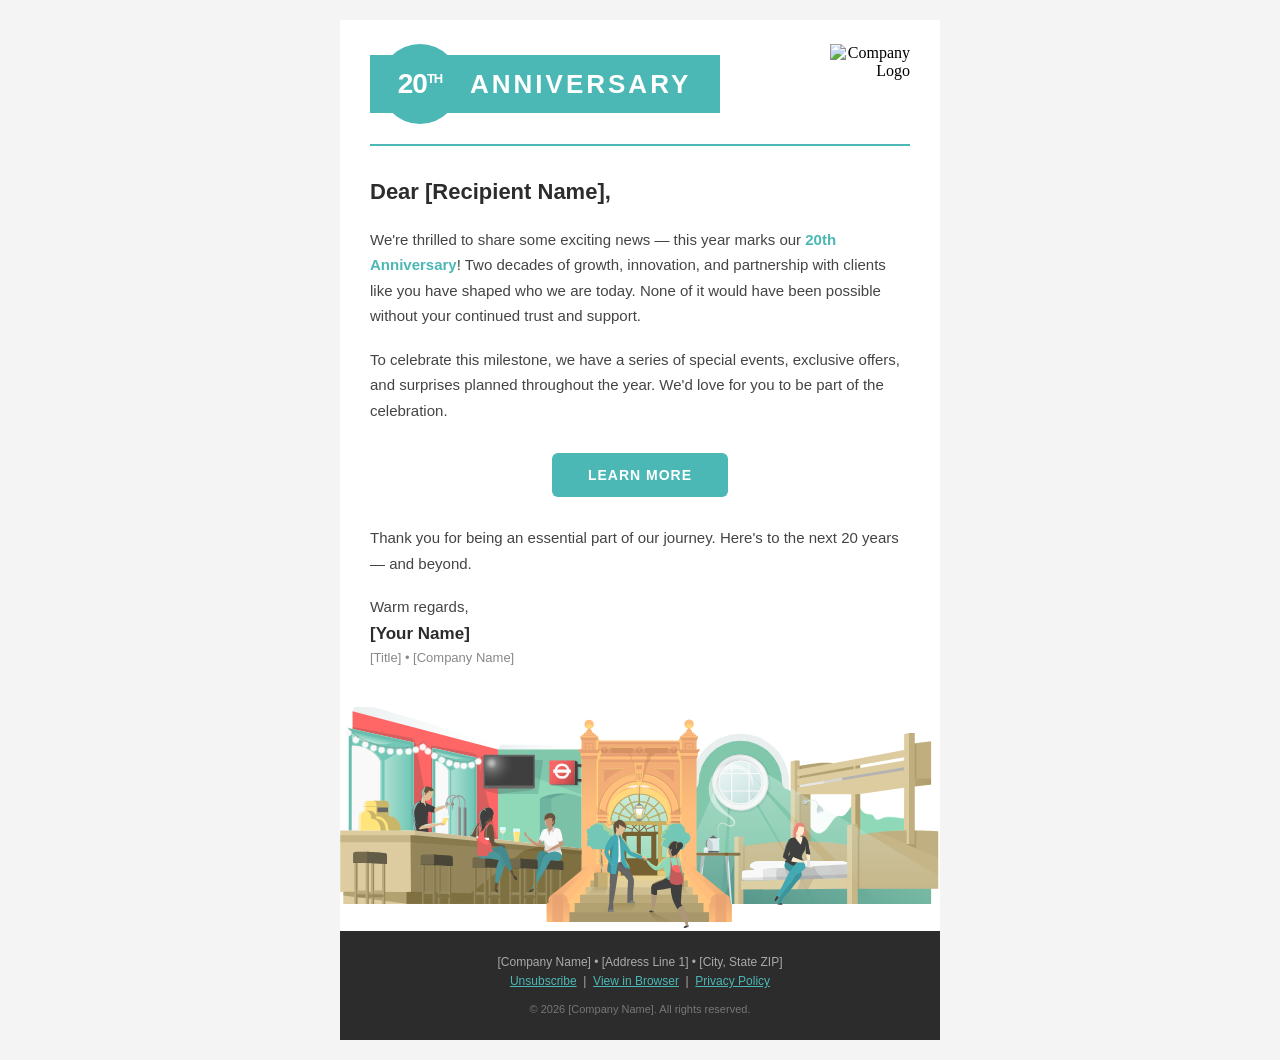
==== anniversary.html @ 207f4b91 "Create anniversary.html" ====
<!DOCTYPE html PUBLIC "-//W3C//DTD XHTML 1.0 Transitional//EN" "http://www.w3.org/TR/xhtml1/DTD/xhtml1-transitional.dtd">
<html xmlns="http://www.w3.org/1999/xhtml" lang="en">
<head>
  <meta http-equiv="Content-Type" content="text/html; charset=UTF-8" />
  <meta name="viewport" content="width=device-width, initial-scale=1.0" />
  <title>20th Anniversary Email</title>
  <!--[if mso]>
  <style type="text/css">
    body, table, td { font-family: Arial, sans-serif !important; }
  </style>
  <![endif]-->
</head>
<body style="margin: 0; padding: 0; background-color: #f4f4f4; -webkit-text-size-adjust: 100%; -ms-text-size-adjust: 100;">

  <!-- OUTER WRAPPER -->
  <table role="presentation" cellpadding="0" cellspacing="0" border="0" width="100%" style="background-color: #f4f4f4;">
    <tr>
      <td align="center" style="padding: 20px 10px;">

        <!-- EMAIL CONTAINER — 600px -->
        <table role="presentation" cellpadding="0" cellspacing="0" border="0" width="600" style="max-width: 600px; width: 100%; background-color: #ffffff;">

          <!-- ============================================ -->
          <!-- HEADER:                                      -->
          <!-- ============================================ -->
          <tr>
            <td style="padding: 24px 30px 20px 30px;">
              <table role="presentation" cellpadding="0" cellspacing="0" border="0" width="100%">
                <tr>
                  <!-- LEFT: 20th Anniversary Banner -->
                  <td align="left" valign="middle" style="width: 65%;">
                    <!--[if mso]>
                    <table role="presentation" cellpadding="0" cellspacing="0" border="0"><tr>
                    <td valign="middle" style="background-color:#4bb8b5; border-radius:50%; width:80px; height:80px; text-align:center;">
                      <span style="font-family:'Arial Black',Arial,sans-serif; font-size:28px; font-weight:900; color:#ffffff;">20<sup style="font-size:13px;">TH</sup></span>
                    </td>
                    <td valign="middle" style="background-color:#4bb8b5; height:58px; padding:0 16px;">
                      <span style="font-family:'Arial Black',Arial,sans-serif; font-size:26px; font-weight:900; color:#ffffff; letter-spacing:3px;">ANNIVERSARY</span>
                    </td>
                    </tr></table>
                    <![endif]-->
                    <!--[if !mso]><!-->
                    <div style="position: relative; height: 80px; max-width: 350px;">
                      <!-- Teal bar -->
                      <div style="position: absolute; top: 11px; left: 0; right: 0; height: 58px; background-color: #4bb8b5; border-radius: 0;"></div>
                      <!-- Circle -->
                      <div style="position: absolute; top: 0; left: 10px; width: 80px; height: 80px; background-color: #4bb8b5; border-radius: 50%; -webkit-border-radius: 50%; display: flex; align-items: center; justify-content: center; z-index: 2;">
                        <span style="font-family: 'Arial Black', 'Trebuchet MS', Arial, sans-serif; font-size: 28px; font-weight: 900; color: #ffffff; line-height: 1; letter-spacing: -1px;">20<sup style="font-size: 13px; font-weight: 900; vertical-align: super; line-height: 0;">TH</sup></span>
                      </div>
                      <!-- Anniversary text -->
                      <div style="position: absolute; top: 11px; left: 100px; right: 0; height: 58px; display: flex; align-items: center;">
                        <span style="font-family: 'Arial Black', 'Trebuchet MS', Arial, sans-serif; font-size: 26px; font-weight: 900; color: #ffffff; letter-spacing: 3px; line-height: 1;">ANNIVERSARY</span>
                      </div>
                    </div>
                    <!--<![endif]-->
                  </td>
                  <!-- RIGHT: Company Logo -->
                  <td align="right" valign="middle" style="width: 35%;">
                    <img src="https://placehold.co/400x400" alt="Company Logo" width="80" height="80" style="display: block; border: 0; outline: none; max-width: 80px; height: auto;" />
                  </td>
                </tr>
              </table>
            </td>
          </tr>

          <!-- ============================================ -->
          <!-- DIVIDER                                      -->
          <!-- ============================================ -->
          <tr>
            <td style="padding: 0 30px;">
              <table role="presentation" cellpadding="0" cellspacing="0" border="0" width="100%">
                <tr>
                  <td style="border-top: 2px solid #4bb8b5; font-size: 0; line-height: 0; height: 2px;">&nbsp;</td>
                </tr>
              </table>
            </td>
          </tr>

          <!-- ============================================ -->
          <!-- EMAIL BODY                                   -->
          <!-- ============================================ -->
          <tr>
            <td style="padding: 30px 30px 10px 30px;">
              <table role="presentation" cellpadding="0" cellspacing="0" border="0" width="100%">
                <!-- Greeting -->
                <tr>
                  <td style="font-family: 'P22Underground', 'P22 Underground', Arial, Helvetica, sans-serif; font-size: 22px; font-weight: bold; color: #2c2c2c; padding-bottom: 20px; line-height: 1.3;">
                    Dear [Recipient Name],
                  </td>
                </tr>
                <!-- Paragraph 1 -->
                <tr>
                  <td style="font-family: 'P22Underground', 'P22 Underground', Arial, Helvetica, sans-serif; font-size: 15px; color: #444444; line-height: 1.7; padding-bottom: 18px;">
                    We're thrilled to share some exciting news &mdash; this year marks our <strong style="color: #4bb8b5;">20th Anniversary</strong>! Two decades of growth, innovation, and partnership with clients like you have shaped who we are today. None of it would have been possible without your continued trust and support.
                  </td>
                </tr>
                <!-- Paragraph 2 -->
                <tr>
                  <td style="font-family: 'P22Underground', 'P22 Underground', Arial, Helvetica, sans-serif; font-size: 15px; color: #444444; line-height: 1.7; padding-bottom: 18px;">
                    To celebrate this milestone, we have a series of special events, exclusive offers, and surprises planned throughout the year. We'd love for you to be part of the celebration.
                  </td>
                </tr>
                <!-- CTA Button -->
                <tr>
                  <td align="center" style="padding: 12px 0 28px 0;">
                    <table role="presentation" cellpadding="0" cellspacing="0" border="0">
                      <tr>
                        <td align="center" style="background-color: #4bb8b5; border-radius: 6px; -webkit-border-radius: 6px;">
                          <a href="#" target="_blank" style="display: inline-block; padding: 14px 36px; font-family: 'Arial Black', Arial, sans-serif; font-size: 14px; font-weight: 900; color: #ffffff; text-decoration: none; letter-spacing: 1px; text-transform: uppercase;">
                            Learn More
                          </a>
                        </td>
                      </tr>
                    </table>
                  </td>
                </tr>
                <!-- Paragraph 3 -->
                <tr>
                  <td style="font-family: 'P22Underground', 'P22 Underground', Arial, Helvetica, sans-serif; font-size: 15px; color: #444444; line-height: 1.7; padding-bottom: 18px;">
                    Thank you for being an essential part of our journey. Here's to the next 20 years &mdash; and beyond.
                  </td>
                </tr>
                <!-- Sign-off -->
                <tr>
                  <td style="font-family: 'P22Underground', 'P22 Underground', Arial, Helvetica, sans-serif; font-size: 15px; color: #444444; line-height: 1.7; padding-bottom: 4px;">
                    Warm regards,
                  </td>
                </tr>
                <tr>
                  <td style="font-family: 'P22Underground', 'P22 Underground', Arial, Helvetica, sans-serif; font-size: 17px; font-weight: bold; color: #2c2c2c; padding-bottom: 4px;">
                    [Your Name]
                  </td>
                </tr>
                <tr>
                  <td style="font-family: 'P22Underground', 'P22 Underground', Arial, Helvetica, sans-serif; font-size: 13px; color: #888888; line-height: 1.5;">
                    [Title] &bull; [Company Name]
                  </td>
                </tr>
              </table>
            </td>
          </tr>

          <!-- ============================================ -->
          <!-- FOOTER IMAGE                                 -->
          <!-- ============================================ -->
          <tr>
            <td style="padding: 30px 0 0 0; font-size: 0; line-height: 0;">
              <svg xmlns="http://www.w3.org/2000/svg" xmlns:xlink="http://www.w3.org/1999/xlink" viewBox="0 0 2010 750"><defs><linearGradient id="g" x1="1281.5" x2="1980.24" y1="588.7" y2="588.7" gradientUnits="userSpaceOnUse"><stop offset="0" stop-color="#266066"></stop><stop offset="1" stop-color="#266066" stop-opacity=".3"></stop></linearGradient><radialGradient id="a" cx="1331.85" cy="243.24" r="88.94" gradientUnits="userSpaceOnUse"><stop offset="0" stop-color="#266066"></stop><stop offset="1" stop-color="#faf9f9" stop-opacity=".4"></stop></radialGradient><linearGradient id="h" x1="1376.32" x2="1270.09" y1="309.86" y2="136.72" gradientUnits="userSpaceOnUse"><stop offset="0" stop-color="#c2dbde"></stop><stop offset="1" stop-color="#fff"></stop></linearGradient><linearGradient id="b" x1="1586.34" x2="1586.34" y1="185.85" y2="659.46" gradientUnits="userSpaceOnUse"><stop offset="0" stop-color="#e2f7ee"></stop><stop offset="1" stop-color="#e2f7ee" stop-opacity="0"></stop></linearGradient><linearGradient id="i" x1="1818.39" x2="1978.53" y1="252.57" y2="252.57" gradientUnits="userSpaceOnUse"><stop offset="0" stop-color="#543f08" stop-opacity=".32"></stop><stop offset="1" stop-color="#543f08" stop-opacity=".7"></stop></linearGradient><linearGradient id="j" x1="529.42" x2="809.51" y1="134.4" y2="134.4" xlink:href="#a"></linearGradient><linearGradient id="k" x1="41.87" x2="537.9" y1="62.57" y2="62.57" xlink:href="#a"></linearGradient><linearGradient id="l" x1="694.66" x2="793.01" y1="190.89" y2="247.67" gradientUnits="userSpaceOnUse"><stop offset="0" stop-color="#f66"></stop><stop offset=".2" stop-color="#fa6464"></stop><stop offset=".43" stop-color="#ec5e5e"></stop><stop offset=".69" stop-color="#d45555"></stop><stop offset=".95" stop-color="#b34747"></stop><stop offset="1" stop-color="#ad4545"></stop></linearGradient><linearGradient id="m" x1="114.23" x2="118" y1="116.97" y2="101.91" xlink:href="#b"></linearGradient><linearGradient id="n" x1="149.19" x2="237.62" y1="270.83" y2="270.83" xlink:href="#b"></linearGradient><linearGradient id="o" x1="372.64" x2="447.6" y1="306.73" y2="306.73" xlink:href="#b"></linearGradient><linearGradient id="p" x1="370.41" x2="372.56" y1="168.47" y2="159.87" xlink:href="#b"></linearGradient><radialGradient id="q" cx="507.86" cy="188.08" r="75.27" gradientUnits="userSpaceOnUse"><stop offset="0" stop-color="#faf9f9" stop-opacity=".7"></stop><stop offset=".05" stop-color="#faf9f9" stop-opacity=".66"></stop><stop offset=".13" stop-color="#faf9f9" stop-opacity=".54"></stop><stop offset=".23" stop-color="#faf9f9" stop-opacity=".35"></stop><stop offset=".25" stop-color="#faf9f9" stop-opacity=".3"></stop><stop offset=".29" stop-color="#faf9f9" stop-opacity=".28"></stop><stop offset=".47" stop-color="#faf9f9" stop-opacity=".16"></stop><stop offset=".66" stop-color="#faf9f9" stop-opacity=".07"></stop><stop offset=".84" stop-color="#faf9f9" stop-opacity=".02"></stop><stop offset="1" stop-color="#faf9f9" stop-opacity="0"></stop></radialGradient><radialGradient id="c" cx="463.29" cy="182.05" r="14.23" gradientUnits="userSpaceOnUse"><stop offset=".52" stop-color="#faf9f9"></stop><stop offset="1" stop-color="#faf9f9" stop-opacity="0"></stop></radialGradient><radialGradient id="r" cx="440.63" cy="194.29" r="14.23" xlink:href="#c"></radialGradient><radialGradient id="s" cx="414.75" cy="197.03" r="14.23" xlink:href="#c"></radialGradient><radialGradient id="t" cx="391.29" cy="194.72" r="14.23" xlink:href="#c"></radialGradient><radialGradient id="u" cx="366.48" cy="187.37" r="14.23" xlink:href="#c"></radialGradient><radialGradient id="v" cx="341.22" cy="177.38" r="14.23" xlink:href="#c"></radialGradient><radialGradient id="w" cx="316.17" cy="163.27" r="14.23" xlink:href="#c"></radialGradient><radialGradient id="x" cx="294.72" cy="147.97" r="14.23" xlink:href="#c"></radialGradient><radialGradient id="y" cx="277.5" cy="134.47" r="14.23" xlink:href="#c"></radialGradient><radialGradient id="z" cx="254.06" cy="143.15" r="14.23" xlink:href="#c"></radialGradient><radialGradient id="A" cx="229.87" cy="148.9" r="14.23" xlink:href="#c"></radialGradient><radialGradient id="B" cx="199.19" cy="149.74" r="14.23" xlink:href="#c"></radialGradient><radialGradient id="C" cx="168.45" cy="148.38" r="14.23" xlink:href="#c"></radialGradient><radialGradient id="D" cx="139.36" cy="144.03" r="14.23" xlink:href="#c"></radialGradient><radialGradient id="E" cx="112.37" cy="137.45" r="14.23" xlink:href="#c"></radialGradient><radialGradient id="F" cx="84.45" cy="125.98" r="14.23" xlink:href="#c"></radialGradient><radialGradient id="G" cx="52.85" cy="110.6" r="14.23" xlink:href="#c"></radialGradient><radialGradient id="H" cx="28.14" cy="86.46" r="14.23" xlink:href="#c"></radialGradient><linearGradient id="I" x1="1004.35" x2="1004.35" y1="259.45" y2="575.49" gradientUnits="userSpaceOnUse"><stop offset="0" stop-color="#faf9f9" stop-opacity=".6"></stop><stop offset="1" stop-color="#f9f9f9" stop-opacity="0"></stop></linearGradient><linearGradient id="d" x1="1150.95" x2="1150.95" y1="579.86" y2="528.16" gradientUnits="userSpaceOnUse"><stop offset="0" stop-color="#e69f70" stop-opacity=".6"></stop><stop offset="1" stop-color="#e69f70" stop-opacity="0"></stop></linearGradient><linearGradient id="J" x1="1274.25" x2="1274.25" y1="656.21" y2="725.88" xlink:href="#d"></linearGradient><linearGradient id="e" x1="1163.17" x2="1293.47" y1="581.28" y2="581.28" gradientUnits="userSpaceOnUse"><stop offset="0" stop-color="#e69f70" stop-opacity="0"></stop><stop offset="1" stop-color="#e69f70" stop-opacity=".6"></stop></linearGradient><linearGradient id="K" x1="837.14" x2="837.14" y1="579.86" y2="528.16" gradientTransform="matrix(-1 0 0 1 1689.97 0)" xlink:href="#d"></linearGradient><linearGradient id="L" x1="591.38" x2="591.38" y1="656.21" y2="725.88" gradientTransform="matrix(-1 0 0 1 1322.24 0)" xlink:href="#d"></linearGradient><linearGradient id="M" x1="480.3" x2="610.59" y1="581.28" y2="581.28" gradientTransform="matrix(-1 0 0 1 1322.24 0)" xlink:href="#e"></linearGradient><radialGradient id="N" cx="1002.41" cy="347.52" r="18.93" gradientUnits="userSpaceOnUse"><stop offset=".5" stop-color="#fff"></stop><stop offset=".6" stop-color="#fff" stop-opacity=".72"></stop><stop offset=".71" stop-color="#fff" stop-opacity=".47"></stop><stop offset=".81" stop-color="#fff" stop-opacity=".27"></stop><stop offset=".89" stop-color="#fff" stop-opacity=".12"></stop><stop offset=".96" stop-color="#fff" stop-opacity=".03"></stop><stop offset="1" stop-color="#fff" stop-opacity="0"></stop></radialGradient><linearGradient id="O" x1="1169.49" x2="1169.49" y1="96.29" y2="91.18" xlink:href="#d"></linearGradient><linearGradient id="P" x1="1169.55" x2="1169.55" y1="90.72" y2="85.61" xlink:href="#d"></linearGradient><linearGradient id="Q" x1="1169.49" x2="1169.49" y1="85.28" y2="80.17" xlink:href="#d"></linearGradient><linearGradient id="R" x1="1169.49" x2="1169.49" y1="79.86" y2="72.77" xlink:href="#d"></linearGradient><linearGradient id="S" x1="929.38" x2="929.38" y1="96.29" y2="91.18" gradientTransform="matrix(1 0 0 -1 -94.37 187.41)" xlink:href="#d"></linearGradient><linearGradient id="T" x1="929.45" x2="929.45" y1="90.72" y2="85.61" gradientTransform="matrix(1 0 0 -1 -94.49 176.27)" xlink:href="#d"></linearGradient><linearGradient id="U" x1="929.38" x2="929.38" y1="85.28" y2="80.17" gradientTransform="matrix(1 0 0 -1 -94.37 165.39)" xlink:href="#d"></linearGradient><linearGradient id="V" x1="929.38" x2="929.38" y1="79.86" y2="72.77" gradientTransform="matrix(-1 0 0 1 1764.4 0)" xlink:href="#d"></linearGradient><linearGradient id="W" x1="1169.42" x2="1169.42" y1="174.62" y2="352.96" xlink:href="#d"></linearGradient><linearGradient id="X" x1="834.76" x2="834.76" y1="174.62" y2="352.96" xlink:href="#d"></linearGradient><linearGradient id="f" x1="863.91" x2="863.91" y1="604.15" y2="630.22" gradientUnits="userSpaceOnUse"><stop offset="0" stop-color="#543f08" stop-opacity=".6"></stop><stop offset="1" stop-color="#543f08" stop-opacity="0"></stop></linearGradient><linearGradient id="Y" x1="1139.43" x2="1139.43" y1="603.86" y2="628.82" xlink:href="#f"></linearGradient><linearGradient id="Z" x1="934.45" x2="934.45" y1="656.73" y2="686.79" xlink:href="#f"></linearGradient><linearGradient id="aa" x1="1075.12" x2="1075.12" y1="688.75" y2="725.08" xlink:href="#f"></linearGradient></defs><g data-name="swiss-private"><path fill="#266066" d="M1344.42 415.71a162.9 162.9 0 0 1-166-166c1.61-87.1 72.68-158.18 159.78-159.79a162.91 162.91 0 0 1 166 166c-.35 18.93 0 61.54 0 61.54s-91.61 96.99-159.78 98.25z" opacity=".1"></path><path fill="#a8f0cf" d="M1906.25 373.83c-28.35 0-66.45-12.93-93.12-.44s-19.58-14.16-34.73-14.16c-32.38 0-34.3-20.26-50.91-48.86-.55.87-1.11 1.76-1.69 2.66v346.56h180.45z"></path><path fill="#90d9b8" d="M1906.25 376c-28.35 0-66.45-12.93-93.12-.44s-19.58-14.16-34.73-14.16c-32.38 0-34.3-20.27-50.91-48.86-.55.87-1.11 1.76-1.69 2.66v289.54h181.65zM1725.8 604.74h254.43v54.85H1725.8z"></path><path fill="#266066" d="M1725.8 604.74h254.43v54.85H1725.8z" opacity=".14"></path><path fill="#90d9b8" d="M1725.8 312.58c-8.6 13.64-19 30.91-32.21 46.14a20 20 0 0 1-19.2 6.29c-24.22-4.91-36 53.6-67.89 58-21.09 2.9-36.28-26.18-45.17-50a81 81 0 0 0-40.93-44.76l-10.83-46.64v378h216.23z"></path><path fill="#90d9b8" d="M1693.59 361.3a20 20 0 0 1-19.2 6.3c-24.22-4.92-36 53.6-67.89 58-21.09 2.9-36.28-26.17-45.17-50a81 81 0 0 0-40.93-44.75l-11.47-49.4c-3.91-2.91-7.07-4.93-9.2-5.23-17.07-2.35-18.6-23.36-18.6-23.36a139.8 139.8 0 0 0-279.6 0s-2.29 18.31-10.68 22.08l3.83 384.84 531.12-.16V315.16c-8.6 13.65-18.97 30.92-32.21 46.14z"></path><path fill="url(#g)" d="M1980.24 592.14l-659.18-74.49-39.56 142.1 698.74-.13v-67.48z" opacity=".5"></path><path fill="#266066" d="M1693.59 361.3a20 20 0 0 1-19.2 6.3c-24.22-4.92-36 53.6-67.89 58-21.09 2.9-36.28-26.17-45.17-50a81 81 0 0 0-40.93-44.75l-11.47-49.4c-3.91-2.91-7.07-4.93-9.2-5.23-17.07-2.35-18.6-23.36-18.6-23.36a139.8 139.8 0 0 0-279.6 0 36.7 36.7 0 0 1-10.8 22.08l3.93 384.84 531.14-.16V315.16c-8.6 13.65-18.97 30.92-32.21 46.14z" opacity=".14"></path><path fill="#dccc9f" d="M1925.36 266.7l54.88-6.27V115.24c-29.15 3-54.88 6.79-54.88 6.79V87.32h-19.11L1890 91.18v52.58l-237.25 44.56s-15.85-1.53-32.36-1.53-64.24 7.51-80.53 10.62v-18.5h-16.28l-13.86 3.29v268.41c-63.61 0-158.48 14.76-158.48 14.76v-31.63h-16.28l-13.87 2.16v223.69h30.15v-48.11l347.63-2.63v50.74h35.55v-50.74H2004V416.17c-44.28-2.64-78.67-2.7-78.67-2.7zM1698.84 573l-343.32 9.4a9.3 9.3 0 0 1-9.56-9.3v-16.95a9.31 9.31 0 0 1 8.89-9.3l33.6-1.51s-7.72-3.34-11.92-5.62c-3.78-2.05-7.66-10 1.08-16.36a39.21 39.21 0 0 1 22.92-7.85l276.08.08c8.29 0 16.1 1.23 22.51 4.55 0 7.67-.28 52.86-.28 52.86zm0-176.67v66C1662.91 454.77 1576 451 1576 451V292.32l136.44-.17v102zm43.9-201.92L1890 168v10.91l-147.23 25.24zM1890 413.85c-74.62 0-147.23 15.49-147.23 15.49V291.5l147.32-21s-.09 133.37-.09 143.35z"></path><path fill="#543f08" d="M1523.55 178.91h16.28v18.5s71.82-15.35 112.89-9.09c-75 12.74-121 22-121 22v22.35l189-34.14v9.06l-189 32.75v22.35l8.14-1.34v7.61l-8.14 1.12v22.09l8.14.17H1576V451s68 2.37 122.86 11.27v89.57h-347.65v30.48h-8.14v29.46h8.14v47.77h-16.28V433.74h16.28v31.63s78.74-14.76 165.41-14.76v30.54h6.93z" opacity=".16"></path><path fill="#543f08" d="M1355.25 465c-2.33.4-3.56.63-3.56.63V582.7h3.56zM2004 415.89c-23.66-1.44-50-2.39-78.67-2.42v45.16h-27.25v-44.94C1781 415.71 1734.39 431 1734.39 431v177.85H2004zM1539.83 292.32h3.14v158.15h-3.14z" opacity=".16"></path><path fill="#543f08" d="M1539.83 292.32h36.15v158.15h-36.15z" opacity=".16"></path><ellipse cx="1559.4" cy="320.43" fill="#543f08" opacity=".4" rx="7.86" ry="8.37"></ellipse><path fill="#543f08" d="M1715.19 393.75h19.2v265.84h-19.2z" opacity=".16"></path><path fill="#543f08" d="M2004 415.89c-23.66-1.44-50-2.39-78.67-2.42v45.16h-27.25v-44.94c-35.1.6-66.86 2.41-94.14 4.63L2004 507z" opacity=".05"></path><path fill="#543f08" d="M1742.74 291.5v137.84l-8.35 1.7v-37.29h-7.94v-101.6l16.29-.65z" opacity=".32"></path><path fill="#faf9f9" d="M1698.84 573l-343.32 9.4a9.3 9.3 0 0 1-9.56-9.3v-16.95a9.31 9.31 0 0 1 8.89-9.3l33.6-1.51s-7.72-3.34-11.92-5.62c-3.78-2.05-7.66-10 1.08-16.36a39.21 39.21 0 0 1 22.92-7.85l276.08.08c8.29 0 16.1 1.23 22.51 4.55 0 7.67-.28 52.86-.28 52.86z"></path><path fill="#ccc" d="M1699.05 527.18l-269.31 15-3.22.36a9.54 9.54 0 0 0-8.9 9.52v18.74a9.54 9.54 0 0 0 9.54 9.54l271.68-7.34z"></path><path fill="#e6e6e6" d="M1461.41 569.77v-19.83a10.19 10.19 0 0 1 9.65-10.05l.86-.1-42.18 2.35-3.22.36a9.54 9.54 0 0 0-8.9 9.52v18.78a9.54 9.54 0 0 0 9.54 9.54l40.68-1.24a10.08 10.08 0 0 1-6.43-9.33z"></path><path fill="#3f3f3f" d="M1346 573.08a9.54 9.54 0 0 0 9.54 9.54l343.3-9.62v-12.73z" opacity=".14"></path><path fill="#3f3f3f" d="M1590.2 533.22c2.17 15.92 15.72 35.18 37.57 41.88l-40 .88-20 34.12h-34.17l9.4-32.75-41.23 1.35-11.55-38.91z" opacity=".14"></path><path fill="#e8e7e7" d="M1539.83 261.33v7.61l83.37-13.7v-7.75l-83.37 13.84z"></path><path fill="#b3b3b3" d="M1889.97 201.53l-207.74 35.34v8.82l207.74-33.63v-10.53z"></path><path fill="#d6d6d6" d="M1623.2 247.49v7.75l59.03-9.55v-8.6l-59.03 10.4z"></path><path fill="#266066" d="M1193.19 497.72h127.88v19.93l-39.57 142.1h-86.84l-1.47-162.03" opacity=".3"></path><path fill="#dceaeb" d="M1301.5 497.82l11.83 161.77h-4.55l-19-161.77h11.72z"></path><path fill="#3f3f3f" d="M1299.18 530.37a39.35 39.35 0 0 1 3.11-18.46l-1-14.09h-11.47l18.61 158.43z" opacity=".29"></path><path fill="#dceaeb" d="M1222.11 497.82h-11.72l-13.13 161.71a.21.21 0 0 0 .21.22h3.58z"></path><path fill="#3f3f3f" d="M1204.71 599c5.08-44.44 10.32-65.72 13.89-73.76l3.5-27.43h-11.71l-12.92 161.93z" opacity=".29"></path><path fill="#dccc9f" d="M1193.19 488.07v9.65l144.15.23a4.93 4.93 0 0 0 5-4.94 4.94 4.94 0 0 0-4.94-4.94z"></path><path fill="#266066" d="M1345.09 354.33a98.81 98.81 0 0 1-100.67-100.66c1-52.83 44.09-95.94 96.92-96.92A98.81 98.81 0 0 1 1442 257.42c-1 52.83-44.08 95.94-96.91 96.91z" opacity=".14"></path><path fill="#faf9f9" d="M1343.11 346.77a94 94 0 0 1-95.73-95.72c.93-50.24 41.92-91.23 92.16-92.17a94 94 0 0 1 95.73 95.73c-.93 50.24-41.92 91.23-92.16 92.16z"></path><path fill="url(#a)" d="M1343.11 346.77a94 94 0 0 1-95.73-95.72c.93-50.24 41.92-91.23 92.16-92.17a94 94 0 0 1 95.73 95.73c-.93 50.24-41.92 91.23-92.16 92.16z"></path><path fill="#666" d="M1342.77 329.14a76.32 76.32 0 1 1 74.86-74.86 76.33 76.33 0 0 1-74.86 74.86z" opacity=".08"></path><path fill="#756132" d="M1168.64 492.9a4.84 4.84 0 0 0 4.82 4.83l163.88.22a4.93 4.93 0 0 0 5-4.94 4.94 4.94 0 0 0-4.94-4.94h-163.93a4.83 4.83 0 0 0-4.83 4.83z"></path><path fill="#666" d="M1339.54 158.83c-50.26.94-91.28 41.95-92.21 92.22a94 94 0 0 0 95.78 95.78c50.26-.94 91.28-41.95 92.21-92.22a94 94 0 0 0-95.78-95.78zm92.13 95.72c-.9 48.31-40.32 87.73-88.63 88.62a90.36 90.36 0 0 1-92.04-92.06c.9-48.31 40.32-87.73 88.63-88.62a90.36 90.36 0 0 1 92.04 92.06z" opacity=".15"></path><path fill="#666" d="M1234.28 445.9a10 10 0 0 0-4.63 4.66 15.46 15.46 0 0 0-1.31 3.25 10.17 10.17 0 0 0-.33 1.68 11.82 11.82 0 0 0-.07 1.72 26.38 26.38 0 0 0 1.11 7.17 11.31 11.31 0 0 0 3.57 5.67l-1.71 2.25a14.1 14.1 0 0 1-4.56-7.07 29.39 29.39 0 0 1-1.22-8 12.94 12.94 0 0 1 .09-2.12 13.19 13.19 0 0 1 .41-2.08 18.17 18.17 0 0 1 1.56-3.85 16.16 16.16 0 0 1 2.46-3.4 10.36 10.36 0 0 1 3.61-2.53z"></path><circle cx="1341.33" cy="252.83" r="73.23" fill="url(#h)"></circle><path fill="url(#b)" d="M1805.79 659.59H2004V565l-619.9-367.77c-43.59-31.56-90.35-9.25-106.45 27.54C1273.08 235.2 1193 423.7 1193 423.7l.46 64.37h-20a4.83 4.83 0 0 0 0 9.66h20l1.16 161.83H1275l35-438.9 4-5.74-22.09 444.64h295.45l-218.7-376.24 4-4 226 380.24h146.3l-372.27-434.9v-4z" opacity=".4"></path><path fill="#dceaeb" d="M1559.16 326.13c-3.8 0-6.88-3.59-6.88-8s3.08-8 6.88-8h.4-.1c-.34-.06-2 0-2.39 0-3.8 0-6.87 3.6-6.87 8s3.07 8 6.87 8h2.58a4.71 4.71 0 0 1-.49 0z"></path><path fill="#bfcbcc" d="M1566 316.87a9.9 9.9 0 0 1 .08 1.23c0 4.44-3.08 8-6.87 8s-6.88-3.59-6.88-8 3.08-8 6.88-8a6.75 6.75 0 0 1 5.89 3.9"></path><path fill="#dceaeb" d="M1600.41 328.14c-2.58-6.79-6.27-11.11-11.25-13.2-6.93-2.9-16.53-1.42-29.36 4.54a1.52 1.52 0 0 1-1.29-2.76c13.65-6.33 24.06-7.83 31.82-4.58 5.56 2.32 9.82 7.13 12.68 14.29"></path><path fill="#cbd8d9" d="M1606.18 331h.2a8.73 8.73 0 0 0-3.19-4.41 1.72 1.72 0 0 0-2.52.76 8 8 0 0 0-.47 4 11.68 11.68 0 0 0 .27 1.53 6.2 6.2 0 0 1 5.71-1.88z"></path><path fill="#cbd8d9" d="M1620 349.09a32.84 32.84 0 0 0-3.9-9.5 23.63 23.63 0 0 0-7.89-7.86 6.38 6.38 0 0 0-2-.74 6.45 6.45 0 0 0-7 3.88 24.09 24.09 0 0 0-2 10.92 32.86 32.86 0 0 0 2 9.59"></path><ellipse cx="1609.67" cy="352.47" fill="#dceaeb" rx="10.89" ry="2.91" transform="rotate(-16.83 1609.877 352.479)"></ellipse><path fill="#faf9f9" d="M1614.92 348.39a34 34 0 0 0-6.09 1.3A34.36 34.36 0 0 0 1603 352a6.84 6.84 0 0 0 11.92-3.61z"></path><path fill="#dceaeb" d="M1274 439.44h-8.23c-3.66-4.37-9.16-6.33-15.31-6.33a20 20 0 0 0-20 20V488h39.94v-34.92a25.32 25.32 0 0 0-1-7z"></path><path fill="#fff" d="M1269.17 435.2c-2.93-9.35-4.68-19.22-3.77-29.17a33.84 33.84 0 0 1 1.51-7.38 18.54 18.54 0 0 1 3.82-6.76 12.63 12.63 0 0 1 7-3.94 18.94 18.94 0 0 1 7.91.3 35.52 35.52 0 0 1 7.22 2.62c1.15.54 2.27 1.14 3.37 1.74a29.37 29.37 0 0 0 3.09 1.51c4.17 1.78 8.83 2.5 12.79 1.38a9.52 9.52 0 0 0 4.82-3 6.93 6.93 0 0 0 1.57-4.89 11.89 11.89 0 0 0-1.86-5.41 22.59 22.59 0 0 0-4.12-4.85 33.1 33.1 0 0 0-2.56-2.12c-.44-.34-.91-.66-1.36-1l-1.49-1c-2-1.36-4-2.7-6-4l-12.31-8c-8.28-5.38-16.61-11.14-24.27-18.22a90 90 0 0 1-19.38-25.22 88.91 88.91 0 0 1-5.95-15 102.46 102.46 0 0 1-3.37-15.66 90.51 90.51 0 0 1 1.57-32.43 84.52 84.52 0 0 1 13.76-29.85 80.17 80.17 0 0 1 39.36-28.74 82.06 82.06 0 0 1 16-3.5 80.9 80.9 0 0 1 31.93 2.86 85.74 85.74 0 0 1 14.68 5.85 62.22 62.22 0 0 1 13.34 9A55.05 55.05 0 0 1 1372 216a52.45 52.45 0 0 1 4.63 6.59 51.45 51.45 0 0 1 5.8 14.66 59.65 59.65 0 0 1-1.09 30.06l-1-.23a64.42 64.42 0 0 0-.55-14.37 55.82 55.82 0 0 0-3.63-13.53 46.5 46.5 0 0 0-6.77-11.68 45.3 45.3 0 0 0-9.67-8.94 55.65 55.65 0 0 0-11.75-6 83.93 83.93 0 0 0-13-3.69 70.57 70.57 0 0 0-26.23-.16 66 66 0 0 0-23.83 9.52 69.58 69.58 0 0 0-10 8 64 64 0 0 0-8.19 9.74 68.1 68.1 0 0 0-10.2 23.24c-.45 2.09-.89 4.19-1.17 6.32s-.55 4.27-.7 6.42a90.45 90.45 0 0 0 .12 13.06 101.09 101.09 0 0 0 2 13.12 82.5 82.5 0 0 0 3.78 12.58 79 79 0 0 0 13.77 22.75c5.92 7 13 13.36 20.42 19.58l11.36 9.26c1.9 1.56 3.81 3.13 5.69 4.74l1.43 1.19c.49.44 1 .86 1.48 1.31a39.9 39.9 0 0 1 2.84 2.83 30.62 30.62 0 0 1 4.76 6.74 17.89 17.89 0 0 1 2.1 8.53 12.87 12.87 0 0 1-3.44 8.54 14.79 14.79 0 0 1-7.7 4.2 21.07 21.07 0 0 1-8.22 0 28.39 28.39 0 0 1-7.48-2.56 35.9 35.9 0 0 1-3.38-1.91c-1-.64-2-1.26-3-1.82a31.93 31.93 0 0 0-6.37-2.77 15.39 15.39 0 0 0-6.6-.6 10 10 0 0 0-5.69 2.88 16.15 16.15 0 0 0-3.57 5.75 31.82 31.82 0 0 0-1.73 6.88 57 57 0 0 0 0 14.41 77.66 77.66 0 0 0 2.93 14.23z" opacity=".51"></path><path fill="#666" d="M1230.48 482.15h39.94v5.89h-39.94z"></path><g fill="#666"><path d="M1265.8 439.41a20.85 20.85 0 0 0-29.93 0z"></path><path d="M1256.11 434.89c-1.34-3.26-3.21-4.11-5.28-4.11s-3.93.85-5.27 4.11z"></path></g><path fill="#3f3f3f" d="M1233.46 442.66a20 20 0 0 0-3 10.49V488h17.89v-27.71a17.88 17.88 0 0 0-14.89-17.63z" opacity=".14"></path><path fill="#dceaeb" d="M1233.79 488.14h-15.2v-16c5.12-1.68 10.2-2 15.2 0z"></path><path fill="#faf9f9" d="M1341.33 179.64a73.19 73.19 0 1 0 73.19 73.19 73.19 73.19 0 0 0-73.19-73.19zm31.33 45.05h32.53a69.85 69.85 0 0 1 .69 54.66h-33.22zm30.61-4h-30.61v-30.22a70.1 70.1 0 0 1 30.61 30.22zm-34.61-32.09v32.09H1314V188.6a69.95 69.95 0 0 1 54.66 0zM1314 224.69h54.66v54.66H1314zm-4-34.22v30.22h-30.62a70.12 70.12 0 0 1 30.62-30.22zm-32.54 34.22H1310v54.66h-33.23a69.85 69.85 0 0 1 .69-54.66zm1.1 58.66H1310v31.84a70.08 70.08 0 0 1-31.44-31.84zm35.44 33.71v-33.71h54.66v33.71a69.95 69.95 0 0 1-54.66 0zm58.66-1.87v-31.84h31.44a70.13 70.13 0 0 1-31.44 31.84z"></path><path fill="#3b939c" d="M1464.69 662.11c3.52-17.16 19.26-41.59 28.08-58.06 6.36-11.85 20.82-34.63 24.27-37.38-4.12-.29-7-13.4-17.87-20.71-8.33-5.59-12.66-10.85-8.88-21.83a15.6 15.6 0 0 1 12.82-10.22c6.29 1.39 10.29.27 15.91 2.72 6.64 2.9 13.79 12.48 18 18 4.88 6.32 8.13 18.82 10.21 26.47-1.73 11.12-19.3 26.48-30.41 41.5-14.76 19.95-38 38.73-39.18 55.92l-8.77 3.47z"></path><path fill="#ec8775" d="M1531.78 387.26c-6.25 2.56-13.84 9.75-15.32 31-.89 12.8.41 16 .41 16a66.24 66.24 0 0 0 22.29.15c12.65-2 21.73-10.93 21.73-10.93s-3.84-21.91-8.05-28.31-11.47-11.83-21.06-7.91z"></path><path fill="#fbebd0" d="M1555 405.27c.15 2-.91 3.43-1.12 5.65-.15 1.46.89 5.49.36 6.88-3.23 8.4-6.39 14.76-13.79 12.4-8.26-2.64-15.22-.76-19.18-21.8-2-10.76 6-20.38 15.11-21.14s17.82 7.09 18.62 18.01z"></path><path fill="#3f3f3f" d="M1538.77 433.94c13.15-2.43 14.21-.4 18.55 15.78 2.93 10.91 5.65 23.64-4.43 37.55-14.76 20.37 4.36 26.79-2.23 28.15-32.28 22.07-34.37 18-48.47 7.4-2.77-2.07-7.61-3.11-10.37-1.72-3.11-.7-1.38-4.15 2.07-6.75 8.24-6.17 12.21-19.1 13.47-26.69 1.75-10.52-1.9-17.79-2.91-28.28-.49-5.08-4.83-8.91-1.65-13.46 6.93-9.92 27.54-9.45 35.97-11.98z"></path><path fill="#fbebd0" d="M1540 421.19a82.37 82.37 0 0 0 2 12.42l6.67.88s2.63 9.41-5.43 26.37c-1.32-.44-13.58-16.1-18.33-23.51l3.65-1.55a67.64 67.64 0 0 1 3.29-15.14z"></path><path fill="#3f3f3f" d="M1575.2 493.22c1.13-8.29-4.86-19.09-4.48-27.44.57-12.4-9.85-33.43-17.2-32.93l-6.33.49c8 .91 8 20.41 11.46 30.75 2.9 8.67.51 15.5 2 24.39 0 0 .29 1.4.81 3.71 3.25.94 9.29 2.52 13.56 2.72.04-.56.1-1.12.18-1.69z"></path><path fill="#fbebd0" d="M1577 533.49c-1.3-10.77-3.74-23.58-2-38.58-4.27-.2-10.31-1.78-13.56-2.72 2 8.8 7.08 31.07 11.45 42.16z"></path><path fill="#43a9b2" d="M1552.72 516a6.26 6.26 0 0 0-6-2.33 20.42 20.42 0 0 0-3.39.76 30.87 30.87 0 0 0-15 8.88c-7.16 7.3-13 16.07-18.31 23.43-11.94 16.64-19.9 36-29.18 54.3-3.19 6.3-12.18 19.47-17.59 31.59 1.46 2 3.57 3.23 6.72 3.89l.2-.41-.2.41h.09c13-15.44 26.87-30.09 39.62-45.72 8.24-10.09 15.55-26.48 15.55-26.48.74-.43 1.2-.91 2-1.31 12.07-6.38 19.78-11.29 29.67-21.19 5.59-5.48 2.4-17.31-4.18-25.82z"></path><path fill="#3f3f3f" d="M1457 650.78l1 .32c1.82-.33 8.09-6.29 12-14.27l.13-.29c-3.15-.66-5.26-1.85-6.72-3.89-3.82 8.46-9.34 13.35-6.41 18.13zM1501.08 496.91c4-6.82 7.89-15.21 9.83-22.06 2.95-10.4 15.42-27 4.6-34.88l-1-.3c-15 .64-22.16 26.16-24.85 37.46-2.1 8.78-6.67 17.59-6 26.61 6.29 6.64 16.59 11.16 27.89 13.91 1.26-4.13 3.72-11.5 6.26-15.45a124.86 124.86 0 0 0-16.73-5.29z"></path><path fill="#fbebd0" d="M1555.55 520v-2.76c-12.57-4.11-25.29-10.27-37.7-15-2.54 3.95-5 11.32-6.26 15.45 15.25 3.67 32.35 4.17 43.96 2.31zM1569.59 536.7c1-9.57 13.2-5.48 18.12-1l.06 1-18.13 1z"></path><path fill="#faf9f9" d="M1574.34 531.58h-15.12l-.28-18.25a28 28 0 0 1 15.11 0z"></path><path fill="#7e8280" d="M1562.23 512.65l.21 18.93h11.9l-.29-18.25c-2.93-.86-6.05-1.47-11.82-.68z" opacity=".19"></path><path fill="#7e8280" d="M1562.91 515.62h2.35v12.66h-2.35z" opacity=".19"></path><path fill="#ec8775" d="M1535.8 401.73c-3.36 22.48-18.22 29.84-18.22 29.84s2.7-28.49 3.41-31.44 4.17-12.58 14.58-13.46c14.68-1.24 20.45 10.31 22.83 16.44-7.33 1.95-15.69-7.29-22.6-1.38z"></path><path fill="#fbebd0" d="M1554.49 517.46c4.47-.87 8.27 1.46 12.28 3l.36.94c-2 7.38-15.14 5.41-13.29-3.15z"></path><path fill="#3f3f3f" d="M1469 661.59c3.81-4.54 11.12-6.9 13.53-.17v.86l-14-.17z"></path><path fill="#faf9f9" d="M1565.27 528.28h-3l-.44-.94a12.45 12.45 0 0 1-1.23-5.4 12.61 12.61 0 0 1 1.25-5.46l.42-.86h3a11 11 0 0 0-1.75 5.44v1.73a10.94 10.94 0 0 0 1.77 5.46z"></path><path fill="#befffa" d="M1539.29 386a16.31 16.31 0 0 0-7.51 1.26c-6.25 2.56-13.84 9.75-15.32 31-.89 12.8.41 16 .41 16h.05a11.14 11.14 0 0 0 1.61-1.43c1.12-1.31-1.12-22.28 4.68-33.52s9.17-11.44 16.08-13.31zM1502.8 445.92a7.24 7.24 0 0 0-.62 1.1c-6.84 8.58-10.68 22.53-12.48 30.11-2.1 8.78-6.67 17.59-6 26.61.16.17.33.32.49.48.85-10.86 4.58-15.85 8.31-30.77 2.93-11.72 11.61-28.65 16.85-32.77l.22-.18a17.27 17.27 0 0 0-6.77 5.42z" opacity=".6"></path><path fill="#543f08" d="M1980.24 115.12c-22.2 2.31-43.53 5.2-54.88 6.91V87.32h-19.11v371.31l19.11-.07V238.72l54.88.75z" opacity=".21"></path><path fill="#543f08" d="M1739.83 430.07c-3.57.62-5.44 1-5.44 1v177.78h5.44zM1925.36 413.46v45.17h-26.68l.06 1.68 31.79 14.55V414l-5.17-.54zM1930.52 121.44c-1.81.26-3.49.5-5 .73v116.62h5z" opacity=".16"></path><path fill="url(#i)" d="M1980.24 239.5l-54.88-.75v27.64l54.88-6.38V239.5z" opacity=".48"></path><path fill="#543f08" d="M1542.97 208.3l-3.14.54v-11.43l3.14-.26v11.15zM1542.97 238.5l-2.5.4v-7.66l2.5-.4v7.66z" opacity=".16"></path><path fill="#543f08" d="M1726.45 197.61l16.29-2.97v9.51l-16.29 2.79v-9.33z" opacity=".32"></path><g opacity=".16"><g fill="#543f08"><path d="M1539.9 208.9c16.36-2.78 56.38-11 112.82-20.58-40.36-6.15-110.42 8.62-112.82 9.08zM1720.67 198.51l-180.77 32.82V239l180.77-31.43v-9.06z"></path></g></g><g opacity=".6"><g fill="#befffa"><path d="M1274 439.44h-2.19l-4.56 6.63a25.32 25.32 0 0 1 1 7V488h2.19v-34.92a25.32 25.32 0 0 0-1-7zM1263.57 439.44h2.19c-3.66-4.37-9.16-6.33-15.31-6.33-.33 0-.65 0-1 .05 5.68.25 10.7 2.2 14.12 6.28z"></path></g></g><path fill="#faf9f9" d="M1221.61 471.29v6.25a2.16 2.16 0 0 0 2.16 2.15h2.42a4.58 4.58 0 0 0 4.58-4.58v-3.92a21.29 21.29 0 0 0-9.16.1z" opacity=".71"></path></g><g data-name="swiss-bar"><path fill="#faf9f9" d="M319.63 172.38v248.45l46.85 5.86V185.16l-46.85-12.78zM38.98 116.7v297.21h100.38V135.34L38.98 116.7z"></path><path fill="#f66" d="M529.42 142.29v301.58l-72.33-7.6V169.44L309.3 136.42v284.31l-57.83-6.82h-4.03v-294.6L42.16 73.45 41.87 14l487.55 128.29z"></path><path fill="#90d9b8" d="M529.42 142.29v301.58l280.09 29.78V142.13l-280.09.16z"></path><path fill="url(#j)" d="M809.51 142.13l-280.09.16 9.55-15.77h270.54v15.61z" opacity=".1"></path><path fill="url(#k)" d="M529.42 142.29L41.87 14l13.8-31.15L537.9 126.79l-8.48 15.5z" opacity=".1"></path><path fill="#266066" d="M809.51 142.13l.19 150.71-280.28-101.23v-49.32l280.09-.16z" opacity=".14"></path><path fill="#266066" d="M677.47 177.67H529.42v113.47h131.81a2.89 2.89 0 0 0 2.87-2.26l15.8-108.38a2.39 2.39 0 0 0-2.43-2.83z" opacity=".2"></path><path fill="#3f3f3f" d="M529.42 177.67l-53.57-13.48c-2.14-.53-3.87.16-3.87 1.56v51.69l-8.54-41A30.16 30.16 0 0 0 439.33 153l-134.55-24.59v267.84L254.12 126.1A30.16 30.16 0 0 0 230 102L42.16 67.06v6.39l205.28 45.86v294.6L309.3 420V136.42l147.79 33v266.85l69.52 6.73-39.35-162.5 42.16 10.6zM529.42 291.14l110.91-12.61a6.12 6.12 0 0 0 5.43-6.08v-80.84H529.42z" opacity=".2"></path><path fill="#266066" d="M809.51 301.93v171.72l-101.2-10.81s.06-151.46.06-156.15c12.62-8 44.13-16.1 57.15-16.1 16.94 0 43.99 11.34 43.99 11.34z" opacity=".2"></path><rect width="171.96" height="113.48" x="480.86" y="159.72" fill="#666" rx="2.53" ry="2.53"></rect><path fill="#3f3f3f" d="M485.49 165.53h162.7v97.61h-162.7z"></path><path fill="#7e8280" d="M485.44 267.33h8.51v2.23h-8.51z"></path><circle cx="645.76" cy="268.39" r="1.77" fill="#7e8280"></circle><path fill="#266066" d="M669.51 458.6V306.55v.14h38.86v-.14l-.06 156.3-38.8-4.25z" opacity=".3"></path><path fill="#266066" d="M669.44 306.62v.14c19.64-10.59 46.06-17.08 75.12-17.08a192.07 192.07 0 0 1 19.41 1c-21.33 2.18-40.53 7.91-55.69 16.09v-.14z" opacity=".4"></path><path fill="#3f3f3f" d="M800.9 245.21v-41.26l8.61.31v-8.48h-9.32v-8.36l-9.72-4.13h-84.46v80.02l16.82 2.55h77.36v-11.87h9.32v-8.48l-8.61-.3z" opacity=".2"></path><path fill="#3f3f3f" d="M786.21 179.12l9.42 4.12v8.36h13.88v8.48l-13.16-.31v41.26l13.16.3v8.48h-13.88v11.88h-77.35l-16.82-2.25h84.75v-80.32z"></path><path fill="url(#l)" d="M701.46 179.12h84.75v80.32h-84.75z"></path><path fill="#faf9f9" d="M773.42 209.5h-4.62a25.55 25.55 0 0 0-49.93 0h-4.63v10.91h4.63a25.55 25.55 0 0 0 49.93 0h4.62zm-29.59-11.82a17.27 17.27 0 0 1 16.38 11.82h-32.75a17.25 17.25 0 0 1 16.37-11.82zm0 34.54a17.25 17.25 0 0 1-16.37-11.81h32.75a17.27 17.27 0 0 1-16.38 11.81z"></path><path fill="#72c7b6" d="M309.3 136.42v283.69l10 1.18v-240.8c14.32 0 37.28 14.56 47.3 32.41l-.12 213.79 90.61 9.58V169.44z"></path><path fill="#72c7b6" d="M366.6 212.9c-10-17.85-33-32.41-47.3-32.41v.29c14.32 2.08 34.48 15.7 43.69 32.12l-.11 212.94 3.6.5z"></path><path fill="#faf9f9" d="M366.6 212.9c-10-17.85-33-32.41-47.3-32.41v.29c14.32 2.08 34.48 15.7 43.69 32.12l-.11 212.94 3.6.5z" opacity=".5"></path><path fill="#72c7b6" d="M29.08 70.52v343.39h10l.14-284.47C62 125 118 142.29 135.12 181.93v232h112.32V119.31z"></path><path fill="url(#m)" d="M39.08 83.3l.18 22.44s77.3 15.45 88.68 18.31c14.19 3.57 49-2.07 69.78-6.76C162.11 109.87 39.08 83.3 39.08 83.3z" opacity=".51"></path><path fill="none" stroke="#266066" stroke-miterlimit="10" stroke-width="2" d="M33.05 413.91V75.66l210.17 46.23v292.02" opacity=".2"></path><path fill="none" stroke="#266066" stroke-miterlimit="10" stroke-width="2" d="M37.05 413.91V80.63l202.17 44.47v288.81M314.39 420.29V141.64l140.25 31.04v226.01" opacity=".2"></path><path fill="none" stroke="#266066" stroke-miterlimit="10" stroke-width="2" d="M317.68 420.29V145.74l133.47 29.53v237.91" opacity=".2"></path><path fill="#faf9f9" d="M139.26 181.93c-18.2-43.1-77.24-56.95-100-52.49C62 125 118 142.29 135.12 181.93z" opacity=".5"></path><path fill="url(#n)" d="M149.19 179.09l88.43-51.69v286.87h-88.43V179.09z" opacity=".51"></path><path fill="url(#o)" d="M372.64 213.82l74.96-35.22v256.26l-74.96-7.91V213.82z" opacity=".51"></path><circle cx="463.29" cy="182.05" r="8.69" fill="#faf9f9"></circle><circle cx="440.88" cy="193.84" r="8.69" fill="#faf9f9"></circle><circle cx="414.75" cy="197.03" r="8.69" fill="#faf9f9"></circle><circle cx="390.86" cy="194.29" r="8.69" fill="#faf9f9"></circle><circle cx="365.78" cy="188.07" r="8.69" fill="#faf9f9"></circle><circle cx="341.22" cy="177.38" r="8.69" fill="#faf9f9"></circle><circle cx="316.17" cy="163.89" r="8.69" fill="#faf9f9"></circle><circle cx="294.72" cy="147.97" r="8.69" fill="#faf9f9"></circle><circle cx="276.82" cy="133.79" r="8.69" fill="#faf9f9"></circle><circle cx="254.06" cy="143.15" r="8.69" fill="#faf9f9"></circle><circle cx="229.84" cy="148" r="8.69" fill="#faf9f9"></circle><circle cx="199.19" cy="149.74" r="8.69" fill="#faf9f9"></circle><circle cx="168.45" cy="148.38" r="8.69" fill="#faf9f9"></circle><circle cx="139.36" cy="144.03" r="8.69" fill="#faf9f9"></circle><circle cx="112.37" cy="137.45" r="8.69" fill="#faf9f9"></circle><circle cx="84.45" cy="125.98" r="8.69" fill="#faf9f9"></circle><circle cx="52.85" cy="110.6" r="8.69" fill="#faf9f9"></circle><circle cx="28.14" cy="86.46" r="8.69" fill="#faf9f9"></circle><path fill="#666" d="M34.76 80.91l2.29-3.36-3.36-2.29-2.29 3.36M300.81 141.84l1.98-3.55-3.55-1.98-1.98 3.56M322.26 157.76l1.98-3.55-3.55-1.98-1.98 3.55M346.75 170.74l1.66-3.71-3.71-1.66-1.66 3.71M369.93 180.49l.91-3.96-3.96-.91-.91 3.96M394.36 186.39l.58-4.02-4.02-.58-.58 4.02M416.79 188.63l-.14-4.06-4.06.14.14 4.07M440.63 185.21l-1.21-3.88-3.88 1.21 1.21 3.88M461.06 173.7l-2.07-3.5-3.5 2.08 2.07 3.49M89.1 118.7l1.17-3.89-3.89-1.18-1.18 3.89M170.57 140l-.11-4.06-4.07.1.11 4.07M200.07 141.15l-.69-4.01-4.01.69.7 4.01M229.87 139.36l-1.09-3.92-3.92 1.09 1.09 3.92M254.09 134.51L253 130.6l-3.92 1.09 1.09 3.91M275.69 125.23l-1.6-3.74-3.73 1.6 1.6 3.74M115.23 129.3l.26-4.05-4.06-.26-.26 4.05M142.22 135.88l.26-4.06-4.06-.26-.26 4.06"></path><path fill="#dccc9f" d="M824.93 475.3v7.74l-15.42 11.07v138l-6.6-.18v27.93H11.14v-40.62l-10.35.25V413.91h250.68l573.46 61.39z"></path><path fill="#9e8d5d" d="M236.17 429.41l15.3-.17 573.46 53.63-15.42 11.24v138l-6.6-.18v27.93h-580v-40.37h14.84l-1.58-190.08z"></path><path fill="#543f08" d="M824.93 475.3L661.26 458l.13 10.61-44.74 11.9-179 143.57-199.9-4.84-14.84.25-211.77-.25v12.02l211.77 27.9 580 .93v-28.16l6.6.18v-138l15.42-11.24v-7.57z" opacity=".3"></path><path fill="#3f3f3f" d="M236.17 429.41l1.58 189.83-14.84.25v40.13l580 .24v-27.93h6.57V494.11l15.45-11.07v-7.74l-573.46-61.39v15.33l-15.3.17z" opacity=".1"></path><path fill="#543f08" d="M236.17 429.41l15.3-.17 573.46 53.63-15.42 11.24-572.07-41.33h-.62l-.65-23.37z" opacity=".16"></path><path fill="#968b60" d="M734.78 540.17v81.26h-22.65v-81.26h-8.87v92.58H697v-92.58h-8.87v81.26H665v-81.26h-8.87v119.77H665v-19.47h23.16v19.51H697v-19.55h6.28v19.51h8.87v-19.51h22.65v19.51h8.86V540.17zM665 632.75v-2.48h23.16v2.48zm47.18 0v-2.48h22.65v2.48z"></path><g fill="#756132" opacity=".61"><path d="M693.52 543.16h3.59v116.78h-3.59zM710.49 630.22v-8.86h1.64v-77.35h-3.34v88.74h3.34v-2.53h-1.64zM740.16 545.4h3.59v114.55h-3.59zM708.79 640.44h3.34v19.5h-3.34zM664.95 630.11h-2.04v-8.75h2.04v-78.51h-4.09v117.09h4.09v-19.51h23.22v-7.68h-23.22v-2.64z"></path><path d="M697.1 632.75h42.07v7.69H697.1z"></path></g><path fill="#736a4d" d="M691.36 543.29h-37.27a1.81 1.81 0 0 1-1.8-1.81v-23.07c0-3 1.55-6.95 8.82-6.95h29.29c.64 0 1.29 0 1.93.07l49.25 3.55a6.6 6.6 0 0 1 1.76.39l1.11.41a6.39 6.39 0 0 1 4.13 6v22.55a1.82 1.82 0 0 1-1.9 1.82l-55.32-2.94"></path><g fill="#4a4637"><path d="M689.55 511.52a7.61 7.61 0 0 0-.88-.06zM740.62 515.08c-5.62-.35-44.71-3.11-51.07-3.56 3.49.49 2.89 4 2.89 7.34v19c0 1.82-.19 4.55-2.73 4.55h-35.09a2.3 2.3 0 0 1-2.33-2.6v1.63a1.84 1.84 0 0 0 1.8 1.81l44.31.38c11.63.64 46.59 2.56 48.28 2.56a2.06 2.06 0 0 0 1.91-1.82c0-3 .1-12.79.1-19.5 0-6.87-1.94-9.4-8.07-9.79z"></path></g><path fill="#3c98a1" d="M706.46 494.82c-2 .49-21.21 13.34-21.21 13.34s-3.44 13.73-4.9 18.09q-4.61 13.82-9.11 27.66c-6 18.42-11.92 36.87-17.87 55.31l-4-.83c3-27.85 5.86-55.71 9-83.54 1.18-10.38.69-24.09 4.86-33.75 5.43-12.57 20.26-8.19 30.93-6z"></path><path fill="#faf9f9" d="M688.5 410.87c-12.94-3.45-15.24 18-19 26-.94 2-2 4.17-3.1 6.33l12.09 8.9c.65-.94 1.28-1.83 1.87-2.61 8.2-10.73 15.57-25.34 8.14-38.62z"></path><path fill="#d3d4cb" d="M696.73 404.85s4.91-5 19.9-2.26a17.78 17.78 0 0 1 3.27 3.41s-12 5.17-14.93 5.17h-9.15z"></path><path fill="#66533d" d="M684.2 370.52a12 12 0 0 1 6.56-11.25c5-2.6 10.5-4.82 14.3-4.06 5.81 1.16 11.66 3.13 13.21 7.39s5 9.41 1.89 14.67c-1.8 3.06 1.94 9.11-1.5 13.54-1.52 2-4 7.15-7.11 8.69s-11.91.61-15.78-1.72-7-14.32-9.29-15.87-2.71-6.58-2.32-8.9a12.19 12.19 0 0 0 .04-2.49z"></path><path fill="#43a9b2" d="M734.45 447.16c1.69 18 5.77 36 7.13 42.46s2 14.27-.68 19-4.42 6.12-4.42 6.12L699.8 512z"></path><path fill="#faf9f9" d="M703.86 406.33c12 .87 32.11 2 30.57 18.26-1.46 15.53 4.15 29.87 3.52 45.47-.35 8.61 8.73 18.73 4.86 26.48-7.43-7.34-20.66-13.22-26.09-11.9C706 486.86 698 495 694.43 485.91c-3.79-.6-4.57-1.42-8.56-2-2.76-14.64 1.82-7.34-.42-19.57-2.26-12.39-1.48-18.75-5.07-28.12-3.46-9-7.55-14.49 2-21.59 5.62-4.17 14.62-7.14 21.48-8.3z"></path><path fill="#faf9f9" d="M675.45 419.82c1.78-5.33 7.64-11.54 11.88-11.11s13-1.5 18.78-2.14 19.62-1.06 25 1.07 7.13 6.39 8.47 11.94-64.13.24-64.13.24z"></path><path fill="#c79477" d="M717.9 382.67c-2 12.07-13.08 16.86-21.95 18.64-6 1.19-6.59-4.38-8.38-11.17-1-3.68-2.44-10-1.72-14.24 2-12.07 10.86-20.34 19.71-18.47s14.38 13.17 12.34 25.24z"></path><path fill="#d3d4cb" d="M696.41 407.1s16.26-2.94 18.12-2.25-3.12 7.89-4.81 9.06-3.44 3.17-5.43 3.35-5.58.52-7-.42-.88-9.74-.88-9.74z"></path><path fill="#c79477" d="M699.11 389.21c.4-3.84 7.27-1.44 8.79 0 1.36 4.77 4.85 10.57 4.86 20.34 0 2.84-3 3.21-7.15 4-2.77 7.75-5.5 16.08-5.5 16.08s-1.64-9.29-2.3-16.28c-.12-1.28-1.74-19.63 1.7-22.08-.1.11 5.4 2.65 4.93-.87z"></path><path fill="#d3d4cb" d="M697.81 414.15a20.87 20.87 0 0 0-5.22 6.51 31 31 0 0 1 4.14-15.81c-.62 7.29 1.08 9.3 1.08 9.3z"></path><path fill="#43a9b2" d="M742.81 498.57c-.75 8.18-3.2 13.88-11.86 15.05-9.39 1.27-17.51-.9-26 .66-6.56 12.54-34.44 59.11-44.6 73.38-4.37 6.14-9.68 18.43-15.89 23.47-5.54 4.5-1.49-3.82-.24-7.15 7-18.69 14.17-37.34 21-56.12l10.75-29.64c1.88-5.18 3.14-13.31 6.45-17.8 10.76-14.64 54.08-25.76 60.39-1.85z"></path><path fill="#4a4637" d="M630.22 621.62c2.52-7.17 11.79-15 17.74-6.41-5.71 2.47-11.55 5.6-17.53 7.39z"></path><path fill="#4a4637" d="M641.84 614.73c2.52-7.18 11.79-15 17.74-6.42-5.71 2.48-11.55 5.6-17.53 7.39z"></path><path fill="#66533d" d="M686.48 372.24c1.16-1.55 8.52-11.79 24.48.5 1.58 1.22-.09 4.14-.09 5.69s-.78 8.13-.78 8.13l1.94.77s.32-8.49 3.09-6.58 1 9.37-1.36 10.54-1.66 5.14-1.66 5.14 5.1-6.22 5.4-7.1 2-11.16 3.06-14c2.25-5.79-4.33-13.27-6.48-15s-9.78-5.08-12.22-4.3-12.61 5.09-13.49 7.82-1.89 8.39-1.89 8.39z"></path><path fill="#66533d" d="M711.56 371.12c-13 .21-15 3.09-19.13 4.56-6.86 2.41-7.23.8-7.23.8s-3.36-6.68 3.21-10c13.68-7.01 23.15 4.64 23.15 4.64z"></path><path fill="#c79477" d="M660.11 455.42c-12.41-7.35-23.43-18.83-35.83-25.89l1.91-4.34a.55.55 0 0 0-.75-.72l-1.56.78a12.82 12.82 0 0 0-3.65-7c-6.28 2.62-3.31 11.5 1.66 14 0 0 19 22.74 31.7 31.16 4.9 3.26 7 6.24 12.62 3.13 4.61-2.55 8.76-9.38 12.23-14.43l-12.09-8.9c-3.11 6.19-6.24 12.21-6.24 12.21z"></path><path fill="#66533d" d="M740.9 508.64c1.45-2.54 1.93-5.95 1.86-9.56v-.51c0-.17 0-.16-.07-.23 0-.66-.08-1.33-.13-2 .06.06.14.12.2.19 3.21-6.44-2.49-14.49-4.32-22a43.36 43.36 0 0 1-.53-7.72c.16-2.58-24.69 1.15-29-.09-8.11-2.31-11.07 1.16-16.61-7.05a122.22 122.22 0 0 1-8.3-14.87l-1 1.39c.78 5.08 1.13 10.68 2.5 18.16 2.21 12.07-2.21 5.13.32 19-9-1.59-18.37-1.73-22.45 7.73-4.17 9.66-3.68 23.37-4.86 33.75-2.22 19.36-4.29 38.73-6.34 58.11q-4 10.5-7.93 21c-.74 2-2.46 5.69-2.59 7.46-4.8.09-9.66 5.29-11.38 10.18l.21 1c6-1.79 11.82-4.92 17.53-7.39a10.94 10.94 0 0 0-1-1.25c4.28-1.73 8.49-3.85 12.62-5.65a8.17 8.17 0 0 0-4.76-3.59q2.74-8.54 5.5-17.06c10.16-14.27 38-60.84 44.6-73.38 7.07-1.3 13.86 0 21.33-.28l10.23.76s1.65-1.34 4.37-6.1zm-91.17 96.81l-.45.23c.17-.23.34-.46.5-.7-.02.16-.03.32-.05.47z" opacity=".15"></path><path fill="#c79477" d="M742.71 429.12c-1.35-6.42-6.7-28.25-18-18.65-5.17 4.39-1.4 15.34-.27 21.23 1.76 9.21 9.1 26 9.1 26-13.69 6.63-29.27 15.52-40.07 25.29-3.3-6-7.58-4.77-7.58.89a20.4 20.4 0 0 1 7 2.55 1.11 1.11 0 0 0 1.62-1.13c13.74-4.73 43.75-16.9 52.47-23.45 2.19-6.37-2.22-22.96-4.27-32.73z"></path><path fill="#befffa" d="M733.28 457.86c-13.63 6.62-29.09 15.46-39.83 25.17 0 0 19.65-14.68 38-22.32 6.78-2.81 5.79-3.32 1.83-2.85z" opacity=".4"></path><path fill="#faf9f9" d="M719.91 427.28l10.53 23 1 2.53 15.26-4.38-.52-3c-3.38-26.42-8.67-34.32-10.83-36.16s-7.43-3.16-10.37-2.76c-4.98.65-10.69 4.79-5.07 20.77z"></path><path fill="#d3d4cb" d="M705.61 413.52a25.1 25.1 0 0 1 6.45 7.75s8.16-8.9 7.84-15.23c0-1.05-3.27-3.45-3.27-3.45-1.14 3.77-7.33 8.78-11.02 10.93zM697.95 414.71l1.85 1.13.72 9.29 2.2-9.48 2.89-.29-5.38 18.1-2.28-18.75zM730.44 450.25l15.75-4.83.52 2.98-15.26 4.38-1.01-2.53zM666.35 443.18l1.21-2.44 12.75 8.74-1.87 2.6-12.09-8.9z"></path><path fill="#befffa" d="M691.76 397.83c-1.23-5.69-2.21-7.55-3.09-12.47a51.39 51.39 0 0 1-.49-7 11.89 11.89 0 0 1-2.41.62h-.1a52.79 52.79 0 0 0 1.9 11.2c1.49 5.66 2.17 10.47 5.83 11.21a10.1 10.1 0 0 1-1.64-3.56zM692.44 408.67v-.14a26.91 26.91 0 0 1-5.07.18c-4.24-.43-10.1 5.78-11.88 11.11-2.6 5.89-4.12 13.11-6 17-.94 2-2 4.17-3.1 6.33-3.11 6.22-6.24 12.24-6.24 12.24-11.86-7-22.45-17.81-34.19-24.91l.15.7s18.5 14.75 25 19.48a66.51 66.51 0 0 0 12.8 7.37c-.69-5.14 5.43-15 6.26-17.39s2.93-7.37 4.87-14.19a35.78 35.78 0 0 1 7.96-13.88c1.64-1.67 3.59-2.79 9.44-3.9z" opacity=".51"></path><path fill="#befffa" d="M695 357.24c-1.42.61-2.86 1.3-4.27 2a12 12 0 0 0-6.56 11.25 12.19 12.19 0 0 1 0 2.49c-.32 1.95-.1 5.8 1.35 7.9a46.36 46.36 0 0 1-.66-4.89 11.37 11.37 0 0 1 .91-3.53c.3-.9-.3-2 0-4.33s.9-6.28 9.23-10.89z" opacity=".51"></path><path fill="#66533d" d="M739.88 478.92a40.47 40.47 0 0 1-1.39-4.35 44.69 44.69 0 0 1-.54-7.39c-12.73 6.49-32.89 14.52-43.45 18.16a1.11 1.11 0 0 1-1.62 1.13 20.4 20.4 0 0 0-7-2.55c4.72 9.28-5 7.79-8.2 15.32-2.29 5.42-9.4 34.62-13.19 50.49.23-.63.46-1.25.68-1.87l10.75-29.64c1.88-5.18 3.14-13.31 6.45-17.8 4.15-5.61 13.07-10.7 22.86-13.5 5.11-2.43 29.17-11.42 34.65-8z" opacity=".15"></path><path fill="#968b60" d="M648.15 536.8v83.54h-23.28V536.8h-9.11V632h-6.47v-95.2h-9.11v83.54h-23.82V536.8h-9.12v123.14h9.12v-20h23.82V660h9.11v-20.12h6.47v20.06h9.11v-20.06h23.28v20.06h9.12V536.8zM576.36 632v-2.54h23.82V632zm48.51 0v-2.54h23.28V632z"></path><g fill="#756132" opacity=".61"><path d="M605.74 539.88h3.69v120.07h-3.69zM623.19 629.38v-9.11h1.68v-79.53h-3.43v91.25h3.43v-2.61h-1.68zM653.69 542.17h3.69v117.77h-3.69zM621.44 639.89h3.43v20.05h-3.43zM576.36 629.27h-2.1v-9h2.1v-80.71h-4.2v120.38h4.2v-20.06h23.88v-7.89h-23.88v-2.72z"></path><path d="M609.42 631.98h43.26v7.91h-43.26z"></path></g><path fill="#736a4d" d="M603.52 540H565.2a1.86 1.86 0 0 1-1.85-1.87v-23.7c0-3.07 1.59-7.15 9.06-7.15h30.12c.66 0 1.32 0 2 .07l50.62 3.65a6.59 6.59 0 0 1 1.81.4l1.14.43a6.56 6.56 0 0 1 4.25 6.15v23.18a1.85 1.85 0 0 1-2 1.86l-56.88-3"></path><g fill="#4a4637"><path d="M601.66 507.35a6.21 6.21 0 0 0-.9-.07zM654.16 511c-5.78-.36-46-3.19-52.5-3.65 3.59.49 3 4.08 3 7.54v19.58c0 1.86-.2 4.67-2.81 4.67h-36.11a2.35 2.35 0 0 1-2.39-2.67v1.67a1.89 1.89 0 0 0 1.85 1.86l45.55.4c12 .65 47.91 2.62 49.65 2.62a1.82 1.82 0 0 0 2.07-1.86v-20c0-7.16-2.01-9.76-8.31-10.16z"></path></g><path fill="#968b60" d="M362.48 526.17v90.75h-25.29v-90.75h-9.9v103.4h-7v-103.4h-9.91v90.75h-25.89v-90.75h-9.9v133.77h9.9V638.2l25.87-.05v21.79h9.91v-21.79h7v21.79h9.9v-21.79h25.29v21.79h9.91V526.17zm-78 103.4v-2.77h25.87v2.77zm52.7 0v-2.77h25.29v2.77z"></path><g fill="#756132" opacity=".61"><path d="M316.4 529.51h4v130.43h-4zM335.36 626.74v-9.89h1.83v-86.39h-3.73v99.11h3.73v-2.83h-1.83zM368.5 532.01h4v127.94h-4zM333.46 638.16h3.73v21.78h-3.73zM284.49 626.62h-2.27v-9.77h2.27v-87.68h-4.56v130.77h4.56v-21.79h25.94v-8.58h-25.94v-2.95z"></path><path d="M320.41 629.57h46.99v8.59h-46.99z"></path></g><path fill="#736a4d" d="M314 529.65h-41.63a2 2 0 0 1-2-2v-25.78c0-3.34 1.73-7.76 9.84-7.76h32.72c.72 0 1.44 0 2.15.08l55 4a6.94 6.94 0 0 1 2 .43l1.23.46a7.14 7.14 0 0 1 4.62 6.69v25.18a2 2 0 0 1-2.12 2l-61.81-3.3"></path><g fill="#4a4637"><path d="M312 494.18a7.56 7.56 0 0 0-1-.07z"></path><path d="M369 498.15c-6.28-.39-49.93-3.47-57-4 3.89.54 3.22 4.43 3.22 8.19v21.27c0 2-.22 5.07-3.05 5.07H273c-1.37 0-2.6-.87-2.6-2.9v1.82a2.05 2.05 0 0 0 2 2l49.48.43c13 .71 52 2.85 53.93 2.85a2 2 0 0 0 2.25-2v-21.75c-.06-7.74-2.21-10.55-9.06-10.98z"></path></g><path fill="#baaa80" d="M141 518.82v95.74h-26.72v-95.74h-10.45V627.9h-7.4V518.82H86v95.74H58.69v-95.74H48.24v141.12h10.45V637H86v23h10.43v-23h7.4v23h10.45v-23H141v23h10.45V518.82zM58.69 627.9V625H86v2.92zm55.59 0V625H141v2.92z"></path><g fill="#543f08" opacity=".3"><path d="M92.35 522.35h4.22v137.6h-4.22zM112.35 624.92v-10.44h1.93v-91.14h-3.93V627.9h3.93v-2.98h-1.93zM147.31 524.98h4.22v134.96h-4.22zM110.35 636.97h3.93v22.98h-3.93zM58.69 624.79h-2.4v-10.31h2.4v-92.49h-4.81v137.95h4.81v-22.99h27.36v-9.05H58.69v-3.11zM96.58 627.9h49.57v9.06H96.58z"></path></g><path fill="#736a4d" d="M89.81 522.5H45.9a2.14 2.14 0 0 1-2.13-2.14v-27.18c0-3.51 1.83-8.18 10.39-8.18h34.52c.75 0 1.51 0 2.27.08l58 4.18a7.83 7.83 0 0 1 2.08.46l1.3.48a7.54 7.54 0 0 1 4.87 7.06v26.56A2.13 2.13 0 0 1 155 526l-65.19-3.5"></path><g fill="#615b47"><path d="M87.68 485.07a8.24 8.24 0 0 0-1-.07zM147.85 489.26c-6.63-.41-52.68-3.66-60.17-4.19 4.11.57 3.4 4.68 3.4 8.65v22.43c0 2.14-.23 5.36-3.21 5.36H46.52c-1.44 0-2.75-.93-2.75-3.07v1.92a2.17 2.17 0 0 0 2.13 2.14l52.2.45c13.7.75 54.9 3 56.89 3a2.14 2.14 0 0 0 2.37-2.14v-23c0-8.13-2.3-11.09-9.51-11.55z"></path></g><path fill="#968b60" d="M530.85 533.82v85.57H507v-85.57h-9.33v97.49h-6.62v-97.49h-9.34v85.56h-24.39v-85.56H448v126.12h9.34v-20.5h24.39v20.54h9.34V639.4h6.62v20.54H507V639.4h23.85v20.54h9.34V533.82zm-73.53 97.49v-2.61h24.39v2.61zm49.68 0v-2.61h23.85v2.61z"></path><g fill="#756132" opacity=".61"><path d="M487.41 536.97h3.77v122.97h-3.77zM505.28 628.64v-9.33H507v-81.44h-3.51v93.44H507v-2.67h-1.72zM536.52 539.33h3.77v120.62h-3.77zM503.49 639.41H507v20.53h-3.51zM457.32 628.53h-2.15v-9.22h2.15v-82.66h-4.3v123.29h4.3V639.4h24.45v-8.09h-24.45v-2.78zM491.18 631.31h44.3v8.1h-44.3z"></path></g><path fill="#736a4d" d="M485.14 537.11h-39.25a1.91 1.91 0 0 1-1.9-1.91v-24.29c0-3.14 1.63-7.31 9.29-7.31h30.84c.68 0 1.36 0 2 .07l51.88 3.74a6.58 6.58 0 0 1 1.86.4l1.16.44a6.71 6.71 0 0 1 4.35 6.3v23.74a1.9 1.9 0 0 1-2 1.91l-58.25-3.09"></path><g fill="#4a4637"><path d="M483.23 503.66a6.61 6.61 0 0 0-.93-.06zM537 507.41c-5.92-.38-47.07-3.28-53.77-3.75 3.67.51 3 4.18 3 7.73v20.05c0 1.91-.2 4.78-2.87 4.78h-37a2.41 2.41 0 0 1-2.45-2.73v1.71a1.94 1.94 0 0 0 1.9 1.91l46.65.4c12.25.67 49.06 2.69 50.85 2.69 2.14 0 2.11 0 2.11-1.91v-20.53c.08-7.3-1.97-9.95-8.42-10.35z"></path></g><path fill="#8c9190" d="M421.15 335.55h-1.41q.13-6.75.19-13.51v-3.4l-.08-1.87c0-.62-.15-1.23-.23-1.85a22.9 22.9 0 0 0-2.37-7.09 23.28 23.28 0 0 0-10.81-10.06 22.86 22.86 0 0 0-14.7-1.44 22.81 22.81 0 0 0-17.64 21.61v1.69a6.29 6.29 0 0 0 .12 11.87c0 2.25 0 4.5.13 6.75a25.19 25.19 0 0 0 1.31 6.76h1.22a24.81 24.81 0 0 0 1.31-6.76c.13-2.25.09-4.5.13-6.75a6.3 6.3 0 0 0 .13-11.87v-.77l.05-.76a18.44 18.44 0 0 1 14.33-17.2 18.1 18.1 0 0 1 11.73 1.1 18.63 18.63 0 0 1 8.66 8 19.83 19.83 0 0 1 2 5.64c.06.5.19 1 .22 1.49l.09 1.51v3.37q.06 6.75.19 13.51h-1.41a2.1 2.1 0 0 0-2.09 2.1v93.48l11 1.2v-92.88c.02-2.93-.92-3.87-2.07-3.87z"></path><g fill="#d1fcf9" opacity=".6"><path d="M375.86 338.11c-.13-2.25-.09-4.5-.13-6.75a6.29 6.29 0 0 1-.12-11.87v-1.69a22.76 22.76 0 0 1 5.12-13.8 23 23 0 0 1 12.52-7.81c.51-.12 1-.21 1.54-.29a24.81 24.81 0 0 0-3 .47 23.07 23.07 0 0 0-12.53 7.81 22.81 22.81 0 0 0-5.11 13.8v1.69a6.3 6.3 0 0 0 .13 11.87c0 2.25 0 4.5.13 6.75a25.17 25.17 0 0 0 1.3 6.76s.29-4.77.15-6.94zM413.74 431.26v-93.79a2.09 2.09 0 0 1 1.25-1.92h-.61a2.09 2.09 0 0 0-2.09 2.1v93.45zM415.24 315.67c.07.5.2 1 .22 1.49l.1 1.51v3.37q0 6.66.18 13.34s0 .14.05.14h1.41c-.1-4.51-.15-9.16-.19-13.66v-3.37l-.1-1.51c0-.5-.15-1-.21-1.49a19.55 19.55 0 0 0-2-5.64 18.56 18.56 0 0 0-8.65-8 17.9 17.9 0 0 0-10.52-1.35 20.2 20.2 0 0 1 3.3 0 19.42 19.42 0 0 1 5.77 1.5 18.58 18.58 0 0 1 8.66 8 19.53 19.53 0 0 1 1.98 5.67z"></path></g><path fill="#3f3f3f" d="M423.3 432.28l-5.07-.53v-91.24a2.22 2.22 0 0 1 2.33-2.33c2.06 0 2.73.47 2.73 2.49z" opacity=".3"></path><path fill="#e0bd97" d="M371 323.3a4.42 4.42 0 0 0-3.94-2.25c-2.4 0-4.52 2.41-5 4.82-3.5 1.94-7.12 2.37-11.36 3.19-7.15 1.38-14.34 2.63-21.43 4.34-6 1.44-11.61 3.2-12.93 2.63l-2.78-1.2c-4.68-2-9.53-3.87-14.05-6.25-3.36-1.77-6.46-4-10-5.37-1.88-.71-4.61-1.84-6.58-1a13.76 13.76 0 0 0-4.52 3.68 13.21 13.21 0 0 0-1.54 3.22c-.43 2.19-.39 4.72 1.22 6.38a48.89 48.89 0 0 0 12.62 9.22 101.94 101.94 0 0 0 14.61 6.6 67.72 67.72 0 0 0 10.41 2.41 5 5 0 0 0 1.2.2 6.65 6.65 0 0 0 1.54-.7c2.58-1.19 5.14-2.42 7.7-3.66 2.33-1.13 4.65-2.28 7-3.42l11.1-5.44c3.05-1.5 6.1-3 9.09-4.62 3.45-1.86 7.15-3.67 10-6.37l2-1.4c.36-.86.79-2.29 1.84-2.5s2.55.51 3.63.75a4.65 4.65 0 0 0 .69-1 3.9 3.9 0 0 0-.52-2.26z"></path><path fill="#befffa" d="M353.84 328.48l-3.08.58c-7.15 1.38-14.34 2.63-21.43 4.34-3.84.93-7.56 2-10.07 2.47a6.83 6.83 0 0 0-2.55 1.94l-.11.14a.51.51 0 0 0-.12.3.52.52 0 0 0 .49.53 16.74 16.74 0 0 0 5-.68l4.82-1.24 9.66-2.44 9.64-2.6c2.94-.83 5.87-1.72 8.79-2.64a6.4 6.4 0 0 1-1.04-.7zM368.66 321.32a4.79 4.79 0 0 0-1.57-.27 5.13 5.13 0 0 0-4.09 2.65 1.15 1.15 0 1 0 2.23.37 1.63 1.63 0 0 1 .2-.48 3.64 3.64 0 0 1 .34-.56 4.74 4.74 0 0 1 .88-1 3.09 3.09 0 0 1 2.01-.71z" opacity=".6"></path><path fill="#a2a8a6" d="M402.76 333.69h-1.4q.13-6.76.19-13.52v-3.39l-.07-1.87c0-.62-.16-1.24-.23-1.86a22.9 22.9 0 0 0-2.35-7.05 23.26 23.26 0 0 0-10.81-10 23.63 23.63 0 0 0-7.23-1.94 24 24 0 0 0-7.47.49 23.08 23.08 0 0 0-12.53 7.82 22.78 22.78 0 0 0-5.11 13.79v1.69a6.3 6.3 0 0 0 .13 11.88c0 2.25 0 4.51.13 6.76a24.88 24.88 0 0 0 1.31 6.76h1.22a25.27 25.27 0 0 0 1.31-6.76c.13-2.25.08-4.51.13-6.76a6.3 6.3 0 0 0 .12-11.88V317l.05-.77a18.42 18.42 0 0 1 14.3-17.23 18.26 18.26 0 0 1 11.72 1.12 18.66 18.66 0 0 1 8.66 8 19.53 19.53 0 0 1 2 5.64c.07.5.2 1 .22 1.49l.1 1.51v3.36q0 6.76.19 13.52H396a2.09 2.09 0 0 0-2.09 2.09v93.46l11 1.2v-92.83c-.05-2.93-.99-3.87-2.15-3.87z"></path><g fill="#d1fcf9" opacity=".6"><path d="M357.43 336.25c-.13-2.25-.09-4.5-.13-6.76a6.3 6.3 0 0 1-.12-11.88V315.93a22.74 22.74 0 0 1 5.12-13.8 23 23 0 0 1 12.52-7.82c.51-.11 1-.2 1.54-.28a25.42 25.42 0 0 0-3 .46 23.08 23.08 0 0 0-12.53 7.82 22.78 22.78 0 0 0-5.11 13.79v1.69a6.3 6.3 0 0 0 .13 11.88c0 2.25 0 4.51.13 6.76a24.88 24.88 0 0 0 1.31 6.76s.3-4.78.14-6.94zM395.31 429.4v-93.8a2.08 2.08 0 0 1 1.25-1.91H396a2.09 2.09 0 0 0-2.09 2.09v93.46zM396.81 313.81c.07.5.2 1 .22 1.49l.1 1.51v3.36q0 6.68.18 13.34v.14h1.41c-.1-4.5-.15-9.15-.19-13.66v-3.36l-.1-1.51c0-.5-.15-1-.21-1.49a19.83 19.83 0 0 0-2-5.64 18.7 18.7 0 0 0-8.66-8 18 18 0 0 0-10.52-1.34 18.19 18.19 0 0 1 3.3 0 19.4 19.4 0 0 1 5.76 1.53 18.66 18.66 0 0 1 8.66 8 19.53 19.53 0 0 1 2.05 5.63z"></path></g><path fill="#a2a8a6" d="M369.87 328.46a3.57 3.57 0 0 1-1.51-.69l-2.68-1.55c-1.72-1-3.47-1.94-5.16-3-.79-.49-1.36-1.62-.27-2.24.68-.39 1.29.06 1.86.39l5.56 3.22c.82.48 1.67.93 2.48 1.44a2.24 2.24 0 0 1 .58.38 1.21 1.21 0 0 1-.86 2.05z"></path><path fill="#3f3f3f" d="M280.33 314.24c-6-1.81-9-1.58-12 .22s-3.14 4.78-3.34 7 7.15 4.92 7.15 4.92l14.12.9 2-10.45z"></path><path fill="#3f3f3f" d="M271 315.12a66.16 66.16 0 0 1 12.75 5.1c3.08 1.66 6.37 3.71 8.14 6.92 2.16 3.92 3 9.45 3.48 13.89a73.57 73.57 0 0 1-.05 14.91c-.9 10.16-2.35 20.28-1.91 31.16.42 10.42 2 20.73 3 31.65l-46.37-4.9a267.31 267.31 0 0 1-4.31-33.34c-.85-10.69-2.33-21.19-2.1-31.4a69.55 69.55 0 0 1 1.78-14C249.12 322 267 314.94 271 315.12z"></path><path fill="#ffe47c" d="M350.4 396.19a1.79 1.79 0 0 0 2.29-1.22c1.39-5.12 5.93-13.75 7.8-17.44a66.42 66.42 0 0 0 3.31-6.8l-20.11.35c0 .18-2.35 13.52-4.55 19.29a1.86 1.86 0 0 0 1.15 2.44z"></path><path fill="#e0bd97" d="M352.11 390.17c-.14-.3-.61-.61-.85-.85-1.24 1.47-3.89 1.34-5.74 1.08a20.65 20.65 0 0 1-3-.69 25.84 25.84 0 0 1-2.91-1.07l1-4.23-3.92 3.12h-.32l-2.13.26c-13.72 1.68-27.44 1.8-41.07 4.2a97.54 97.54 0 0 0-15 3.8 39.24 39.24 0 0 0-4.71 1.82s-1-8.57-1.55-12.85c-.68-5.19-1.34-10.38-2.09-15.56a147.34 147.34 0 0 0-2.68-15.2 55.78 55.78 0 0 0-5.53-13.75 27.29 27.29 0 0 0-9.35-9.54 4.87 4.87 0 0 0-1.14.14c-.63.27-1.31 1.3-1.76 1.83a23.51 23.51 0 0 0-3 4.37 20.83 20.83 0 0 0-2.3 8.06c-.51 5.9.58 11.61 2.23 17.25 2 6.79 3.79 13.64 6.11 20.32a134.26 134.26 0 0 0 8.23 19.14c1.18 2.2 2.46 4.33 3.77 6.45a4.17 4.17 0 0 0 4.93 1.72c.41-.14.82-.27 1.23-.38a49.13 49.13 0 0 1 6.3-1c5.66-.77 11.36-1.25 17-2.24 6.38-1.13 12.68-2.78 18.92-4.52a232.68 232.68 0 0 0 23.93-7.77 8.88 8.88 0 0 0 10 2.47 9.29 9.29 0 0 0 4.65-3.56c.34-.58 1.12-1.99.75-2.82z"></path><path fill="#befffa" d="M333.56 390.1a31.17 31.17 0 0 0 6.49-3.42l.52-2.24-.26.18-3.66 2.91H336a9.14 9.14 0 0 1-2.58.3c-13.46 1.6-26.92 1.77-40.29 4.12a100.15 100.15 0 0 0-10.39 2.36c-1.19.75-2 2-2.29 4.3 4.76-1 7.33-1.24 9.8-1.74 7.13-1.45 14.3-2.7 21.48-3.91s14.57-1.8 21.83-2.86z" opacity=".6"></path><path fill="#3f3f3f" d="M283.16 319.43l36.1 16.44S316 341 316 346.26s1 7.63 1 7.63l-24-3.59z"></path><path fill="#e0bd97" d="M366.93 322.4a2.43 2.43 0 0 0 1.06 3.42c.64.39 2.87 1.48 3.52.69s-.42-3.36-1.06-4c-.93-.96-2.45-.61-3.52-.11zM300.64 270.58c-8.7-5.9-22.77-.22-24.51 12.73-1 7.58-1.36 14.71 0 20.12a146.31 146.31 0 0 0-4.81 14.44c2.51 2.84 9.06 4 9.06 4l.54 2.45 7.41 9.34a141.27 141.27 0 0 1-2.72-20.51c6.05 1.07 13 1.38 15.75-4.12.72-1.44 1.27-2.78 1.78-4.09l1.34.7a1.9 1.9 0 0 0 2.76-1.31l1.41-9.42a9.34 9.34 0 0 0 1.82-1.76 18 18 0 0 0 2.37-10.55c-.65-6.03-5.71-7.6-12.2-12.02z"></path><path fill="#befffa" d="M247.45 359.87a324.52 324.52 0 0 0 5 36.62c1.17 5.61 4.34 18 4.34 18l-6.71-.66s-3.3-18.3-3.81-27.09c-.24-4.24-.84-9.21-1.63-17.81-.17-1.95-1-7.07-.18-8.9.54-1.03 2.76-2.65 2.99-.16z" opacity=".6"></path><path fill="#3f3f3f" d="M276 394.79s-10.85 11.76-12.61 14.06c-13-19.63-18.21-44.26-20.08-51.72s1.16-26.55 12.39-34.3c8.46-5.85 14.63 20.33 14.63 20.33z"></path><path fill="#66533d" d="M275.74 304.29l9.95-17.23.28 2.55-1.49 4.39 3.11 1.21 3.47-8.72 3.37-.37a2.78 2.78 0 0 0 2.56-3l-.59-5.38s2 5 11.36 4.22c4.15-.37 4.33 0 5.05.77.06 1.24 0 2.43 0 2.42a11 11 0 0 0-2-11.46s-3.66-3.47-6.63-4.68c-6.52-2.67-15.55-4.47-19.62-1.21s-11.5 10.55-10.76 20.88a154.64 154.64 0 0 0 1.94 15.61z"></path><path fill="#befffa" d="M286.19 270.26a1.12 1.12 0 0 0-1.14-1.74 6 6 0 0 0-2 .63l-.3.24a28.84 28.84 0 0 0-7.49 10.36 26.56 26.56 0 0 0-1.36 5.42 19.66 19.66 0 0 0-.07 3.53 154.64 154.64 0 0 0 1.9 15.59l.1-.18a143.89 143.89 0 0 0-4.56 13.76 9.62 9.62 0 0 0 3.17 2.17 1.08 1.08 0 0 0 .08-.19c3.66-8.93 4.07-15.74 3.86-19.92 1.59-2.73 2.82-5.08 2.82-5.08s-.91-16.08 4.99-24.59z" opacity=".6"></path><path fill="#e0bd97" d="M285.69 287.06c-2.69-3.06-6 .06-5.23 4.83s2.63 6.15 2.63 6.15l2.88-8.43z"></path><g><path fill="#ffe47c" d="M163.57 366.25l.16-32.56h3.43v-2.08h-3.42v-4.33a13.16 13.16 0 0 0-13.16-13.15H92.86a13.15 13.15 0 0 0-13.15 13.15v4.33H76.3v2.08h3.41V348c-9.52 1.4-17.31 10.23-17.31 20.73v45.18h141.72c0-26.36-14.19-47.66-40.55-47.66z"></path><path fill="#3f3f3f" d="M163.57 366.25l.16-32.56h3.43v-2.08h-3.42v-4.33a13.16 13.16 0 0 0-13.16-13.15H109a13.16 13.16 0 0 1 13.16 13.15v6.41H79.71v1.16h42.37l-.15 31.4c26.36 0 40.55 21.3 40.55 47.66h41.64c0-26.36-14.19-47.66-40.55-47.66z" opacity=".28"></path><path fill="#faf9f9" d="M87.06 348v-14.31h-3.4v-2.08h3.4v-4.33a13.16 13.16 0 0 1 13.16-13.15h-7.36a13.15 13.15 0 0 0-13.15 13.15v4.33H76.3v2.08h3.41V348c-9.52 1.4-17.31 10.23-17.31 20.73v45.18h7.36v-45.18c0-10.5 7.78-19.33 17.3-20.73z" opacity=".5"></path><path fill="#3f3f3f" d="M121.8 374.64v-5.91a21 21 0 0 0-21-21c-6.49 0-12.3 0-16.15.06a21 21 0 0 1 19.79 21v5.91c21.36.26 31.7 17.74 31.7 39.27h17.38c-.01-21.59-10.35-39.07-31.72-39.33z" opacity=".28"></path><path fill="#666" d="M125.41 336.69h35.46v15.72h-35.46z"></path></g><path fill="#dafcf9" d="M365.61 364.58c.25-1 .49-2.18.75-3.47l-17.46-5.91a68.94 68.94 0 0 0-3.9 9.38z" opacity=".61"></path><path fill="#dafcf9" d="M602.28 407.14h-21.42c-.4 3.4-.63 6-.74 8.08H603c0-2.14-.27-4.72-.72-8.08z"></path><path fill="#ffe47c" d="M581.16 427.29c.69 4.84 2.51 16.19 2.1 22.38l16.87 2c-1.15-5.22 1-18.9 1.81-24.29a64.86 64.86 0 0 0 1.14-9.79h-23c-.08 4.12.55 6.02 1.08 9.7z"></path><path fill="#faf9f9" d="M580.12 415.22c0 .87-.06 1.66-.07 2.38h23v-2.38z"></path><path fill="#faf9f9" d="M588.59 450.3c0-6.93-1.67-17.24-2.34-21.93-.57-4-1.22-6.06-1.2-10.52 0-.78 0-1.63.07-2.58.11-2.13.34-4.76.73-8.13h-5c-.4 3.4-.63 6-.74 8.08 0 .87-.06 1.66-.07 2.38 0 4.11.58 6 1.11 9.69.69 4.84 2.51 16.19 2.1 22.38z" opacity=".29"></path><path fill="#eeeec8" d="M535.93 414.65c1.48 5.6 5.2 9.58 9.57 9.58s8.1-4 9.58-9.58z"></path><path fill="#dafcf9" d="M554.62 402.42h-18.24a21 21 0 0 0-.45 12.23h19.15a20.62 20.62 0 0 0 .7-5.37 20.35 20.35 0 0 0-1.16-6.86z"></path><path fill="none" stroke="#dafcf9" stroke-miterlimit="10" d="M545.5 424.23v21.28"></path><path fill="#faf9f9" d="M345 364.58l-1.31 6.5 20.12-.35 1.8-6.15H345z"></path><path fill="#faf9f9" d="M135.12 181.93h4.14v132.19h-4.14z" opacity=".5"></path><path fill="url(#p)" d="M319 148l.12 12s57.35 11.39 64.71 13.24c9.18 2.31 29.14.6 42.59-2.43C403.35 165.94 319 148 319 148z" opacity=".51"></path><path fill="#666" d="M58.94 104.47l1.98-3.55-3.55-1.98-1.98 3.56"></path><path fill="#befffa" d="M268.7 314.75c-1.88 2.57-.74 11.13-3.05 7.45-1.94-3.06 2.4-7.14 3.05-7.45z" opacity=".6"></path><path fill="#befffa" d="M264.76 318.44c0-.07 1.56-2.22 1.56-2.29-6.85 2.39-18 8.89-20.87 19a54.32 54.32 0 0 0-1 5.65c-1.74 6.43-2 12.74-1.09 16.33 1.42 5.68 4.81 21.34 12.08 37.15.19-.22.38-.44.58-.7-7-20.88-8.3-39.83-6.78-45.87 3.08-12.45 8.09-20.57 15.52-29.27z" opacity=".6"></path><path fill="#3f3f3f" d="M404.87 430.42l-5.06-.53v-91.24a2.22 2.22 0 0 1 2.32-2.33c2.06 0 2.73.47 2.73 2.49z" opacity=".3"></path><path fill="#543f08" d="M.79 429.41h235.39v23.52H.79z" opacity=".16"></path><path fill="url(#q)" d="M485.49 165.53h162.7v97.61h-162.7z"></path><g fill="none" stroke="#666" stroke-miterlimit="10"><path d="M461.72 167.14c-42.63 45.31-151.37-8.27-181.46-51.35C242.44 151.92 88.59 146.88 26 68.67"></path><path d="M34.76 80.91l2.29-3.36-3.36-2.29-2.29 3.36M58.94 104.47l1.98-3.55-3.55-1.98-1.98 3.56M300.81 141.84l1.98-3.55-3.55-1.98-1.98 3.56M322.26 157.76l1.98-3.55-3.55-1.98-1.98 3.55M346.75 170.74l1.66-3.71-3.71-1.66-1.66 3.71M369.93 180.49l.91-3.96-3.96-.91-.91 3.96M394.36 186.39l.58-4.02-4.02-.58-.58 4.02M416.79 188.63l-.14-4.06-4.06.14.14 4.07M440.63 185.21l-1.21-3.88-3.88 1.21 1.21 3.88M461.06 173.7l-2.07-3.5-3.5 2.08 2.07 3.49M89.1 118.7l1.17-3.89-3.89-1.18-1.18 3.89M170.57 140l-.11-4.06-4.07.1.11 4.07M200.07 141.15l-.69-4.01-4.01.69.7 4.01M229.87 139.36l-1.09-3.92-3.92 1.09 1.09 3.92M254.09 134.51L253 130.6l-3.92 1.09 1.09 3.91M275.69 125.23l-1.6-3.74-3.73 1.6 1.6 3.74M115.23 129.3l.26-4.05-4.06-.26-.26 4.05M142.22 135.88l.26-4.06-4.06-.26-.26 4.06"></path></g><circle cx="463.29" cy="182.05" r="14.23" fill="url(#c)"></circle><circle cx="440.63" cy="194.29" r="14.23" fill="url(#r)"></circle><circle cx="414.75" cy="197.03" r="14.23" fill="url(#s)"></circle><circle cx="391.29" cy="194.72" r="14.23" fill="url(#t)"></circle><circle cx="366.48" cy="187.37" r="14.23" fill="url(#u)"></circle><circle cx="341.22" cy="177.38" r="14.23" fill="url(#v)"></circle><circle cx="316.17" cy="163.27" r="14.23" fill="url(#w)"></circle><circle cx="294.72" cy="147.97" r="14.23" fill="url(#x)"></circle><circle cx="277.5" cy="134.47" r="14.23" fill="url(#y)"></circle><circle cx="254.06" cy="143.15" r="14.23" fill="url(#z)"></circle><circle cx="229.87" cy="148.9" r="14.23" fill="url(#A)"></circle><circle cx="199.19" cy="149.74" r="14.23" fill="url(#B)"></circle><circle cx="168.45" cy="148.38" r="14.23" fill="url(#C)"></circle><circle cx="139.36" cy="144.03" r="14.23" fill="url(#D)"></circle><circle cx="112.37" cy="137.45" r="14.23" fill="url(#E)"></circle><circle cx="84.45" cy="125.98" r="14.23" fill="url(#F)"></circle><circle cx="52.85" cy="110.6" r="14.23" fill="url(#G)"></circle><circle cx="28.14" cy="86.46" r="14.23" fill="url(#H)"></circle><path fill="#faf9f9" d="M340.7 385.23s3.52-15.77 3.9-17.65 5.46-1.6 4.38 2.12-4.71 14.74-4.71 14.74-2.57 1.69-3.57.79z" opacity=".6"></path><path fill="#faf9f9" d="M543.61 424c-2.62-7.1-1.7-12.9-.34-21.54h-6.89a21 21 0 0 0-.45 12.23c1.26 4.73 4.15 8.31 7.68 9.31z" opacity=".31"></path><g><path fill="#43a9b2" d="M464.9 469.32c.31 9.12-12.58 26.1 2.2 34.59s65.41 0 65.41 0z"></path><path fill="#43a9b2" d="M559.15 506c-3.24-8.34-16.12-12.95-23.6-16.47-9.12-4.3-32.39-9.92-42.47-8.53-6.53.9 1.89 5.35.19 11.67-1.38 11.22 4.85 12.21 14 15.57 3.49 1.28 26.28 3.18 24.73 6.52-10.57 22.83-11.38 48.87-12.16 74.13l10 1.66c5.82-17.47 13.56-35.68 20.9-54 3.49-8.67 12-21.32 8.41-30.55z"></path><path fill="#66533d" d="M518.91 610.66l4.81 1.38c1.59-7 3.7-14.18 6.13-21.49l-10-1.66c-.26 7.35-.48 14.64-.94 21.77z"></path><path fill="#193f42" d="M559.15 506c-3.24-8.34-16.12-12.95-23.6-16.47l-.24-.11a12.64 12.64 0 0 0-.15 2s2.69 25.1 5.1 33.76c1.43 5.16 4.32 14.63 6.41 21.45q2.05-5 4.08-10.1c3.48-8.65 11.99-21.3 8.4-30.53z" opacity=".07"></path><path fill="#3c98a1" d="M570.29 518.45c-5.45-17.22-9.27-35.78-19.15-51a6.69 6.69 0 0 0-6.86-2.95 173.71 173.71 0 0 0-18.81 4.5c-11 3.46-24.43 8-33.78 14.92 14.45-7.49 8.72-.37 19 .21 10.61.59 17 2.76 25.88 7.31 11 24.2 22.16 44.14 31.32 56.78.29.41.6.84.91 1.29l8.69-4.47c-2.57-9.04-4.64-18.51-7.2-26.59z"></path><path fill="#66533d" d="M581.67 569.38c-.12-2.14.38-3.73 3.21-4.18l-.27-.47.09.09a108.47 108.47 0 0 1-7.23-19.82l-8.69 4.47c3.35 4.85 7.72 12.21 12.11 18.6.3.48.56.93.78 1.31z"></path><path fill="#3f3f3f" d="M588.5 578.56c4 2.26 5.51.38 4.75-3.57-1.24-6.53-4.82-6.31-8.21-9.81h-.16c-2.83.45-3.33 2-3.21 4.18 1.61 2.99 1.54 6.25 6.83 9.2z"></path><path fill="#66533d" d="M500.3 435.35c-19.55 3.76-64 .95-64-6 2.43-9.56 19.36-39.53 29.8-37.52 11.14 2.15.93 21.64-10.08 31.56 3.18.84 6.54.78 11.17 1.61 11.22 2 22.76 4.5 33.17 9.31z"></path><path fill="#66533d" d="M498.78 386.34c5.9-1 12.88-11 13.39-13.45.58-2.8-.69-4.28.94-10.11 2.94-10.54-5.4-22.19-14.37-22.14-12.11.07-14.52 12-16.63 22.74-1.53 7.8-.23 13.46 2.45 17.23a20.83 20.83 0 0 1-1 2.75 2.64 2.64 0 0 0-.46.43c-10.85 12.58-15.22-.4-26.21 12.14-.92 1 .82 2.27 4.17 3.56-1.58 2.24-2.46 5.34-3.16 10.33-2.27 16-.38 31.67 2.45 47.41 1.82 10.09 39 14.26 47.54 10.34 1.11-21.15.27-26.82 1.52-36.94.73-5.92 2.38-13.69 1.5-20.26l2 .32c-.94-6-1.71-17.79-8.4-17.47-8.58.41-9.85-2.17-11-4.7a19.53 19.53 0 0 1-.52-2.32 14.89 14.89 0 0 0 5.79.14z"></path><path fill="#3f3f3f" d="M514.82 358.15s0-9-5.63-15.85-22.62-8.56-27.94 1.52c-5 9.41-4.36 16.9 0 30.74 0 6.16-1.8 13.28 7.71 9.16 9.4-5.18 13-11.79 16.42-15-.38 8.72 2.34 21.69 1.78 15.27-.43-5 2.75-15.19 4.71-22.91 2.13-3.23 2.95-2.93 2.95-2.93z"></path><path fill="#befffa" d="M481.31 343.71a14.34 14.34 0 0 1 1.7-.21c4.27-6.7 14.15-7.5 21.24-4.81-7.38-3.4-18.71-2.8-22.94 5.02z" opacity=".6"></path><path fill="#3f3f3f" d="M520.29 610.49c1.54 1.16 3.09-1 4.81-.12 3.07 1.53 5.48 9.62 2.95 11.75-1.92-1.9-14.05-11.24-7.76-11.63z"></path><path fill="none" stroke="#faf9f9" stroke-miterlimit="10" d="M468 393c-6.26 10.71-8.46 23-6.78 41.84M496.6 394.34c-6.27 10.71-8.46 26.34-6.79 45.2"></path><path fill="#faf9f9" d="M512.51 432.67c-10.78 7.12-45.07 8-55.28-1.78a79.69 79.69 0 0 0 .94 11.72s38 9.84 51.69 1.3a57.1 57.1 0 0 0 2.65-11.24z"></path><path fill="#f66" d="M500.34 393.15c-4.16 4.16-14.45 12.43-16.27 23.73s-1.91 22.27 4.21 27 19.44 2 21.58 0c-1.93 7.8-2.55 27.47-1.27 31s5.75 6.16 5.6 9.49a14.24 14.24 0 0 0-9.58 4.11c-5-1.44-7.17-7.71-7.17-7.71.6 4.27 1.72 8-1.19 15.93a26.71 26.71 0 0 1-9.17 3c-4.8.5-17.69.52-22.13-1.57s-5.56-1-5.56-9.61 1-13.86 1-20.57-2.05-23.06-2.69-28.48c1.18 1.54 3.6 3.09 6.41-6.48 4.26-14.49-.51-16.25.37-34 .17-3.45 3.71-9.31 3.71-9.31a24.76 24.76 0 0 1 3.52-.19c-2.62 5.79-1.62 13.56 3.26 14.65 7.17 1.59 18.74-9.45 21-12.75a13.14 13.14 0 0 1 4.37 1.76z"></path><ellipse cx="483.87" cy="345.68" fill="#faf9f9" rx="3.48" ry="3"></ellipse><path fill="#66533d" d="M504.2 394.71c11.92 2.7 12.44 40.79 13.12 57.72.06 1.62 13.75 6.51 23.35 8.26 5.11.93 18.22 6 10.49 11.57-2.26-3.18-6.59-5.24-10-7.05l1 .39c-9.93-.48-33.45 3-32.54-1.1a108.11 108.11 0 0 1-13.75-35.78c-1.72-8.93-3.28-30.36 8.33-34.01z"></path><path fill="#befffa" d="M457.23 398.61c3.14-4.7 4.57-6.05 7.55-8.3-2.23.63-5.23 2.63-7.85 5.62-9.15 8.23-18.84 26.39-20.63 33.44a1.37 1.37 0 0 0 .07.34c2.58.07 7-3.93 8.53-7 4.2-8.38 8.2-17.92 12.33-24.1z" opacity=".6"></path><path fill="#3f3f3f" d="M485.23 348a2.5 2.5 0 0 0-1.49-4.52c-8 0-17.76 8-16.91 22.73 1.16 20 13.62 40.61 1.86 54.56 17.76-12.23 18.66-18 17.76-30.56-1.25-17.13-9.27-36.81-1.22-42.21z"></path><path fill="#befffa" d="M483.74 343.48c-8 0-17.76 8-16.91 22.73 1 17.88 11.12 36.28 4.79 50 5.88-8.69 3.89-16.61 0-32.57s-1.83-23.45 0-28.31a19.08 19.08 0 0 1 12.12-11.85zM463.36 395.24c-6.81 8.9-7.71 22.49-5.79 41.22l1.79.78c-1.63-18.97-1.66-23.24 4-42z" opacity=".6"></path><path fill="#66533d" d="M508.59 474.9c-.78-2.15-.85-10.34-.35-18.16-.38-2.53-.82-4.6-1.3-5.27a40.75 40.75 0 0 1-2.11-5.65 32 32 0 0 1-7.9.7c.66 5.91 1.11 10.81.61 12-1.27 2.92-2.63 4.87-8.57 3.22s-18.3-11.34-24.19-16.25a30.56 30.56 0 0 1-4.82-4.94 2.13 2.13 0 0 1-2.26-1.07c.64 5.42 2.69 21.77 2.69 28.48s-1 11.95-1 20.57c0 4.16.26 6.05 1 7.14.79 3.15 2.75 6 6.68 8.27 7.2 4.14 22.93 4.24 37.16 3.26 1 .34 1.95.69 3 1.07 3.49 1.28 26.28 3.18 24.73 6.52-10.57 22.83-11.38 48.87-12.16 74.13-.22 7.35-.44 14.64-.9 21.77l.26.07c-3.36 1.54 7.11 9.63 8.88 11.39 2.53-2.13.12-10.22-2.95-11.75a2.09 2.09 0 0 0-.92-.21c1.53-6.4 3.45-12.95 5.67-19.61 5.82-17.47 13.56-35.68 20.9-54 1.07-2.65 2.61-5.69 4.13-8.88a224.73 224.73 0 0 0 13 20.55c.29.41.6.84.91 1.29 3.35 4.85 7.72 12.21 12.11 18.6.3.45.56.87.78 1.28 1.61 3 1.54 6.23 6.83 9.18 4 2.26 5.51.38 4.75-3.57-1.24-6.53-4.82-6.31-8.21-9.81h-.16l-.27-.47.09.09a108.47 108.47 0 0 1-7.23-19.84c-2.55-9.08-4.62-18.5-7.18-26.58-5.45-17.22-9.27-35.78-19.15-51a6.94 6.94 0 0 0-.76-.94 30.29 30.29 0 0 0-6.1-2 173.71 173.71 0 0 0-18.81 4.52c-5.31 1.66-11.18 3.58-16.88 5.9z" opacity=".2"></path><path fill="#befffa" d="M540.67 460.69c-8.56-1.56-20.36-5.62-22.87-7.62-.12 0-.52-.59-.49-.47.61 2.55 10.39 5.55 15.14 6.82 5.64 1.5 10.89 2.27 14 3.79a11.69 11.69 0 0 0 4 1.33 29.55 29.55 0 0 0-9.78-3.85z" opacity=".4"></path></g></g><g data-name="swiss-entrance"><path fill="#90d9b8" d="M911.17 380.79l-2.43 5.73v6.2l-1.51 4.91v7.09h1.51l-1.51 3.39v106.15h189.62l-.73-116.63-1.51-4.81-.21-6.06-2.4-5.76 7.77-.09a97.81 97.81 0 0 0-84.9-91.31H989c-49 6.27-80 47.28-84.36 87.45v3.85z"></path><path fill="url(#I)" d="M881.66 246.85h245.37v344.81H881.66z"></path><path fill="#dccc9f" d="M1066.35 426.12v-8.47h-9.73a54 54 0 0 0-3.28-17.49l12.38-4.91h-7.44l-6 2.36c-.34-.8-.7-1.58-1.08-2.36h-3.2c.58 1.12 1.13 2.26 1.63 3.43l-23.78 9.43a25.54 25.54 0 0 0-4.16-6.37l6.5-6.49h-3.88l-4.54 4.53a25.75 25.75 0 0 0-6.42-4.27l.11-.26h-22.28l.14.34a25.89 25.89 0 0 0-6.23 4.19l-4.54-4.53h-3.89l6.5 6.49a25.82 25.82 0 0 0-4.16 6.37l-23.78-9.43c.5-1.17 1-2.31 1.64-3.43h-3.26c-.38.78-.74 1.56-1.08 2.36l-5.95-2.36h-7.44l12.38 4.91a53.64 53.64 0 0 0-3.27 17.49h-9.71v8.47h6.6v82.21h-6.6v57.81h127.82v-57.81h-6.6v-82.21zm-65.3-30.45v20l-14.16-14.12a23.15 23.15 0 0 1 14.16-5.88zM985 403.54l14.15 14.11h-19.9a23.08 23.08 0 0 1 5.75-14.11zm-33.82 14.11a50.78 50.78 0 0 1 3.07-16.42l23.75 9.43a26 26 0 0 0-1.27 7zm43.1 89.2h-34.95v-75h34.91zm48.49 0h-34.91v-75h34.91zm-22.84-103.31a23.08 23.08 0 0 1 5.71 14.11h-19.86zm-1.93-2l-14.16 14.12v-20a23.13 23.13 0 0 1 14.16 5.93zm10.17 16.06a26 26 0 0 0-1.27-7l23.79-9.43a51.32 51.32 0 0 1 3.07 16.42z"></path><path fill="#756132" d="M1066.35 426.12v-8.47h-9.73a54 54 0 0 0-3.28-17.49l12.38-4.91h-7.44l-6 2.36c-.34-.8-.7-1.58-1.08-2.36h-3.2c.58 1.12 1.13 2.26 1.63 3.43l-23.78 9.43a25.54 25.54 0 0 0-4.16-6.37l6.5-6.49h-3.88l-4.54 4.53a25.75 25.75 0 0 0-6.42-4.27l.11-.26h-22.28l.14.34a25.89 25.89 0 0 0-6.23 4.19l-4.54-4.53h-3.89l6.5 6.49a25.82 25.82 0 0 0-4.16 6.37l-23.78-9.43c.5-1.17 1-2.31 1.64-3.43h-3.26c-.38.78-.74 1.56-1.08 2.36l-5.95-2.36h-7.44l12.38 4.91a53.64 53.64 0 0 0-3.27 17.49h-9.71v8.47h6.6v82.21h-6.81v57.81h128v-57.81h-6.6v-82.21zm-65.3-30.45v20l-14.16-14.12a23.15 23.15 0 0 1 14.16-5.88zM985 403.54l14.15 14.11h-19.9a23.08 23.08 0 0 1 5.75-14.11zm-33.82 14.11a50.78 50.78 0 0 1 3.07-16.42l23.75 9.43a26 26 0 0 0-1.27 7zm43.1 89.2h-34.95v-75h34.91zm48.49 0h-34.91v-75h34.91zm-22.84-103.31a23.08 23.08 0 0 1 5.71 14.11h-19.86zm-1.93-2l-14.16 14.12v-20a23.13 23.13 0 0 1 14.16 5.93zm10.17 16.06a26 26 0 0 0-1.27-7l23.79-9.43a51.32 51.32 0 0 1 3.07 16.42z"></path><g fill="#756132"><path d="M1002.22 288.78c-53.79 0-97.4 43.27-97.4 96.65 0 .71 0 1.41.06 2.12h194.68v-2.12c.05-53.38-43.56-96.65-97.34-96.65zm-63.7 73.6L970 374.77a33.16 33.16 0 0 0-1.71 9.18h-33.82a66.79 66.79 0 0 1 4.05-21.57zM930.65 384h-21.44a92 92 0 0 1 5.67-30.9L935 361a70.35 70.35 0 0 0-4.35 23zm97-20.91l23.89-23.7a67 67 0 0 1 13 19.69l-31.41 12.39a33.55 33.55 0 0 0-5.47-8.47zm-72.22-26.26A67.67 67.67 0 0 1 974.74 324l12.81 31a34.11 34.11 0 0 0-8.24 5.51zm48.59 15v-33.62a68.07 68.07 0 0 1 22.2 4.32l-13 31a33.71 33.71 0 0 0-9.22-1.8zm-3.63 0a34 34 0 0 0-9.5 1.87l-12.81-31a68.18 68.18 0 0 1 22.31-4.36zm0 3.32v26.25l-18.72-18.58a30.65 30.65 0 0 1 18.73-7.77zm3.63 0a30.6 30.6 0 0 1 18.72 7.77L1004 381.4zm12.61-.19l12.95-31a68 68 0 0 1 19.42 12.82l-23.88 23.7a34.18 34.18 0 0 0-8.48-5.62zm35.06-20.77a72 72 0 0 0-20.64-13.71l8.64-20.68a93.78 93.78 0 0 1 28 18.52zm-24-15.07a71.71 71.71 0 0 0-23.67-4.61v-22.33a93.8 93.8 0 0 1 32.31 6.16zm-27.3-4.61a72 72 0 0 0-23.76 4.64l-8.41-20.36a93.85 93.85 0 0 1 32.17-6.5zm-27.12 6a71.55 71.55 0 0 0-20.55 13.67l-15.49-15.37a93.6 93.6 0 0 1 27.65-18.64zm3.5 42.49a33.83 33.83 0 0 0-5.5 8.38L939.86 359a67.17 67.17 0 0 1 13-19.69zm2.36 2.35L997.84 384h-26.26a30.21 30.21 0 0 1 7.55-18.61zm46.17 0a30.15 30.15 0 0 1 7.55 18.56h-26.25zm9.19 9.38l31.42-12.39a66.79 66.79 0 0 1 4 21.57h-33.77a33.53 33.53 0 0 0-1.65-9.14zm35-13.8l21-8.28a92.15 92.15 0 0 1 5.8 31.26h-22.47a70.36 70.36 0 0 0-4.35-22.91zm19.66-11.62l-21 8.27a71 71 0 0 0-13.87-21l16-15.89a93 93 0 0 1 18.85 28.66zM934.7 321.3l15.47 15.35a71 71 0 0 0-13.87 21l-20.1-7.92a93 93 0 0 1 18.5-28.43zM1104.78 548.16h-7.58V503h-19.27V395.08h19.78v-3.8h1.83v-3.6l-194.65-.01v3.6h1.86v3.81h19.78V503l-19.27.05v45.11h-8.22v16.95h41.29v-17.34h-2.01V395.08l127.35.46v152.01l-2.6.22.1 17.81 41.61-.14v-17.28z"></path></g><path fill="#ffe47c" d="M1095.94 548.9V503h-18.01V395.08h19.78v-3.8h1.83v-3.6l-194.65-.01v3.6h1.86v3.81h19.78V503l-19.27.05v45.54h31.06V395.08l127.35.46V548.9h30.27zM1002.22 288.78c-53.79 0-97.4 43.27-97.4 96.65 0 .71 0 1.41.06 2.12h194.68v-2.12c.05-53.38-43.56-96.65-97.34-96.65zm-63.7 73.6L970 374.77a33.16 33.16 0 0 0-1.71 9.18h-33.82a66.79 66.79 0 0 1 4.05-21.57zM930.65 384h-21.44a92 92 0 0 1 5.67-30.9L935 361a70.35 70.35 0 0 0-4.35 23zm97-20.91l23.89-23.7a67 67 0 0 1 13 19.69l-31.41 12.39a33.55 33.55 0 0 0-5.47-8.47zm-72.22-26.26A67.67 67.67 0 0 1 974.74 324l12.81 31a34.11 34.11 0 0 0-8.24 5.51zm48.59 15v-33.62a68.07 68.07 0 0 1 22.2 4.32l-13 31a33.71 33.71 0 0 0-9.22-1.8zm-3.63 0a34 34 0 0 0-9.5 1.87l-12.81-31a68.18 68.18 0 0 1 22.31-4.36zm0 3.32v26.25l-18.72-18.58a30.65 30.65 0 0 1 18.73-7.77zm3.63 0a30.6 30.6 0 0 1 18.72 7.77L1004 381.4zm12.61-.19l12.95-31a68 68 0 0 1 19.42 12.82l-23.88 23.7a34.18 34.18 0 0 0-8.48-5.62zm35.06-20.77a72 72 0 0 0-20.64-13.71l8.64-20.68a93.78 93.78 0 0 1 28 18.52zm-24-15.07a71.71 71.71 0 0 0-23.67-4.61v-22.33a93.8 93.8 0 0 1 32.31 6.16zm-27.3-4.61a72 72 0 0 0-23.76 4.64l-8.41-20.36a93.85 93.85 0 0 1 32.17-6.5zm-27.12 6a71.55 71.55 0 0 0-20.55 13.67l-15.49-15.37a93.6 93.6 0 0 1 27.65-18.64zm3.5 42.49a33.83 33.83 0 0 0-5.5 8.38L939.86 359a67.17 67.17 0 0 1 13-19.69zm2.36 2.35L997.84 384h-26.26a30.21 30.21 0 0 1 7.55-18.61zm46.17 0a30.15 30.15 0 0 1 7.55 18.56h-26.25zm9.19 9.38l31.42-12.39a66.79 66.79 0 0 1 4 21.57h-33.77a33.53 33.53 0 0 0-1.65-9.14zm35-13.8l21-8.28a92.15 92.15 0 0 1 5.8 31.26h-22.47a70.36 70.36 0 0 0-4.35-22.91zm19.66-11.62l-21 8.27a71 71 0 0 0-13.87-21l16-15.89a93 93 0 0 1 18.85 28.66zM934.7 321.3l15.47 15.35a71 71 0 0 0-13.87 21l-20.1-7.92a93 93 0 0 1 18.5-28.43z" opacity=".6"></path><path fill="#ffbe7c" d="M1306 656.12v-11c0-10.49-4.68-10.79-12.53-16.9s-99.06-81.73-99.06-81.73V174.07l4.1-10.08v-10.18l7.67-11.46-11.77-.22v-30l4.74-10.27v-5.44h-7V91h-6v-5.45h-7v-5.44s-4.49-2.72-6.28-7v-.61a15.62 15.62 0 1 0-7.81-.25v.83s-.26 3.31-5.25 7v5.44h-7V91h-6v5.43h-7v5.44l-4 10.27H868.27l-4-10.27v-5.45h-7V91h-6v-5.45h-7v-5.44s-4.24-3-5.25-7.3H839v-.55a15.22 15.22 0 0 0 11.26-14.52 15.64 15.64 0 0 0-31.27 0 15.24 15.24 0 0 0 12.21 14.75v.67c-.83 3.16-6.26 7-6.26 7v5.44h-7V91h-6v5.43h-7v5.44l4.74 10.27v30h-11.8l7.67 11.68v9.92l4.1 10.34v373.17L711 628.73s-12.14 4.54-12.14 17.71v9.68s-6.77 1-6.77 6.77v57.53h620.66v-57.53c.02-6.89-6.75-6.77-6.75-6.77zm-201.65-90.68l-204.74.06-.07-17.38h7.86v-140l1.51-3.39h-1.51v-7.09l1.51-4.91v-6.2l2.44-5.73-6.85.13c2.9-44.83 39.6-92.14 97.79-92.14 52.11 0 95.47 43.05 97.35 92.23H1092l2.45 5.75v6.33l1.52 4.82v150.63h8.34z"></path><path fill="url(#d)" d="M1150.76 581v-29.1a3.35 3.35 0 0 1 3.35-3.36v-5.11a9.06 9.06 0 0 1 9.06-9.06h13.22a9 9 0 0 1 5.85 2.14l12 9.92v-20.22h-86.64v55h43.31z"></path><path fill="#ffe47c" d="M1235.88 662.89a6.79 6.79 0 0 1 6.77-6.77l-88.54-107.58a3.35 3.35 0 0 0-3.35 3.36V581l66.91 106.31h18.21z" opacity=".19"></path><path fill="url(#J)" d="M1312.62 720.42v-57.53a6.78 6.78 0 0 0-6.77-6.77h-63.2a6.78 6.78 0 0 0-6.77 6.77v57.53z"></path><path fill="#ffbe7c" d="M1154.11 548.54v-5.11a9.06 9.06 0 0 1 9.06-9.06l94.65 93.17v28.58h-15.53l-88.18-107.58"></path><path fill="#e69f70" d="M1242.65 656.12v-10.31a18.27 18.27 0 0 1 18.28-18.27h26.65a18.27 18.27 0 0 1 18.27 18.27v10.31z" opacity=".61"></path><path fill="#e69f70" d="M1257.78 627.54h35.55v92.88h-35.55z" opacity=".6"></path><path fill="url(#e)" d="M1163.17 534.37l94.65 93.17 35.65.66-111.23-91.69a9 9 0 0 0-5.85-2.14z"></path><path fill="url(#K)" d="M854.53 581v-29.1a3.35 3.35 0 0 0-3.35-3.36v-5.11a9.06 9.06 0 0 0-9.06-9.06H828.9a9 9 0 0 0-5.85 2.14l-13.4 10.66-.14-21h86.64v55h-41.8z"></path><path fill="#ffe47c" d="M769.23 662.89a6.78 6.78 0 0 0-6.77-6.77L851 548.54a3.36 3.36 0 0 1 3.36 3.36V581l-66.92 106.26h-18.21z" opacity=".19"></path><path fill="url(#L)" d="M692.49 720.42v-57.53a6.78 6.78 0 0 1 6.77-6.77h63.2a6.78 6.78 0 0 1 6.77 6.77v57.53z"></path><path fill="#ffbe7c" d="M851 548.54v-5.11a9.06 9.06 0 0 0-9.06-9.06l-94.65 93.17v28.58h15.53L851 548.54"></path><path fill="#e69f70" d="M762.46 656.12v-10.31a18.27 18.27 0 0 0-18.27-18.27h-26.66a18.27 18.27 0 0 0-18.27 18.27v10.31z" opacity=".61"></path><path fill="#e69f70" d="M747.34 720.42h-35.55v-92.88h35.55z" opacity=".6"></path><path fill="url(#M)" d="M841.94 534.37l-94.65 93.17-35.64.66 111.23-91.69a9 9 0 0 1 5.85-2.14z"></path><path fill="#8f4f36" d="M822.88 536.51l-13.18 5.69v5.04l13.18-10.73z" opacity=".11"></path><path fill="#ffe47c" d="M1107.45 381.01h-15.48l2.45 5.75h11.8l1.21-2.07.02-3.68z" opacity=".09"></path><path fill="#e69f70" d="M1118.43 132.74a11.21 11.21 0 1 0 11.23 11.26 11.22 11.22 0 0 0-11.23-11.26zm0 15.09a3.89 3.89 0 1 1 3.89-3.88 3.89 3.89 0 0 1-3.89 3.88zM1002.41 132.74a11.21 11.21 0 1 0 11.23 11.26 11.22 11.22 0 0 0-11.23-11.26zm0 15.09a3.89 3.89 0 1 1 3.89-3.88 3.89 3.89 0 0 1-3.89 3.88zM885.79 132.74A11.21 11.21 0 1 0 897 144a11.21 11.21 0 0 0-11.21-11.26zm0 15.09a3.89 3.89 0 1 1 3.9-3.88 3.89 3.89 0 0 1-3.9 3.88zM1136.41 117.29h-269.1l-3.31 6.62v1.75h275.67v-1.49l-3.26-6.88zM983.56 155a21.35 21.35 0 0 1-.81-20.59h-77.59a21.38 21.38 0 0 1-.8 20.59zM1099.87 155a21.38 21.38 0 0 1-.8-20.59h-77.59a21.35 21.35 0 0 1-.81 20.59z"></path><path fill="#e69f70" d="M1099.87 155a21.38 21.38 0 0 1-.8-20.59h-77.59a21.35 21.35 0 0 1-.81 20.59z"></path><path fill="#e69f70" d="M864.11 125.66h275.67v29.49H864.11z" opacity=".5"></path><g fill="#8f4f36" opacity=".6"><path d="M1097.11 140.41a21.68 21.68 0 0 0-.3 3.54 21.45 21.45 0 0 0 3.06 11h-79.2a21.36 21.36 0 0 0 3.07-11 20.62 20.62 0 0 0-.31-3.54H980.8a20.62 20.62 0 0 0-.31 3.54 21.36 21.36 0 0 0 3.07 11h-79.2a21.45 21.45 0 0 0 3.06-11 21.68 21.68 0 0 0-.3-3.54h-43v14.74h275.66v-14.74z" opacity=".3"></path><path d="M983.56 155a21.35 21.35 0 0 1-.81-20.59h-77.59a21.38 21.38 0 0 1-.8 20.59zM1099.87 155a21.38 21.38 0 0 1-.8-20.59h-77.59a21.35 21.35 0 0 1-.81 20.59z" opacity=".3"></path></g><g fill="#ffe47c" opacity=".6"><path d="M980.53 145v1.25a21.33 21.33 0 0 0 1.87 8.71h1.2a21.41 21.41 0 0 1-3.07-9.96zM981.76 136.72a22.94 22.94 0 0 1 1-2.33h-77.6a19.17 19.17 0 0 1 1 2.33zM907.42 146.27v-1.25a21.4 21.4 0 0 1-3 10h1.2a21.32 21.32 0 0 0 1.8-8.75z"></path></g><g fill="#ffe47c" opacity=".6"><path d="M1096.85 145v1.25a21.32 21.32 0 0 0 1.86 8.71h1.2a21.4 21.4 0 0 1-3.06-9.96zM1098.08 136.72a19.17 19.17 0 0 1 1-2.33h-77.59a22.94 22.94 0 0 1 1 2.33zM1023.74 146.27v-1.25a21.41 21.41 0 0 1-3 10h1.2a21.33 21.33 0 0 0 1.8-8.75z"></path></g><path fill="#e69f70" d="M1127.49 155.15H876.67l-6.8 10.54h264.69l-7.07-10.54zM1134.92 176.03h-265.8l-4.13 10.12h274.58l-4.65-10.12zM1139.68 101.86h59.33l-4.74 10.27h-49.72l-4.87-10.27zM1139.77 153.81l-4.86 12.11-7.42-11.35 4.77-12.22 7.51 11.46zM1132.26 142.35h73.78l-7.67 11.46h-58.6l-7.51-11.46zM1139.77 163.73h58.6l-4.1 10.27h-49.76l-4.74-10.27z"></path><path fill="#e69f70" d="M1144.51 174l-4.85 12.15-4.74-10.27 4.85-12.15 4.74 10.27z"></path><path fill="#ffe47c" d="M1139.77 163.73v-9.92l-7.51-11.46-4.77 12.22 7.42 11.35.01 9.96 4.74 10.27 4.85-12.15-4.74-10.27z" opacity=".6"></path><path fill="#e69f70" d="M1139.57 354.09c-1.72-69.67-55.34-126.48-123.73-133.42l-.51 3.82c66.5 6.68 118.66 61.89 120.38 129.61z"></path><path fill="#ffe47c" d="M1132.57 354.08c-1.66-65.48-52.12-119.8-117.37-126.36l.3-3c66.75 6.71 118.37 62.29 120.07 129.27z" opacity=".5"></path><path fill="#ffe47c" d="M1106.51 354.1a105.48 105.48 0 0 0-97.64-92.33h-13.69a105.48 105.48 0 0 0-98.24 92.46h-3.4a108.13 108.13 0 0 1 99-104.26h19a108.13 108.13 0 0 1 98.38 104.12z" opacity=".5"></path><path fill="#e69f70" d="M1011.53 250a108.13 108.13 0 0 1 98.38 104.12l3.86-.07c-1.76-56.52-45.9-102.48-101.57-107.82zM992 250a108.11 108.11 0 0 0-98.39 104.1l-3.86-.07c1.75-56.52 45.89-102.48 101.56-107.82z"></path><ellipse cx="1169.13" cy="134.88" fill="#e69f70" rx="3.34" ry="3.34"></ellipse><path fill="#e69f70" d="M1154.98 120.48v21.65l3.35.02v-18.32h22.16v18.49l3.35.03v-21.87h-28.86z"></path><path fill="#dccc9f" d="M1235.88 720.42v-33.16h-18.34v-30.55h-18.53v-27.98h-18.32V603.4h-16.24v-21.87H1106l-.15-16.09H898.02v16.09H839.1v21.64h-16.25v25.53h-18.73v27.91h-18.11v30.62h-17.3v33.19h467.17z"></path><path fill="#faf9f9" d="M984.24 270.09c2.81-.42 5.64-.75 8.5-1l-.24-1.58h18.89l-.25 1.63c2.6.21 5.19.52 7.75.92h25.32a105.33 105.33 0 0 0-35.65-8.56l-.41 1.69h-12.42l-.42-1.72a105.21 105.21 0 0 0-36.24 8.59z"></path><path fill="#e69f70" d="M1119.28 252.24a159.61 159.61 0 0 0-73.17-46h73.17z"></path><path fill="#8f4f36" d="M1013.03 249.93l10.71-33.55 8.09-30.09h-50.27l4.5 30.09 5.85 33.55 3.08 11.59h14.25l3.79-11.59z" opacity=".3"></path><path fill="#ffbe7c" d="M1011.73 249.55H992.5l3.01 13.67h13.21l3.01-13.67z"></path><path fill="#ffe47c" d="M1011.73 249.55H992.5l3.01 13.67h13.21l3.01-13.67z" opacity=".6"></path><path fill="#ffbe7c" d="M1011.73 249.55H992.5L987.73 216h28.68a.09.09 0 0 1 .08.09z"></path><path fill="#ffe47c" d="M1011.73 249.55H992.5L987.73 216h28.68a.09.09 0 0 1 .08.09z" opacity=".29"></path><g fill="#e69f70"><path d="M1001 245.7h-2.13l-1.6-24.12a1.49 1.49 0 0 1 1.42-1.57 1.5 1.5 0 0 1 1.57 1.41zM1002.55 245.7h2.13l1.46-24.15a1.5 1.5 0 0 0-1.43-1.56 1.5 1.5 0 0 0-1.56 1.42zM997 245.7h-2.12L992 222.12a1.48 1.48 0 0 1 1.31-1.65 1.51 1.51 0 0 1 1.66 1.32zM1006.49 245.7h2.12l2.77-23.64a1.5 1.5 0 0 0-1.33-1.64 1.49 1.49 0 0 0-1.64 1.33z"></path></g><path fill="#ffbe7c" d="M1021.03 186.29H983.2l4.53 29.71h28.77l4.53-29.71z"></path><path fill="#e69f70" d="M991 193l2.49 16.33h17.25l2.49-16.33z"></path><path fill="#ffe47c" d="M1012.76 196.11l.47-3.13H991l.48 3.13h21.28z" opacity=".6"></path><path fill="#8f4f36" d="M1109.91 354.1l34.59-20.02v20.01l-34.59.01z" opacity=".3"></path><path fill="#e69f70" d="M1109.15 368.12h32.03l-1.75 5.56h-28.53l-1.75-5.56zM1106.32 354.17h37.69l-2.82 6.64h-32.05l-2.82-6.64zM1109.15 381.9h32.03l-1.75 5.57h-28.53l-1.75-5.57z"></path><path fill="#e69f70" d="M1103.01 359.68l3.31-5.51 2.83 6.66-3.32 5.44-2.82-6.59zM1105.83 373.58l3.31-5.42 1.76 5.52-3.45 7.33-1.62-7.43z"></path><path fill="#ffe47c" d="M1109.15 368.17v-7.34l-2.83-6.66-3.31 5.51 2.82 6.59v7.31l1.62 7.43-.02 3.68 1.72-2.79h1.75v-8.22l-1.75-5.51z" opacity=".5"></path><path fill="#e69f70" d="M1105.83 387.42l3.31-5.52 1.76 5.57-3.32 5.51-1.75-5.56z"></path><path fill="#ffe47c" d="M1105.83 387.42l3.31-5.52 1.76 5.57-3.32 5.51-1.75-5.56z" opacity=".21"></path><path fill="#ffe47c" d="M1110.9 387.47l-3.32 5.51-.05 130.28h3.37V387.47z" opacity=".5"></path><path fill="#ffe47c" d="M1139.57 354.09h4.99l-.05-180.09-4.79 12.15-.15 167.94zM1139.43 387.47l1.75-5.57-1.69.07-.06-8.29 1.75-5.56v-7.31l2.83-6.64v171.74l-4.58-2.65V387.47z" opacity=".6"></path><path fill="#e69f70" d="M1144.55 112.13l-4.88 11.77-4.75-9.92 4.76-12.12 4.87 10.27z"></path><path fill="#ffe47c" d="M1144.55 112.13l.92 30.22h-5.7l-.1-18.45-4.75-9.92 4.76-12.12 4.87 10.27z" opacity=".6"></path><path fill="#8f4f36" d="M1031.62 186.29l9.07-10.77 1.66-9.6 14.15-10.85h-22.73l-6.37 10.85.07 9.6-6.44 10.77h10.59zM981.56 186.29l-7.55-10.77-1.22-9.6-7.15-10.85h4.82l6.37 10.85-.07 9.6 6.44 10.77h-1.64z" opacity=".2"></path><path fill="#ffe47c" d="M1163.3 57.59c-6.5 2-6.57 9.52-4.37 11.44a16.18 16.18 0 0 0 6.12 3.31 3.82 3.82 0 0 1 3.71-2.1 4.29 4.29 0 0 1 4.12 2.26 16.17 16.17 0 0 0 8.87-5.73c-.89-4.01-8.25-12.31-18.45-9.18z" opacity=".6"></path><path fill="#e69f70" d="M1021 186.29l-5.7 38.2c73.31 6.62 120.38 71.83 120.38 129.61h3.86v-168z" opacity=".5"></path><path fill="#ffe47c" d="M1046.11 206.22c2.56.75 5.09 1.58 7.6 2.46h65.57v-2.46z" opacity=".6"></path><path fill="#ffe47c" d="M1105.83 366.27l-2.83-6.59 3.32-5.51.19-.07a104.72 104.72 0 0 0-18.51-47.93 117.27 117.27 0 0 0-85.71-36.72c-37.13 0-70.07 16.93-91 43.21A104.58 104.58 0 0 0 897 354.17h.19l3.32 5.51-2.83 6.59v7.31l-1.68 7.34h9v-.5c.5-39.94 37.66-91.64 97.39-91.64 52.92 0 96.95 45.63 97.12 92.14h8l-1.6-7.34z" opacity=".71"></path><path fill="#ffbe7c" d="M1008.48 289.27h-12.73l-3.15-22.2h19.03l-3.15 22.2z"></path><path fill="#ffe47c" d="M1008.48 289.27h-12.73l-3.15-22.2h19.03l-3.15 22.2z" opacity=".39"></path><path fill="#e6c879" d="M1063.07 548.12h41.26v17.32h-41.26zM940.84 565.44h-41.16l-.31-17.32h41.16l.31 17.32z"></path><path fill="#ffe47c" d="M1094.42 386.76v6.33l13.16-.11-1.75-5.56.39-.66h-11.8z" opacity=".4"></path><path fill="#756132" d="M1001.75 263.22h1v59.13h-1z"></path><path fill="#ffe47c" d="M981.67 343.64l10.7 30.04h19.54l10.7-30.04-2.06-5.65-6.89-7.16-2.46-.29h-18.11l-2.46.29-6.89 7.16-2.07 5.65z" opacity=".71"></path><circle cx="1002.41" cy="347.52" r="18.93" fill="url(#N)"></circle><g fill="#b2b3ab"><path d="M1016.64 338.84h-28.86l-9.2 3.45 12.69 35 3.22-2.22h15.3l3.22 2.22 12.7-35zm-24.27 34.84l-10.69-30 5.62-2 5.51 31.76zm16.81-.95H995.1l-5.46-31.51h25zm2.73.95l-.44-.3 5.51-31.76 5.63 2zM1025.71 342.28l.01-.03-.06-.03.05.06zM978.63 342.22l-.07.03.01.03.06-.06z"></path></g><path fill="#b2b3ab" d="M1013.01 377.32h-.01l-3.21-2.22H994.5l-3.22 2.22h-.01.01-.01.01l3.22 2.21h.03l-.14-.09 2.3-1.58h10.9l2.3 1.58-.14.09h.04l3.21-2.21h.01-.01.01z"></path><path fill="#7e8280" d="M1013.01 377.32h-.01l-3.21-2.22H994.5l-3.22 2.22h-.01.01-.01.01l3.22 2.21h.03l-.14-.09 2.3-1.58h10.9l2.3 1.58-.14.09h.04l3.21-2.21h.01-.01.01z" opacity=".61"></path><path fill="#7e8280" d="M1009.89 379.44l-2.3-1.58h-10.9l-2.3 1.58 2.3 1.58h3.61a1.84 1.84 0 0 0 .56 1.31 1.46 1.46 0 1 0 2.56 0 1.84 1.84 0 0 0 .58-1.33h3.61l2.3-1.58zM996.01 324.75l-2.03 3.77h2.03v-3.77zM1008.27 324.75l2.04 3.77h-2.04v-3.77z"></path><path fill="#b2b3ab" d="M1012.49 328.52h-4.22v-3.77h-1.69a4.4 4.4 0 0 0-3-1.3v-.1a1.46 1.46 0 0 0-2.92 0v.1a4.37 4.37 0 0 0-3 1.3H996v3.77h-4.2l-13.24 13.78 9.22-3.46h28.86l9.09 3.46zm-24.29 7.92l-4.46 1.56 6.89-7.16zm2.12 0l2.77-5.91h18.11l2.77 5.91zm23.34-5.62l6.89 7.16-4.46-1.55z"></path><path fill="#7e8280" d="M1012.49 328.52h-4.22v-3.77h-1.69a4.4 4.4 0 0 0-3-1.3v-.1a1.46 1.46 0 0 0-2.92 0v.1a4.37 4.37 0 0 0-3 1.3H996v3.77h-4.2l-13.24 13.78 9.22-3.46h28.86l9.09 3.46zm-24.29 7.92l-4.46 1.56 6.89-7.16zm2.12 0l2.77-5.91h18.11l2.77 5.91zm23.34-5.62l6.89 7.16-4.46-1.55z" opacity=".3"></path><path fill="#7e8280" d="M1006.58 324.75a4.4 4.4 0 0 0-3-1.3v-.1a1.46 1.46 0 0 0-2.92 0v.1a4.37 4.37 0 0 0-3 1.3z"></path><path fill="#7e8280" d="M996.01 324.75h12.26v3.84h-12.26z" opacity=".61"></path><path fill="#e69f70" d="M1107.45 397.91h-11.52l-1.51-4.82h13.03v4.82zM1107.45 409.84h-11.52l-1.51-4.81h13.03"></path><path fill="#e69f70" d="M1107.7 581.53v-55.62h-3.37v39.67h1.68v15.95h1.69z" opacity=".5"></path><path fill="#ffe47c" d="M1139.43 523.26h-28.53l-3.27 2.65h36.38l-4.58-2.65z" opacity=".71"></path><path fill="#ffe47c" d="M1110.9 523.26h-3.37l-3.27 2.65h3.37l3.27-2.65zM892.74 523.26h3.37l3.27 2.65h-3.37l-3.27-2.65z" opacity=".5"></path><path fill="#ffe47c" d="M1104.33 525.91h-.07l3.27-2.65h.17V409.84h-11.77v138.28h8.4v-22.21zM1107.45 397.91h-11.52l-1.51-4.82h13.03v4.82zM1107.45 409.84h-11.52l-1.51-4.81h13.03" opacity=".4"></path><path fill="#ffe47c" d="M1095.94 397.91h11.51v7.12h-11.51z" opacity=".4"></path><path fill="#8f4f36" d="M1110.9 387.47l28.53 4.17 1.75-9.74-32.08.08 1.8 5.49z" opacity=".2"></path><path fill="#ffe47c" d="M896.06 381.01h15.47l-2.44 5.75h-11.81l-1.2-2.07-.02-3.68z" opacity=".09"></path><path fill="#8f4f36" d="M893.6 354.1l-34.12-19.54v20l34.12-.46z" opacity=".3"></path><path fill="#e69f70" d="M894.36 368.12h-32.04l1.76 5.56h28.53l1.75-5.56zM897.19 354.17H859.5l2.82 6.64h32.05l2.82-6.64zM894.36 381.9h-32.04l1.76 5.57h28.53l1.75-5.57z"></path><path fill="#e69f70" d="M900.5 359.68l-3.31-5.51-2.83 6.66 3.32 5.44 2.82-6.59zM897.68 373.58l-3.32-5.42-1.75 5.52 3.45 7.33 1.62-7.43z"></path><path fill="#ffe47c" d="M894.36 368.17v-7.34l2.83-6.66 3.31 5.51-2.82 6.59v7.31l-1.62 7.43.02 3.68-1.72-2.79h-1.75v-8.22l1.75-5.51z" opacity=".5"></path><path fill="#e69f70" d="M897.68 387.42l-3.32-5.52-1.75 5.57 3.32 5.51 1.75-5.56z"></path><path fill="#ffe47c" d="M897.68 387.42l-3.32-5.52-1.75 5.57 3.32 5.51 1.75-5.56z" opacity=".21"></path><path fill="#ffe47c" d="M892.61 387.47l3.32 5.51.05 130.28h-3.37V387.47z" opacity=".5"></path><path fill="#ffe47c" d="M864.08 387.47l-1.76-5.57 1.7.07.06-8.29-1.76-5.56v-7.31l-2.82-6.64v171.74l4.58-2.65V387.47z" opacity=".6"></path><path fill="#ffe47c" d="M909.09 386.76v6.33l-13.16-.11 1.75-5.56-.4-.66h11.81z" opacity=".4"></path><path fill="#e69f70" d="M896.06 397.91h11.51l1.52-4.82h-13.03v4.82zM896.06 409.84h11.51l1.52-4.81h-13.03"></path><path fill="#e69f70" d="M895.81 581.53v-55.62h3.37v39.67h-1.69v15.95h-1.68z" opacity=".5"></path><path fill="#ffe47c" d="M864.08 523.26h28.53l3.27 2.65H859.5l4.58-2.65z" opacity=".71"></path><path fill="#ffe47c" d="M899.18 525.91h.07l-3.27-2.65h-.17V409.84h11.76v138.28h-8.39v-22.21zM896.06 397.91h11.51l1.52-4.82h-13.03v4.82zM896.06 409.84h11.51l1.52-4.81h-13.03" opacity=".4"></path><path fill="#ffe47c" d="M907.57 405.02h-11.51v-7.12h11.51z" opacity=".4"></path><path fill="#8f4f36" d="M892.61 387.47l-28.53 4.17-1.76-9.74 32.09.08-1.8 5.49z" opacity=".2"></path><path fill="#e69f70" d="M864.48 101.86h-59.32l4.74 10.27h49.72l4.86-10.27zM864.39 153.81l4.87 12.11 7.41-11.35-4.76-12.22-7.52 11.46zM871.91 142.35h-73.78l7.67 11.46h58.59l7.52-11.46zM864.39 163.73H805.8l4.1 10.27h49.75l4.74-10.27z"></path><path fill="#e69f70" d="M859.65 174l4.86 12.15 4.74-10.27-4.86-12.15-4.74 10.27z"></path><path fill="#ffe47c" d="M864.39 163.73v-9.92l7.52-11.46 4.76 12.22-7.41 11.35-.01 9.96-4.74 10.27-4.86-12.15 4.74-10.27z" opacity=".6"></path><path fill="#e69f70" d="M862.93 357.85c1.72-69.67 55.34-126.49 123.73-133.42l.51 3.82c-66.51 6.68-118.66 61.89-120.38 129.61z"></path><path fill="#ffe47c" d="M871.6 354.08c1.66-65.48 52.12-119.8 117.36-126.36l-.3-3C921.92 231.44 870.3 287 868.6 354z" opacity=".5"></path><ellipse cx="835.04" cy="134.88" fill="#e69f70" rx="3.34" ry="3.34"></ellipse><path fill="#e69f70" d="M849.19 120.48v21.65l-3.35.02v-18.32h-22.17v18.49l-3.35.03v-21.87h28.87zM884.89 206.22h73.17a159.61 159.61 0 0 0-73.17 46z"></path><path fill="#ffe47c" d="M864.6 354.09h-5l.05-180.09 4.8 12.15.15 167.94z" opacity=".6"></path><path fill="#e69f70" d="M859.62 112.13l4.88 11.77 4.75-9.92-4.77-12.12-4.86 10.27z"></path><path fill="#ffe47c" d="M859.62 112.13l-.92 30.22h5.69l.11-18.45 4.75-9.92-4.77-12.12-4.86 10.27zM840.86 57.59c6.51 2 6.58 9.52 4.37 11.44a16.13 16.13 0 0 1-6.11 3.31 3.83 3.83 0 0 0-3.72-2.1 4.28 4.28 0 0 0-4.11 2.26 16.13 16.13 0 0 1-8.87-5.73c.88-4.01 8.25-12.31 18.44-9.18z" opacity=".6"></path><path fill="#e69f70" d="M983.13 186.29l5.71 38.2c-73.31 6.62-120.39 71.83-120.39 129.61h-3.85v-168z" opacity=".5"></path><path fill="#ffe47c" d="M958.06 206.22c-2.56.75-5.09 1.58-7.6 2.46h-65.57v-2.46z" opacity=".6"></path><path fill="#3f3f3f" d="M768.71 687.26h467.18v33.16H768.71z" opacity=".1"></path><path fill="#543f08" d="M768.71 687.26h467.18v33.16H768.71zM786.01 656.71h431.67v30.55H786.01z" opacity=".3"></path><path fill="#543f08" d="M804.11 628.73h395.08v27.98H804.11z" opacity=".24"></path><path fill="#543f08" d="M822.88 603.52h357.82v25.21H822.88z" opacity=".1"></path><path fill="#ffe47c" d="M839.1 581.53h325.35v22.1H839.1z" opacity=".11"></path><path fill="#ffe47c" d="M898.02 565.44h207.99v16.1H898.02z" opacity=".31"></path><path fill="#8f4f36" d="M1106.01 565.44l1.69 3.59v12.5h-1.69v-16.09zM898.02 565.44l-1.68 3.59v12.5h1.68v-16.09z" opacity=".3"></path><g><path fill="url(#O)" d="M1146.79 90.99h45.4v5.44h-45.4z"></path><path fill="url(#P)" d="M1152.96 85.42h33.17v5.44h-33.17z"></path><path fill="url(#Q)" d="M1159.8 79.98h19.37v5.44h-19.37z"></path><path fill="url(#R)" d="M1179.17 80.05h-19.37c2.41-1.81 5.08-4.18 5.25-7.55h7.83c.39 2.9 4.01 6.14 6.29 7.55z"></path></g><g><path fill="url(#S)" d="M812.32 90.99h45.4v5.44h-45.4z" transform="rotate(-180 835.015 93.705)"></path><path fill="url(#T)" d="M818.37 85.42h33.17v5.44h-33.17z" transform="rotate(-180 834.955 88.135)"></path><path fill="url(#U)" d="M825.33 79.98h19.37v5.44h-19.37z" transform="rotate(-180 835.02 82.695)"></path><path fill="url(#V)" d="M825.33 80.05h19.38c-2.41-1.81-5.08-4.18-5.25-7.55h-7.83c-.39 2.9-4.01 6.14-6.3 7.55z"></path></g><path fill="url(#W)" d="M1144.56 173.45h49.71v352.47h-49.71z"></path><path fill="url(#X)" d="M809.9 173.45h49.71v352.47H809.9z"></path><path fill="#e69f70" d="M1144.55 112.13h49.72v30.22h-49.72zM808.98 112.13h49.72v30.22h-49.72z" opacity=".5"></path><path fill="#8f4f36" d="M1182.24 536.51l12.03 4.91v5.05l-12.03-9.96z" opacity=".11"></path><g><path fill="#c4ae73" d="M1105.81 565.44a9.31 9.31 0 0 1 0-9.16c.48-.91 10.53-1.64 23-1.64 12.86 0 23.43.78 23.59 1.73a7.88 7.88 0 0 1 1.11 4.47 7.72 7.72 0 0 1-1.12 4.46v37.72h-46.61z"></path><path fill="#3f3f3f" d="M1152.42 602.93v-37.6a7.72 7.72 0 0 0 1.12-4.46 7.88 7.88 0 0 0-1.11-4.47c-.16-.95-10.73-1.73-23.59-1.73-2.25 0-4.42 0-6.47.07 9.75.21 17 .87 17.1 1.66a7.88 7.88 0 0 1 1.11 4.47 7.79 7.79 0 0 1-1.12 4.46V603h13v-.12z" opacity=".19"></path><path fill="#ffe47c" d="M1106.81 560.87a7.54 7.54 0 0 1 1.2-4.59c.46-.89 10.08-1.6 22.14-1.63h-1.35c-12.47 0-22.52.73-23 1.64a9.31 9.31 0 0 0 0 9.16v37.61h2.2v-37.62a7.47 7.47 0 0 1-1.19-4.57z" opacity=".39"></path><path fill="#dccc9f" d="M1132.56 508.15a24.81 24.81 0 0 0-.25-5.64 33.22 33.22 0 0 0-2.85-10.59 37.57 37.57 0 0 1 .36-8.56 103.21 103.21 0 0 1 4.56 11.5 19.15 19.15 0 0 1-1.82 13.29z"></path><path fill="#3f3f3f" d="M1132.56 508.15a24.81 24.81 0 0 0-.25-5.64 33.22 33.22 0 0 0-2.85-10.59 37.57 37.57 0 0 1 .36-8.56 103.21 103.21 0 0 1 4.56 11.5 19.15 19.15 0 0 1-1.82 13.29z" opacity=".19"></path><path fill="#968b60" d="M1125.68 528.54c-.25-6-1.41-8.56-1.41-8.56 0-2.07.17-4.17.27-6.24.44-9.93.17-19.81.17-29.71v-3.69l5.42-.81c.14 2-.72 5-.67 8.63v25.45l.08 9.78c.21 2.74.79 5.52 1 8.23a121.31 121.31 0 0 1 .32 14.89c-.07 2.55-.36 5.61-.32 8.15h-4.65c.59-7.49 1.07-15 0-22.47-.18-1.2-.34-2.41-.51-3.61"></path><path fill="#ffe47c" d="M1127.47 532.19c-.17-1.2-.33-2.41-.5-3.61h.25c-.25-6-1.41-8.56-1.41-8.56 0-2.07.17-4.17.26-6.24.45-9.93.18-19.81.18-29.71v-3.69l3.89-.58v-.23l-5.42.81V484c0 9.9.27 19.78-.17 29.71-.1 2.07-.32 4.17-.27 6.24 0 0 1.16 2.6 1.41 8.56h-.25c.17 1.2.33 2.41.51 3.61 1.07 7.48.59 15 0 22.47h1.54c.57-7.42 1.06-14.92-.02-22.4z" opacity=".39"></path><path fill="#dccc9f" d="M1120.78 541.3c.64 2.61 2.74 4.73 3.64 7.37.57 1.69 1.29 3.87 1.69 5.6l.46-10.2c-1.92-3.62-3.46-6.15-3.83-9.47 0 0 1.39-4.33.83-3.3-2.85 5.32-3.4 7.51-2.79 10z"></path><path fill="#3f3f3f" d="M1120.78 541.3c.64 2.61 2.74 4.73 3.64 7.37.57 1.69 1.29 3.87 1.69 5.6l.46-10.2c-1.92-3.62-3.46-6.15-3.83-9.47 0 0 1.39-4.33.83-3.3-2.85 5.32-3.4 7.51-2.79 10z" opacity=".19"></path><path fill="#dccc9f" d="M1134.38 494.86a42 42 0 0 1 0 7.45 20.22 20.22 0 0 1-2.74 7.58c-2.87 5-7.47 8.74-10.07 13.87-3.41 6.74-3.35 15 1 21.34-4-5.73-.71-12 3.07-16.56.84-1 1.44-2.2 2.29-3.23 5.48-6.66 8-13 8-21.52a36.08 36.08 0 0 0-1.55-8.93z"></path><path fill="#72c7b6" d="M1132.05 479.11c1.58-.21-33.63 7.74-38.42-7.94 1-1.22-20.23-5.69-19.7-6.22 2-4.12-.93-11 3.75-16.83 2.47-3.07-3.61-13.26-.17-15.48-4.49-1.12.88-12.68-.23-15 1.53-.45 2.93-.14 3.4 1.5 5.85-5.38 21.24-21.28 19.56-22.81 7.2-5.73 2.18-4.07 8.8-5.5-.93-1.35 18.22.34 15.54.07-2.81 3.21 16.28-1.32 15.83-1.38 3.27 4.42 11 8.59 15.66 20.66-5.5.57 7.4 17 10.2 11.2 2.39 1.65 7.73 12.39 6.52 12.61 6.36 8-10.27 26.71-14.78 25.15-2.63 3.73-2.14 24.01-25.96 19.97z"></path><path fill="#ffe47c" d="M1119.35 390.52c-4.77-.28-10.84-.5-10.31.27-6.62 1.43-1.6-.23-8.8 5.5 1.68 1.53-13.71 17.43-19.56 22.81-.47-1.64-1.87-2-3.4-1.5 1.11 2.36-4.26 13.92.23 15-3.44 2.22 2.64 12.41.17 15.48-4.68 5.81-1.75 12.71-3.75 16.83-.53.53 20.74 5 19.7 6.22a11.37 11.37 0 0 0 5.68 6.65c1.62-3.32 2.68-6.14 3.62-6.53-4.43.27-20.56-5.79-24-6.62 4.49-1.6 1.19-19.68 14.24-24.48-.43-.2-19.63-1.19-13.2-7.82 5.69 0 8.84-1.33.12-4.77 2.52-5.67 25.17-4.65 6.71-8.92 1.19-1.71 14.4-10.75 18.62-9.87-16.69-8.67 9.3-13.18 9.54-17.53a7 7 0 0 0 4.39-.72z" opacity=".39"></path><path fill="#3f3f3f" d="M1128 525.31c5.48-6.66 8-13 8-21.52a36.08 36.08 0 0 0-1.62-8.93 42 42 0 0 1 0 7.45c-.07.48-.16.93-.26 1.37a18.58 18.58 0 0 1 .54 5.38c-.31 3.75-2.52 7.05-4.66 10.15-2.86 4.15-5.89 11.42-10.8 13.34a19.82 19.82 0 0 0 3.41 12.55c-4-5.73-.71-12 3.07-16.56.84-1.03 1.44-2.2 2.32-3.23z" opacity=".19"></path></g><g><path fill="#c4ae73" d="M897.83 565.44a7.47 7.47 0 0 0 1.21-4.57 12.91 12.91 0 0 0-1.22-4.57c-.48-.91-10.53-1.64-23-1.64-12.87 0-23.43.78-23.59 1.73a7.91 7.91 0 0 0-1.1 4.46 13.81 13.81 0 0 0 1.1 4.46v37.72h46.52z" data-name="plantpot"></path><path fill="#ffe47c" d="M897 560.87a7.47 7.47 0 0 0-1.21-4.59c-.47-.89-10.08-1.6-22.14-1.63H875c12.47 0 22.52.73 23 1.64a9.24 9.24 0 0 1 0 9.16v37.61h-2.2v-37.62a7.47 7.47 0 0 0 1.2-4.57z" opacity=".39"></path><path fill="#3f3f3f" d="M851.17 602.93v-37.6a7.8 7.8 0 0 1-1.11-4.46 7.89 7.89 0 0 1 1.1-4.47c.16-.95 10.72-1.73 23.59-1.73 2.25 0 4.42 0 6.46.07-9.74.21-17 .87-17.09 1.66a7.88 7.88 0 0 0-1.11 4.47 7.72 7.72 0 0 0 1.12 4.46v37.72h-13v-.12z" opacity=".19"></path><path fill="#968b60" d="M873 489.42c.25 6.89.63 13.77 1 20.65.33 5.86.89 11.17 1.17 17l.34 11.84a25.67 25.67 0 0 1-.62 5.7 47 47 0 0 0-1 10h6.58v-16.4a142.89 142.89 0 0 0-.78-22.94c-.47-3.62-.3-7.33-.64-10.95-.14-1.52-.29-3-.43-4.56l-.72-8.76c-.21-3.28-.33-6.56-.32-9.84 0-1.95-.09-3.87-.2-5.79l-4.74-1.37c0 .54 0-.55 0 0 0 1.89 0 3.78.05 5.67z"></path><path fill="#ffe47c" d="M879.66 515.27c-.47-3.62-.3-7.33-.64-10.95-.14-1.52-.29-3-.43-4.56l-.69-8.76c-.21-3.28-.33-6.56-.32-9.85 0-1.94-.09-3.86-.2-5.78l-4.73-1.37c0-.14 0-.28 0 0v.29l3.74 1.08c.12 1.92.22 3.84.21 5.78 0 3.29.11 6.57.31 9.85l.7 8.74c.14 1.52.28 3 .43 4.56.34 3.62.17 7.33.64 10.95a144.06 144.06 0 0 1 .78 22.94v16.45h1v-16.43a142.89 142.89 0 0 0-.8-22.94z" opacity=".39"></path><path fill="#dccc9f" d="M879.46 554.66A60.67 60.67 0 0 0 879 548a84.69 84.69 0 0 0-4.26-10.91c-3.11-7.29-5.86-17-4.38-24.92.49-2.65 1.21-7 3.22-8.88a29.56 29.56 0 0 1 .21 6.34l-.06.58a39.36 39.36 0 0 0 1.45 16.85c1.89 5.5 5.68 10.31 6.63 16.13a25.66 25.66 0 0 1-.91 11.43zM868.82 476.06l2.73-2.28a64.14 64.14 0 0 0 3.4 11.69c1.6 3.77 4.13 6.82 5.33 10.75s-.25 5.16-1.2 8.83l-.49-5.29c-3.82-7.9-7.42-12.49-9.32-20.36-.27-1.12-.28-2.19-.45-3.34"></path><path fill="#dccc9f" d="M879.33 554.66a60.67 60.67 0 0 0-.5-6.62 87.71 87.71 0 0 0-4.26-10.91c-3.11-7.29-5.86-17-4.38-24.92.49-2.65 1.21-7 3.22-8.88a30.24 30.24 0 0 1 .21 6.34l-.06.58A39.05 39.05 0 0 0 875 527.1c1.89 5.5 5.68 10.31 6.63 16.13a25.66 25.66 0 0 1-.91 11.43zM868.68 476.06l2.74-2.28a64.14 64.14 0 0 0 3.4 11.69c1.6 3.77 4.12 6.82 5.33 10.75s-.25 5.16-1.2 8.83l-.49-5.29c-3.83-7.9-7.42-12.49-9.32-20.36-.27-1.12-.28-2.19-.46-3.34"></path><path fill="#3f3f3f" d="M876.78 493.26c-1.92-3.37-3.68-7.84-3.52-11.77h.11c-.79-2.52-1.39-5.09-2-7.7l-2.74 2.28c.18 1.15.19 2.22.46 3.34 1.9 7.87 5.49 12.46 9.32 20.36l.49 5.29c.61-2.39 1.43-3.8 1.6-5.53-1.02-2.18-2.5-4.16-3.72-6.27z" opacity=".19"></path><path fill="#72c7b6" d="M869.51 476.1c0 .18-14.48 1.49-18.91-.82-2.26 9.55-14.23-19.12-17.77-8.07-1.07 1-8-7-3.82-10.34-2.67 2-.39-13.78.33-11.62.45.67 1.77-1.07 1.85-1.84.13.12-3.53-7.26-3.94-8.15 6.53-2-3.8-21.39 0-21.14.07.3-3.14-11.81 3.4-5.36-.1-.6 9.46-4 10.25-4.16-9.2-5.75 6-6.71 7.18-7.72-2.17-2.85 21.24-11.32 23.84-10.75-7.32 11.53 14.81-8.45 14.93 9.45 0-1.58 20.12 21.78 24.52 14.09 6.94 1.34 3.8 7.71 7.71 8.8-1.19 2.67 1 18.79-3.61 19.26 10.22-.24-3.86 31.48-5.44 24.68.27 1.45-1.86 3.59-2.21 4.94 1.25.78-.68 10.88-6.78 7.46-2.81 13.53-19.78-3.27-21.65 2.28-.08.32-8.08-5.44-9.88-.99z"></path><path fill="#ffe47c" d="M915.5 437.73c4.66-.47 2.42-16.59 3.61-19.26-3.91-1.09-.77-7.46-7.71-8.8-4.4 7.69-24.53-15.67-24.52-14.09-.12-17.9-22.25 2.08-14.93-9.45-2-.44-16.4 4.5-21.87 8.1l16.19-4.6-2.08 6.6 6.36-5.49q-.84 2.65-1.66 5.31c8.37-7.87 16.86 7.19 11.86 14.21 5.82-.4 20.63 12.51 23.22 9.14l-6 7.13c1.66 5 8.54-1.74 10 .37 1 1.44 2.76 8.47 3.44 8.88a34.13 34.13 0 0 0-12.94 8.88c7.62 4.08 6.24 7.1 15.26 4-.68 8.25-8.68 15.18-16.93 14.67 4.86 1.38 1.51 8.92-2.77 6.23 4.64 7.25-8 6.8-11.24 5.76.08.31.19.59.28.89 5.67 1.68 15.88 8.77 18-1.45 6.1 3.42 8-6.68 6.78-7.46.34-1.35 2.48-3.49 2.21-4.94 1.58 6.85 15.66-24.87 5.44-24.63z" opacity=".39"></path><path fill="#3f3f3f" d="M875 527.1v-.56a39.84 39.84 0 0 1-1.28-16.29l.06-.58v-.54l-.38-5.67c-1.91 1.94-2.62 6.16-3.1 8.75-1.48 8 1.27 17.63 4.38 24.92 1.18 2.78 2.47 5.53 3.47 8.38.35-2.45.61-6.06-.48-8.15C875.92 534 875 527.1 875 527.1z" opacity=".19"></path></g><path fill="url(#f)" d="M897.79 603.05l-12.48 26.33h-55.29l21.25-26.33h46.52z" opacity=".3"></path><path fill="url(#Y)" d="M1105.55 603.05l12.49 25.68h55.28l-21.25-25.68h-46.52z" opacity=".3"></path><path fill="#543f08" d="M839.1 581.24h12.13v22.39H839.1zM1152.78 581.24h12.13v22.39h-12.13z" opacity=".24"></path><g><path fill="url(#Z)" d="M989.68 656.61c-.25 1.67-1 14.94-16.34 30h-94.11l36.59-30z" opacity=".3"></path><path fill="#3b939c" d="M917.17 425.36h15.09a7.93 7.93 0 0 1 6 3.05v9l-21.07-3z"></path><path fill="#66533d" d="M958.24 399.48s1.4 4.56.92 6.29-9.81 12.5-9.81 12.5l4.38-23.12z"></path><path fill="#e0bd97" d="M949.28 381.83c-17.75-10.83-31.84 16.8-28.59 32.17 1 4.8 2.65 5.92 2.38 10.51-.24 4.28-6.08 13-3.38 17.08 2.2 3.32 10.77 8.46 13.67 5.62 2.69-2.63.28-16.69.57-20.06 9.11 10 17-9.69 19.44-14.88 2-4.11 4.38-6.06 4.55-12.13.2-7.38-2.27-14.43-8.64-18.31z"></path><path fill="#66533d" d="M960.46 399.31c-.12-2.37-2.32-6-3-8.23a16.84 16.84 0 0 0-8-9.58c-3.69-2-13.11-4.26-18.12-3.39-2.36 6.47-10 4.89-13.89 12.85s1.52 31 1.57 31.25 2 3.91 3.57 4.57a87.67 87.67 0 0 0 3.74-13.59 8.68 8.68 0 0 1-1.74-6.69c.71-3.28 3.27-4.47 4.69-2.34a6.35 6.35 0 0 1 .21 2.65c7.68 3.62 5.2-8.5 5.2-8.5 2.5-1.08-.64-7.11.77-5.66 5.84 6 21.15 11.91 21.86 13.53 0 0 3.29-3.58 3.14-6.87z"></path><path fill="url(#aa)" d="M1035 687.58c13.35 19.22 25.06 30.51 35.69 36.62h44.66s-16.73-16.1-40.18-23.45c-17.52-5.49-24.24-14-24.24-14z" opacity=".3"></path><path fill="#3f3f3f" d="M1050.88 686.7c-1.35 1.06-14.62.63-15.93.06v-1.1a14.54 14.54 0 0 1 4.07-3.41 13.14 13.14 0 0 1 4-1.51 13.81 13.81 0 0 1 2-.24 3.83 3.83 0 0 1 2 .28 5.25 5.25 0 0 1 2 1.5 10.92 10.92 0 0 1 1.91 3.31zM1169.13 734.08a10.82 10.82 0 0 1-3.93 3.21 32.63 32.63 0 0 1-4.49 1.65l-2.31.63a10.79 10.79 0 0 1-2.38.41 28.56 28.56 0 0 1-4.91-.45l-.16-1.09a25.11 25.11 0 0 1 3.15-3.71 17.12 17.12 0 0 1 4-3 17.91 17.91 0 0 1 2.17-1 5.45 5.45 0 0 1 2.35-.55 6.79 6.79 0 0 1 2.76.6 11.48 11.48 0 0 1 3.38 2.32z"></path><path fill="#666" d="M983.25 572.45c-2.47-7.62-27.58-53-35.63-65.33-4.76-7.31-35.09-2.24-35.09-2.24-8.89 21-9.49 34.74-8 48.16-.16 15.11-1.77 33-.77 42.16-1.1 20.68-1.92 41.36-2.06 62.07 0 2.66-3.73 12.54-3.48 28.92 0 0 15.41 2.33 17.07-4.45 1.87-7.66-.45-25.86-.1-27.53 4.08-19.35 7.35-38.77 10.35-58.31 2.19-14.25 6.18-40.35 7.1-47.49a132.53 132.53 0 0 1 11.84 7.27c8.66 10.92 20.47 24.7 20.42 26-.68 17.4-2.28 39.73-2.29 59.13 0 5.42.12 10.75.42 15.87l5.73-.1 9.64-5.58c7.18 6.3 1.15-17.75 4.85-43.64 2.18-15.23 2.33-27.75 0-34.91z"></path><path fill="#e0bd97" d="M934 433.69c8.85-.25 15 9.82 19.52 16.1 7.4 10.37 14.57 21.45 20 33 4.53.61 24.76 7.32 37.07 14.09 6.07 3.33 23.33 7.64 16.68 16.81-1.86-4.44-7.7-6.14-11.47-8.25l.42.22c-16.57-3.64-35.62-6.14-50-15.45-11.13-7.22-20.62-19.16-26.72-30.83-3.6-6.76-10.43-18.5-5.5-25.69z"></path><path fill="#faf9f9" d="M923.24 434.4c7.41 4.49 12.32 4.49 15 3.26.21 10.36 8.84 81.08 8.84 81.08s-16.26 4.25-23.84 0c-5.01-2.81 0-84.34 0-84.34z"></path><path fill="#43a9b2" d="M921 430.67c-22 4.73-19 14.17-16.42 46.72 3.07 23.47-9.63 50.92-9.2 72.6 6 6.1 15.75 11.33 29.28 9.87 1-20.57 11.87-41.12 8.12-94.51-4.26-27.08-3.1-24.64-11.78-34.68z"></path><path fill="#3f3f3f" d="M920 449.82a40.61 40.61 0 0 0-16.73 11.38c.35 4.65.85 10 1.33 16.19 3.07 23.47-9.63 50.92-9.2 72.6a34.09 34.09 0 0 0 11.6 7.68 34.08 34.08 0 0 0 .51-14.39c-.45-2.48-1.18-5-.84-7.47s2.17-5 4.69-5.12c-3.14-4.54-2.16-10.61-1.52-16.1 1.19-10.1.79-20.32 1.65-30.45a70.83 70.83 0 0 1 4-19.21c2.09-5.54 5.45-8.99 4.51-15.11z" opacity=".3"></path><path fill="#43a9b2" d="M919 432.23c14.59 12.14-10.6 40-20.61 52.35-.32.39 13.54 30.45 14.41 42.33l-4.7 2.43c-10.11-14.7-24.7-37.87-22.34-46.84 2.61-11.64 15.65-55.83 33.24-50.27z"></path><path fill="#3f3f3f" d="M934.67 520.46c-.5.09-.91.15-1.1.16 5.71 7.08 15.86 13.73 21.57 20.81.75 1 2.7 3.05 2.7 3.05a15.76 15.76 0 0 1 3.59-1.54c2.9-.45 5.32 1.67 8.22 1.21-12.17-8.27-20.31-23.25-22.86-37.75-2.11-12-.2-24.33-.12-36.53.06-10.35-1.27-26.46-10.3-33.38-1.93 1.76.38 12.67.57 15.52q.57 8.16 1 16.34 1 16.48 1.54 33c.18 5.1-.74 9.8-1 14.75a4.72 4.72 0 0 1-3.81 4.36z" opacity=".3"></path><path fill="#7e8280" d="M899.43 685.57c3.76-10.45 13.58-8.56 19.05 0v1.1c-6.36-.05-12.7-.06-19.06 0z"></path><path fill="#43a9b2" d="M934.24 433.07a84.65 84.65 0 0 1 5.62 31c-.11 8.74 1.7 45.09 2.42 54.19.39 5 11.11 17.82 15.65 23.74 4.54-4.54 11.72 2.18 11.72 2.18s5.31-2-4.24-17.75-10.5-16.35-11.44-27.5-.93-20-.93-20 9.14 12.66 20.13 18.2 37.32 13.06 37.32 13.06l2-13.06s-29.2-14.06-37.66-14.46c-3.61-6.54-17.64-30.88-23.62-38.39s-9.28-11.21-16.97-11.21z"></path><path fill="#ffe47c" d="M1012.34 497.81l.11-.72s-29.2-14.06-37.66-14.46c-3.61-6.54-17.64-30.88-23.62-38.39-4.12-5.18-6.95-8.52-10.83-10.1 1.42 2.35 3.37 5.33 5.89 8.88 2.33 3.28 8.12 10.5 10.52 14a175.52 175.52 0 0 1 10 16.25c2 3.62 3.87 7.41 7 10.12 4.06 3.54 9.59 4.73 14.78 6.17a117.6 117.6 0 0 1 40.2 20.09c-.2-5.79-10.58-9.19-16.39-11.84z" opacity=".6"></path><path fill="#3b939c" d="M934.05 427.25v2.92c.09 1.24.22 2.7.33 4.24a96 96 0 0 1 3.27 9.24c2.95 9.24 2.27 33.33 2.27 33.33s1.27-17.4 1.47-27.63c.15-7.75-.16-15.5-1.6-19.48-1.85.21-3.79-.52-5.74-2.62z"></path><path fill="#43a9b2" d="M917.17 431.83v-6.47s7.07 1.77 10.22 4.13 5.4 10.82 5.4 10.82l.14 27.14s-5.42-27.5-8.69-30.29-7.07-5.33-7.07-5.33z"></path><path fill="#e0bd97" d="M908.78 528.91l3.57-1.74.99 1.86-3.45 1.74-1.11-1.86z"></path><path fill="#7e8280" d="M989.81 656.61a20 20 0 0 0-4.55-4.77 17.52 17.52 0 0 0-5.22-2.68 14.75 14.75 0 0 0-2.66-.59 5.55 5.55 0 0 0-2.71.1 7 7 0 0 0-2.84 2.09 18.4 18.4 0 0 0-3.05 5.09v.76z"></path><path fill="#90d9b8" d="M1145.55 550.16c-1.88-8-2.68-16.28-4.13-24.37-.87-4.83-1.21-19.72-9-18.44-10.26 1.7.89 39.49 3.26 45.73-2 10.43-2 21-4.55 31.51-1 4.33-9.06 19.47 2 17.51 5-.87 4-5.06 4.57-8.7.69-4.16 2.44-8.35 3.55-12.41q2.09-7.65 3.76-15.42c.99-4.18 4.04-11.86.54-15.41z"></path><path fill="#ad967a" d="M1128.18 452.51c-11.89-5.3-23.06 8.09-26.57 17.8-2.42 6.68-3.4 9.9-1.41 16.56 1 3.27 1.39 9.95 5.68 10.3-1.76 6.79-5.31 23.54 7.29 20.69 10.18-2.3 3.06-12 5.25-18.67 2.71-8.26 15.81-12.93 19-23 2.69-8.32-.8-19.92-9.24-23.68z"></path><path fill="#ffe47c" d="M1100.2 486.87c.61 2.05 1 5.44 2.27 7.77-.45-1.57-.75-3.22-1-4.3a37 37 0 0 1-.82-8.33 36.29 36.29 0 0 1 1.11-8.3c.36-1.4 2.27-4.86 1-6.2a29.52 29.52 0 0 0-1.18 2.8c-2.39 6.69-3.37 9.9-1.38 16.56z" opacity=".6"></path><path fill="#90d9b8" d="M1137.47 509.4c-4-5.75-10.87-5.29-17.43-4.7-1.94.18-4.13.38-6.61.5a39 39 0 0 1-8-.75c-6.09-1-14.43-2.36-20.87 6.33-1.92 2.6 8.17 50.44 12.57 65.29 3.07 10.36 23.56 10.35 25.58 10 11.93-2.29 7.87-32.07 8.8-38.23l.06-.09a42.94 42.94 0 0 0 2.74-6 37.9 37.9 0 0 0 2.18-10.58c.13-2.42 2.89-19.07.98-21.77z"></path><path fill="#3f3f3f" d="M1125.34 450.56c-6.18-1.4-12.46-.35-17.2 4-2.44 2.24-3 5.49-4.85 8.13-2.25 3.16-4.06 9.05-4.06 9.05l3.49-.72 2.36 7.71 1.31-2.53s.81 7.48 1 5.14a10.88 10.88 0 0 0 1.16-2.83s.36-3.09 2.16-3.07c2.08 0 2.09 2.64 1.45 4-.73 1.54-2.14 2.71-3.13 4s1.37 6.65 1.49 7.07c.74 2.79 1.61 5.35 1.3 8.28.2-1.26 3.5-.42 4.58.08.33.14 6.45-1.39 8.06-2.65a50.19 50.19 0 0 0 5.18-4.61 48 48 0 0 0 8.57-11.5c3.78-7.41 4.22-16.93-1.69-23.4a21.44 21.44 0 0 0-11.18-6.15z"></path><path fill="#90d9b8" d="M1133.28 573.76c-2.2-8.25-1.1-17 .32-25.4 1.36-8 2.69-14.26 2.21-22.37a4.59 4.59 0 0 1-3.26-2.07 28.55 28.55 0 0 0-1-6 25.12 25.12 0 0 0-2.5-6 16.59 16.59 0 0 0-4.21-4.88 12.47 12.47 0 0 0-5.78-2.46v.18a11.88 11.88 0 0 1 5 3.19 14.94 14.94 0 0 1 3 5 23.84 23.84 0 0 1 1.33 10c-4 1.64-9.8 1.45-17.4-.95a34 34 0 0 0-1.51-10.48 13.88 13.88 0 0 0-2.82-4.95 7.8 7.8 0 0 0-4.9-2.52v.16a7.07 7.07 0 0 1 4 3.1 12 12 0 0 1 1.58 4.75 29.19 29.19 0 0 1-.31 8.54h-.07c-5 6.39-17.61 7.75-18.13 3.87a40.23 40.23 0 0 0-5.56 12.15c-1.72 7.65 5.84 5.8 8.61 24.87.14 1-.21 5.33-1.07 6.39-4.39 5.43-3.67 6.87-2.68 8 8.35-1.26 4.79 2.07 15.6 7.4 19.52 9.62 27.05 7.74 33.87 5.63.83-7.08-3.79-13.13-4.32-15.15z"></path><path fill="#3f3f3f" d="M1139.22 452.35c-13.75-2.19-16.88 14.94-10.22 23.78a10.78 10.78 0 0 1-1.1-4.56c2.51 3.19 4.32 5.63 8.34 7-5.26-4.09 4.21-2.23 6.69-3 .66.19 6.17-7.27 6.29-11.09a12 12 0 0 0-10-12.13z"></path><path fill="#ad967a" d="M1016.37 504.39c3.7 3.46 7 4.75 11.86 5.85l.07 1.1c-4 6.77-16.07 1-13-6.57z"></path><path fill="#3f3f3f" d="M1062.11 628.93a55.58 55.58 0 0 0-.22-14.71c10.83-2.63 38-5.27 46-7.8a121 121 0 0 0 6 36.38c4 12.71 11.29 23.56 16.37 35.55 3.21-5.21 11.78-11.24 17.75-11.44-2.1-2.29-4.14-4.52-5-6.95-2.2-6.18.08-17.26.35-23.81q.52-13 1.69-26c3.92-23.59-2.21-35.64-2.21-35.64s-26.76 20.43-49.72-1.06c-4.41 1.27-17.67 5.1-27.24 9.58-6.12 2.87-12.66 5.31-17.86 9.87-4.62 4.07-5.77 13-5.77 13s.32 8.92.69 20.76c4.55 2.34 12.42 5.41 19.17 2.27z"></path><path fill="#ad967a" d="M1130.32 678.35c.35.82.68 1.64 1 2.46 7.36 18.77 21.51 34.24 29.73 52.61 2.4 1.81 4.52 1.63 6.24-1.31-1.57-7.32-4.7-31.05-6.69-38.27-1.91-7-4.1-14-7.43-20.41a31.66 31.66 0 0 0-5.11-6.52c-5.96.2-14.53 6.23-17.74 11.44zM1044.56 683.53c1.36 2 2.83 2.14 4.4.7 0-.18 10.94-31 13.15-55.3-6.75 3.14-14.62 0-19.11-2.3.68 21.69 2.25 52.23 1.56 56.9z"></path><g fill="#3f3f3f"><path d="M1133.26 527.61a28.26 28.26 0 0 0-1.45-4.48 15.67 15.67 0 0 0 1.45 4.48z" opacity=".3"></path><path d="M1140.61 529.3c.13 1.45 0 3.35-1.43 3.78a3 3 0 0 1-2.71-1.09 15.57 15.57 0 0 1-3.21-4.38c.61 2.84.51 5.68-1.47 7.63-1.38 1.35-3.35 1.87-5.22 2.34l-13 3.26a1.89 1.89 0 0 1-2.84-1.86c-1.13-7.47-2.16-15-3.35-22.44 0 .85-.14 1.71-.25 2.56.92 15.83-.25 31.3-5.14 46.71a4.09 4.09 0 0 1-1.32 2.26 4.87 4.87 0 0 1-2.6.52 13.7 13.7 0 0 0-10.67 6.22 3.17 3.17 0 0 0 .63 1c8.35-1.26 4.79 2.07 15.6 7.4 3.55 1.75 6.7 3.11 9.52 4.17q.88-9.88 1.75-19.77a35.31 35.31 0 0 1 28 7.07c.76-3 1.48-6.08 2.14-9.14.9-4.18 4-11.86.48-15.41-1.88-8-2.68-16.28-4.13-24.37-.25-1.39-.46-3.64-.82-6.09-.38-1.13-.75-2.27-1.14-3.4q.57 6.53 1.18 13.03z" opacity=".3"></path></g><g fill="#f66"><path d="M1118 530.06a5.43 5.43 0 0 0-2.47 1 5.92 5.92 0 0 0-1.56 2.93c-1.49 4.86-2.76 9.82-4 14.82-2.75 10.74-5.56 21.82-5.06 32.93a13.67 13.67 0 0 0 1.37 6.19 11.17 11.17 0 0 0 3.58 3.56 31.33 31.33 0 0 0 17.85 5 54.76 54.76 0 0 0 17.56-3.41 3.78 3.78 0 0 0 1.7-1 4.43 4.43 0 0 0 .78-1.62c2.17-7 1.83-14.52.2-21.38s-4.55-13.44-7.49-20l-7.46-16.45a5.17 5.17 0 0 0-1.13-1.82 4.34 4.34 0 0 0-2.58-.92 37.61 37.61 0 0 0-11.29.17z"></path><path d="M1136 536.24c-.82-4.4-1.78-8.77-2.77-13.12s-1.75-8.86-4-12.91a22 22 0 0 0-2-2.8 15 15 0 0 0-2.41-2.44 4 4 0 0 0-3.4-1 4.84 4.84 0 0 0-1.54.77c.6-.06 1.2-.11 1.8-.11a2.92 2.92 0 0 1 2.65.91 14.52 14.52 0 0 1 2.06 2.47 19.3 19.3 0 0 1 1.63 2.79c1.77 3.91 2.15 8.32 2.71 12.72s.88 8.81 1.16 13.21.37 8.81.43 13.23l6-.49c-.75-4.4-1.52-8.82-2.32-13.23zM1114.11 538.9a131.94 131.94 0 0 0-2.83-15 126.35 126.35 0 0 0-4.53-14.52 11.13 11.13 0 0 0-5.2-5.68 6.31 6.31 0 0 0-3.93-.54 4.75 4.75 0 0 0-1.67.75 15.78 15.78 0 0 1 2.28 0h.2a5.1 5.1 0 0 1 2.78.5 9 9 0 0 1 4.41 5.41c.65 2.3 1.1 4.84 1.56 7.26s.82 4.9 1 7.36a114.11 114.11 0 0 1 .48 14.79c-.09 2.47-.17 10.83-.9 18 0 .13 7.43-3.13 7.43-3.13.38-.18-.75-12.67-1.08-15.2z"></path></g><path fill="#90d9b8" d="M1102.57 506.43c-12.61-13.73-41 29.28-42.77 28.4-11.07-5.44-21.51-14.49-30.39-22.67l-2.41 6.69c8.55 11.94 20.06 25.63 34.13 29.14 11.3-3.15 51.87-27.76 41.44-41.56z"></path><path fill="#ad967a" d="M1027.5 510.39l-3.49 4.19c1 1.38 2 2.81 3 4.27l2.41-6.69z"></path><path fill="#ffe47c" d="M1141.35 452.9a12.32 12.32 0 0 0-2.13-.55c-13.75-2.19-16.88 14.94-10.22 23.78a10.78 10.78 0 0 1-1.1-4.56c-1-6.22-1.79-11.79 4.2-16.46 1.48-1.16 3.76-1.41 5.52-2.08 1.32-.5 2.57.11 3.73-.13zM1108.14 454.56c-2.44 2.24-3 5.49-4.85 8.13-2.25 3.16-4.06 9.05-4.06 9.05l.38-.08c4.29-5.34 6.39-12.51 11.7-16.89 3.24-2.66 7.23-3.94 11.4-4.65a18 18 0 0 0-14.57 4.44zM1099.89 504.43c-13.56-6.25-38.42 31.22-40.09 30.4-11.07-5.44-21.51-14.49-30.39-22.67l-1.13-1v-.88c-.81-.18-1.56-.38-2.28-.57l-.38.07a309.57 309.57 0 0 0 29.22 25.41c1.26 1 2.69 2 4.26 1.81a6 6 0 0 0 2.77-1.28c7.11-5.06 12.2-12.4 18.12-18.82a53.53 53.53 0 0 1 8.07-7.27 30.24 30.24 0 0 1 8.44-4.37c.98-.37 2.29-.46 3.39-.83zM1083.54 578.65c1.07-.42 1.92-2 2.58-3.1a170.61 170.61 0 0 0-20.18 7.48c-6.12 2.87-12.66 5.31-17.86 9.87-4.08 3.57 8.85-3.97 35.46-14.25z" opacity=".6"></path><path fill="#3f3f3f" d="M1141.59 551.81a7.65 7.65 0 0 1-4 2.65 14.66 14.66 0 0 1-7.6-.33 34 34 0 0 1-11.85-5.83 18.28 18.28 0 0 1-4.49-4.67c-2.41-3.82-2.53-8.44-2.91-12.8-.16-1.86-4-16.21-4-16.21.16.81.31 1.62.46 2.42.45 2.44.82 4.9 1 7.36a114.11 114.11 0 0 1 .48 14.79c-.09 2.45-.17 10.66-.88 17.8-1.91 8.13-3.39 16.41-3 24.71a13.67 13.67 0 0 0 1.37 6.19 11.17 11.17 0 0 0 3.58 3.56 31.33 31.33 0 0 0 17.85 5 54.76 54.76 0 0 0 17.56-3.41 3.78 3.78 0 0 0 1.7-1 4.51 4.51 0 0 0 .78-1.62c2.17-7 1.83-14.52.2-21.38a98.94 98.94 0 0 0-6.25-17.23z" opacity=".3"></path><path fill="#ffe47c" d="M959.16 405.77a5.79 5.79 0 0 0 0-2.17 8.18 8.18 0 0 0 1.3-4.29c-.12-2.37-2.32-6-3-8.23a16.84 16.84 0 0 0-8-9.58c-2.58-1.41-8-2.93-12.67-3.42a26.64 26.64 0 0 1 6.5 1.77 25.22 25.22 0 0 1 15 23.54c.74 2.23-1.57 4.32-2 6.61a22.65 22.65 0 0 0 2.87-4.23zM970.91 538.77c-.49-2.66-2-6.59-5.5-12.37-6.84-11.3-9.27-14.8-10.44-20 .46 6 3.46 12.8 5.89 17.74a62.12 62.12 0 0 0 10.05 14.63z" opacity=".6"></path></g></g></svg>
            </td>
          </tr>

          <!-- ============================================ -->
          <!-- FOOTER TEXT                                  -->
          <!-- ============================================ -->
          <tr>
            <td style="background-color: #2c2c2c; padding: 22px 30px; text-align: center;">
              <table role="presentation" cellpadding="0" cellspacing="0" border="0" width="100%">
                <tr>
                  <td style="font-family: Tahoma, Geneva, sans-serif; font-size: 12px; color: #aaaaaa; line-height: 1.6; text-align: center;">
                    [Company Name] &bull; [Address Line 1] &bull; [City, State ZIP]<br />
                    <a href="#" style="color: #4bb8b5; text-decoration: underline;">Unsubscribe</a> &nbsp;|&nbsp;
                    <a href="#" style="color: #4bb8b5; text-decoration: underline;">View in Browser</a> &nbsp;|&nbsp;
                    <a href="#" style="color: #4bb8b5; text-decoration: underline;">Privacy Policy</a>
                  </td>
                </tr>
                <tr>
                  <td style="font-family: Tahoma, Geneva, sans-serif; font-size: 11px; color: #777777; line-height: 1.5; text-align: center; padding-top: 10px;">
                    &copy; 2026 [Company Name]. All rights reserved.
                  </td>
                </tr>
              </table>
            </td>
          </tr>

        </table>
        <!-- /EMAIL CONTAINER -->

      </td>
    </tr>
  </table>
  <!-- /OUTER WRAPPER -->

</body>
</html>
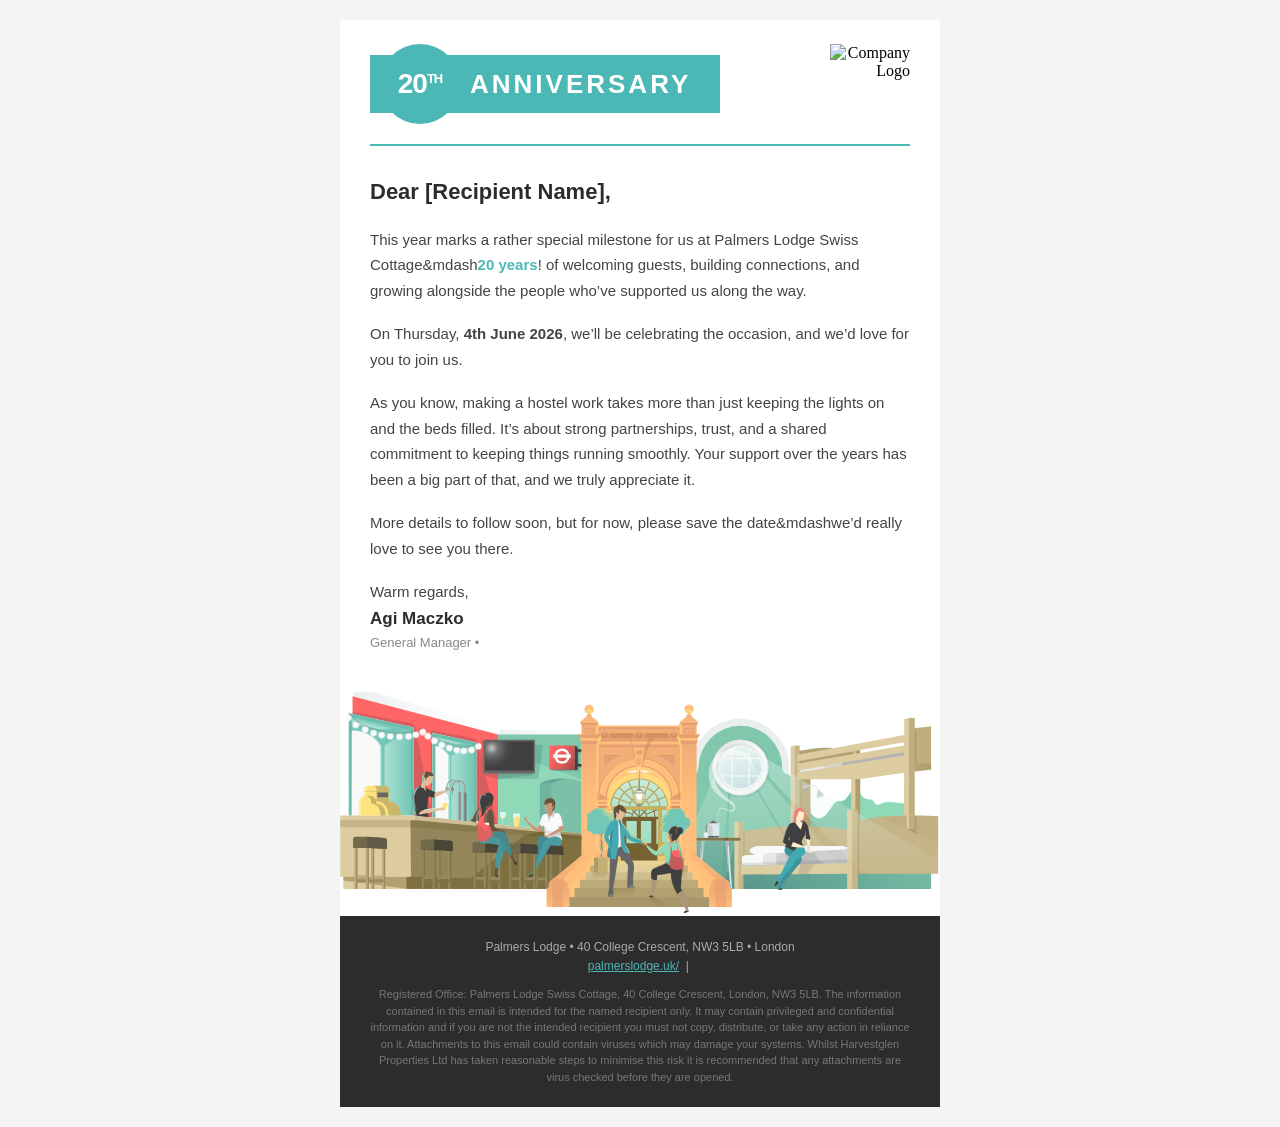
==== commit 986c1647: "Update anniversary.html" ====
--- a/anniversary.html
+++ b/anniversary.html
@@ -91,33 +91,26 @@
                 <!-- Paragraph 1 -->
                 <tr>
                   <td style="font-family: 'P22Underground', 'P22 Underground', Arial, Helvetica, sans-serif; font-size: 15px; color: #444444; line-height: 1.7; padding-bottom: 18px;">
-                    We're thrilled to share some exciting news &mdash; this year marks our <strong style="color: #4bb8b5;">20th Anniversary</strong>! Two decades of growth, innovation, and partnership with clients like you have shaped who we are today. None of it would have been possible without your continued trust and support.
+                    This year marks a rather special milestone for us at Palmers Lodge Swiss Cottage&mdash<strong style="color: #4bb8b5;">20 years</strong>! of welcoming guests, building connections, and growing alongside the people who’ve supported us along the way.
                   </td>
                 </tr>
                 <!-- Paragraph 2 -->
                 <tr>
                   <td style="font-family: 'P22Underground', 'P22 Underground', Arial, Helvetica, sans-serif; font-size: 15px; color: #444444; line-height: 1.7; padding-bottom: 18px;">
-                    To celebrate this milestone, we have a series of special events, exclusive offers, and surprises planned throughout the year. We'd love for you to be part of the celebration.
+                    On Thursday, <strong>4th June 2026</strong>, we’ll be celebrating the occasion, and we’d love for you to join us.
                   </td>
                 </tr>
-                <!-- CTA Button -->
-                <tr>
-                  <td align="center" style="padding: 12px 0 28px 0;">
-                    <table role="presentation" cellpadding="0" cellspacing="0" border="0">
-                      <tr>
-                        <td align="center" style="background-color: #4bb8b5; border-radius: 6px; -webkit-border-radius: 6px;">
-                          <a href="#" target="_blank" style="display: inline-block; padding: 14px 36px; font-family: 'Arial Black', Arial, sans-serif; font-size: 14px; font-weight: 900; color: #ffffff; text-decoration: none; letter-spacing: 1px; text-transform: uppercase;">
-                            Learn More
-                          </a>
-                        </td>
-                      </tr>
-                    </table>
-                  </td>
-                </tr>
+              
                 <!-- Paragraph 3 -->
                 <tr>
                   <td style="font-family: 'P22Underground', 'P22 Underground', Arial, Helvetica, sans-serif; font-size: 15px; color: #444444; line-height: 1.7; padding-bottom: 18px;">
-                    Thank you for being an essential part of our journey. Here's to the next 20 years &mdash; and beyond.
+                    As you know, making a hostel work takes more than just keeping the lights on and the beds filled. It’s about strong partnerships, trust, and a shared commitment to keeping things running smoothly. Your support over the years has been a big part of that, and we truly appreciate it.
+                  </td>
+                </tr>
+                <!-- Paragraph 4 -->
+                <tr>
+                  <td style="font-family: 'P22Underground', 'P22 Underground', Arial, Helvetica, sans-serif; font-size: 15px; color: #444444; line-height: 1.7; padding-bottom: 18px;">
+                    More details to follow soon, but for now, please save the date&mdashwe’d really love to see you there.
                   </td>
                 </tr>
                 <!-- Sign-off -->
@@ -128,12 +121,12 @@
                 </tr>
                 <tr>
                   <td style="font-family: 'P22Underground', 'P22 Underground', Arial, Helvetica, sans-serif; font-size: 17px; font-weight: bold; color: #2c2c2c; padding-bottom: 4px;">
-                    [Your Name]
+                    Agi Maczko
                   </td>
                 </tr>
                 <tr>
                   <td style="font-family: 'P22Underground', 'P22 Underground', Arial, Helvetica, sans-serif; font-size: 13px; color: #888888; line-height: 1.5;">
-                    [Title] &bull; [Company Name]
+                    General Manager &bull;
                   </td>
                 </tr>
               </table>
@@ -157,15 +150,13 @@
               <table role="presentation" cellpadding="0" cellspacing="0" border="0" width="100%">
                 <tr>
                   <td style="font-family: Tahoma, Geneva, sans-serif; font-size: 12px; color: #aaaaaa; line-height: 1.6; text-align: center;">
-                    [Company Name] &bull; [Address Line 1] &bull; [City, State ZIP]<br />
-                    <a href="#" style="color: #4bb8b5; text-decoration: underline;">Unsubscribe</a> &nbsp;|&nbsp;
-                    <a href="#" style="color: #4bb8b5; text-decoration: underline;">View in Browser</a> &nbsp;|&nbsp;
-                    <a href="#" style="color: #4bb8b5; text-decoration: underline;">Privacy Policy</a>
+                    Palmers Lodge &bull; 40 College Crescent, NW3 5LB &bull; London<br />
+                    <a href="https://palmerslodge.uk/" style="color: #4bb8b5; text-decoration: underline;">palmerslodge.uk/</a> &nbsp;|&nbsp;   
                   </td>
                 </tr>
                 <tr>
                   <td style="font-family: Tahoma, Geneva, sans-serif; font-size: 11px; color: #777777; line-height: 1.5; text-align: center; padding-top: 10px;">
-                    &copy; 2026 [Company Name]. All rights reserved.
+                    Registered Office: Palmers Lodge Swiss Cottage, 40 College Crescent, London, NW3 5LB. The information contained in this email is intended for the named recipient only. It may contain privileged and confidential information and if you are not the intended recipient you must not copy, distribute, or take any action in reliance on it. Attachments to this email could contain viruses which may damage your systems. Whilst Harvestglen Properties Ltd has taken reasonable steps to minimise this risk it is recommended that any attachments are virus checked before they are opened.
                   </td>
                 </tr>
               </table>
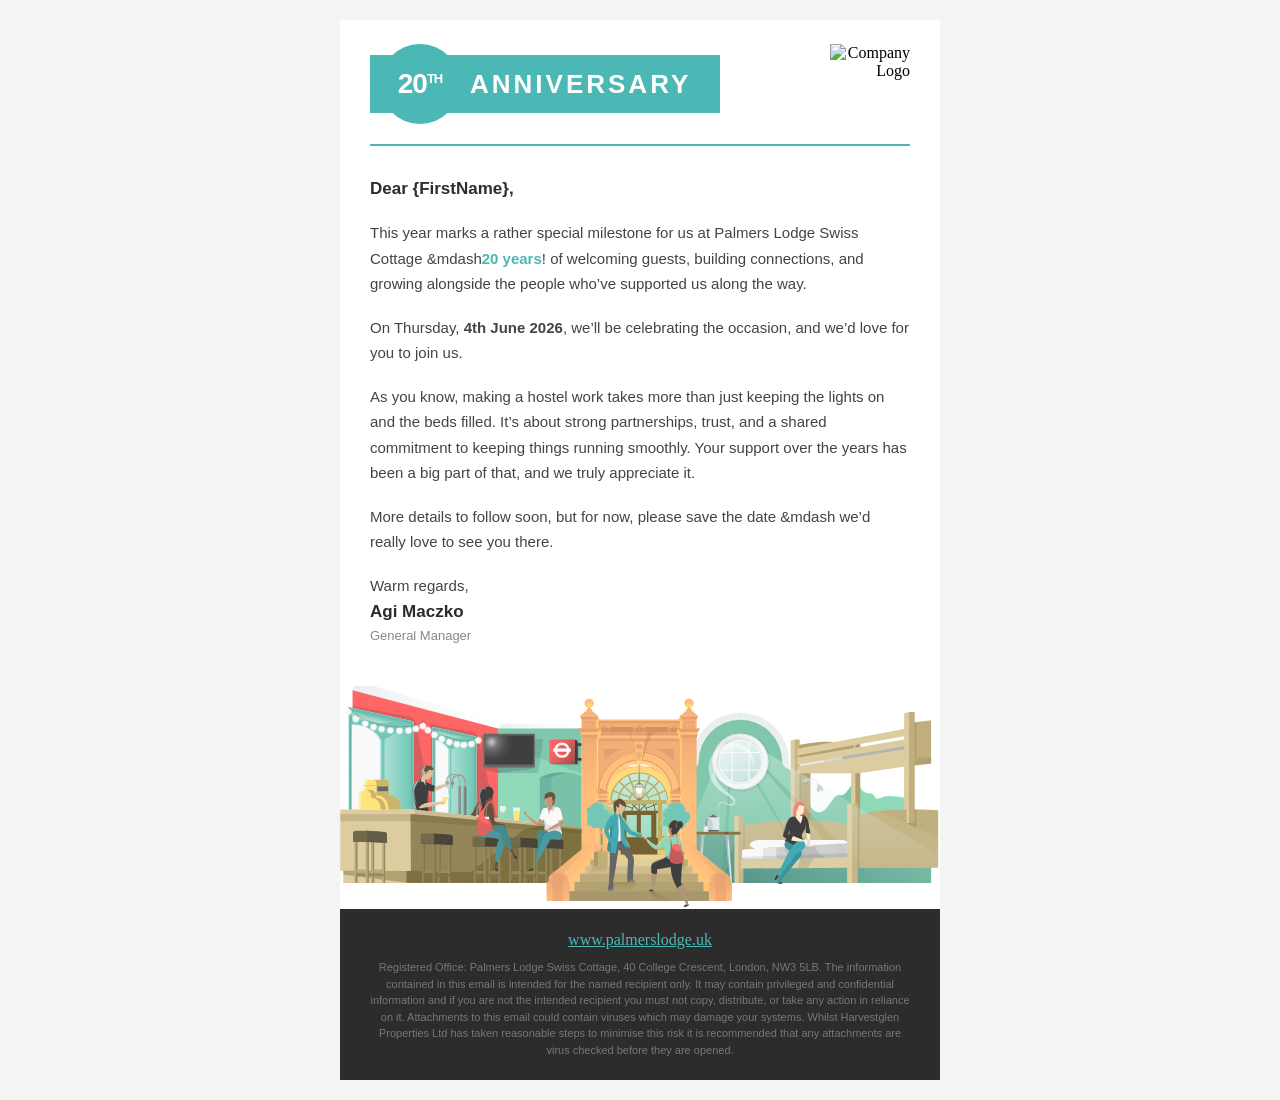
==== commit dfd1cd48: "Update anniversary.html" ====
--- a/anniversary.html
+++ b/anniversary.html
@@ -84,14 +84,14 @@
               <table role="presentation" cellpadding="0" cellspacing="0" border="0" width="100%">
                 <!-- Greeting -->
                 <tr>
-                  <td style="font-family: 'P22Underground', 'P22 Underground', Arial, Helvetica, sans-serif; font-size: 22px; font-weight: bold; color: #2c2c2c; padding-bottom: 20px; line-height: 1.3;">
-                    Dear [Recipient Name],
+                  <td style="font-family: 'P22Underground', 'P22 Underground', Arial, Helvetica, sans-serif; font-size: 17px; font-weight: bold; color: #2c2c2c; padding-bottom: 20px; line-height: 1.3;">
+                    Dear {FirstName},
                   </td>
                 </tr>
                 <!-- Paragraph 1 -->
                 <tr>
                   <td style="font-family: 'P22Underground', 'P22 Underground', Arial, Helvetica, sans-serif; font-size: 15px; color: #444444; line-height: 1.7; padding-bottom: 18px;">
-                    This year marks a rather special milestone for us at Palmers Lodge Swiss Cottage&mdash<strong style="color: #4bb8b5;">20 years</strong>! of welcoming guests, building connections, and growing alongside the people who’ve supported us along the way.
+                    This year marks a rather special milestone for us at Palmers Lodge Swiss Cottage &mdash<strong style="color: #4bb8b5;">20 years</strong>! of welcoming guests, building connections, and growing alongside the people who’ve supported us along the way.
                   </td>
                 </tr>
                 <!-- Paragraph 2 -->
@@ -110,7 +110,7 @@
                 <!-- Paragraph 4 -->
                 <tr>
                   <td style="font-family: 'P22Underground', 'P22 Underground', Arial, Helvetica, sans-serif; font-size: 15px; color: #444444; line-height: 1.7; padding-bottom: 18px;">
-                    More details to follow soon, but for now, please save the date&mdashwe’d really love to see you there.
+                    More details to follow soon, but for now, please save the date &mdash we’d really love to see you there.
                   </td>
                 </tr>
                 <!-- Sign-off -->
@@ -126,7 +126,7 @@
                 </tr>
                 <tr>
                   <td style="font-family: 'P22Underground', 'P22 Underground', Arial, Helvetica, sans-serif; font-size: 13px; color: #888888; line-height: 1.5;">
-                    General Manager &bull;
+                    General Manager
                   </td>
                 </tr>
               </table>
@@ -149,9 +149,7 @@
             <td style="background-color: #2c2c2c; padding: 22px 30px; text-align: center;">
               <table role="presentation" cellpadding="0" cellspacing="0" border="0" width="100%">
                 <tr>
-                  <td style="font-family: Tahoma, Geneva, sans-serif; font-size: 12px; color: #aaaaaa; line-height: 1.6; text-align: center;">
-                    Palmers Lodge &bull; 40 College Crescent, NW3 5LB &bull; London<br />
-                    <a href="https://palmerslodge.uk/" style="color: #4bb8b5; text-decoration: underline;">palmerslodge.uk/</a> &nbsp;|&nbsp;   
+                    <a href="https://palmerslodge.uk/" style="color: #4bb8b5; text-decoration: underline;">www.palmerslodge.uk</a>  
                   </td>
                 </tr>
                 <tr>
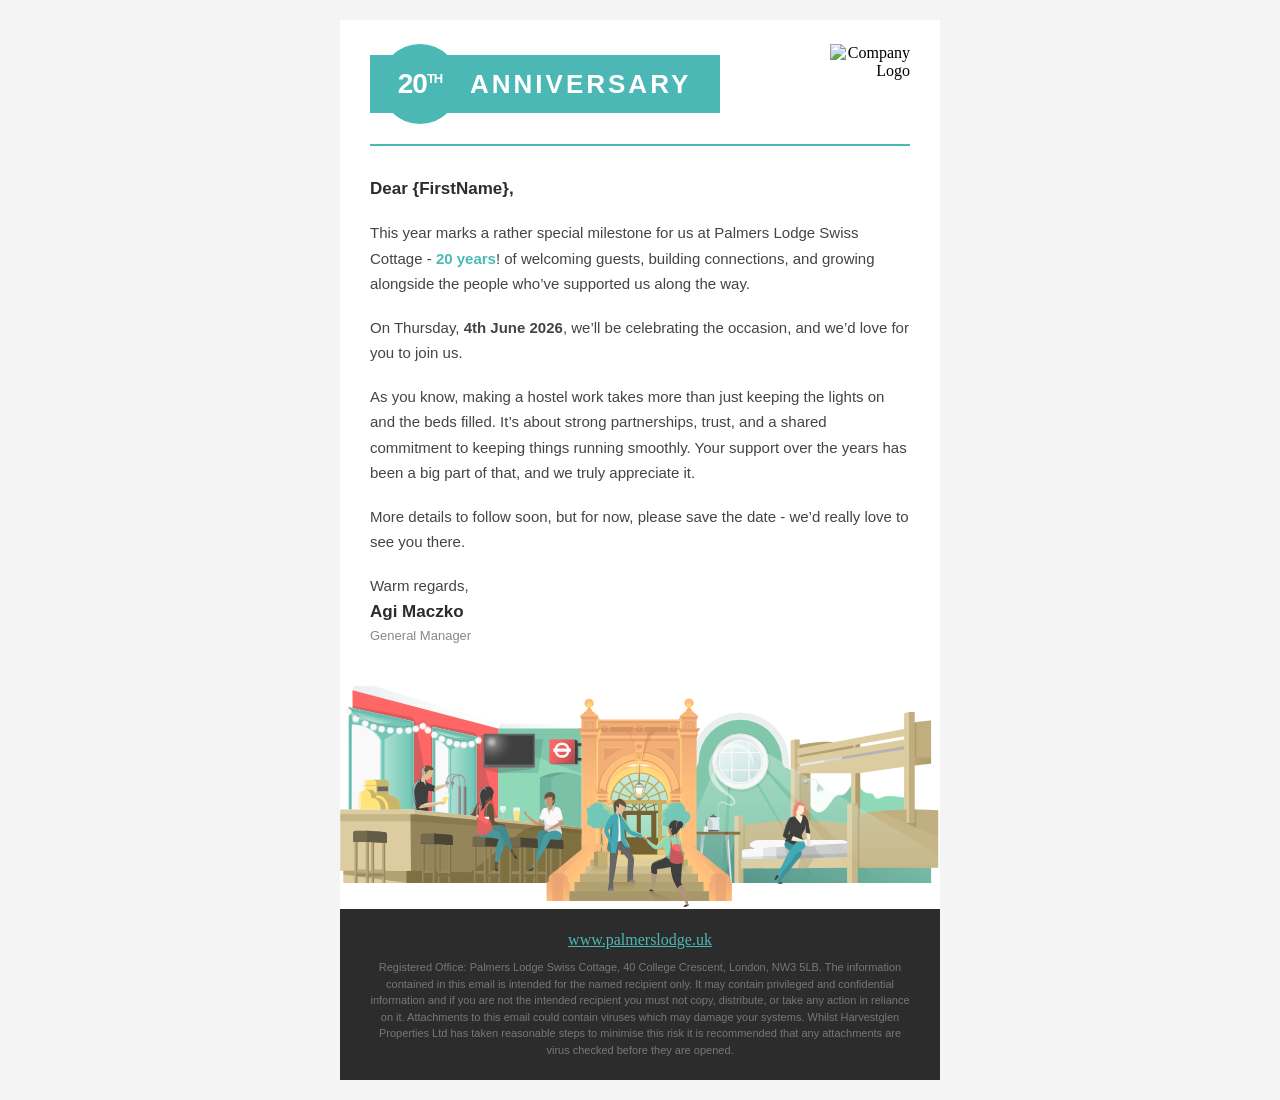
==== commit 9f30fa23: "Update anniversary.html" ====
--- a/anniversary.html
+++ b/anniversary.html
@@ -91,7 +91,7 @@
                 <!-- Paragraph 1 -->
                 <tr>
                   <td style="font-family: 'P22Underground', 'P22 Underground', Arial, Helvetica, sans-serif; font-size: 15px; color: #444444; line-height: 1.7; padding-bottom: 18px;">
-                    This year marks a rather special milestone for us at Palmers Lodge Swiss Cottage &mdash<strong style="color: #4bb8b5;">20 years</strong>! of welcoming guests, building connections, and growing alongside the people who’ve supported us along the way.
+                    This year marks a rather special milestone for us at Palmers Lodge Swiss Cottage - <strong style="color: #4bb8b5;">20 years</strong>! of welcoming guests, building connections, and growing alongside the people who’ve supported us along the way.
                   </td>
                 </tr>
                 <!-- Paragraph 2 -->
@@ -110,7 +110,7 @@
                 <!-- Paragraph 4 -->
                 <tr>
                   <td style="font-family: 'P22Underground', 'P22 Underground', Arial, Helvetica, sans-serif; font-size: 15px; color: #444444; line-height: 1.7; padding-bottom: 18px;">
-                    More details to follow soon, but for now, please save the date &mdash we’d really love to see you there.
+                    More details to follow soon, but for now, please save the date - we’d really love to see you there.
                   </td>
                 </tr>
                 <!-- Sign-off -->
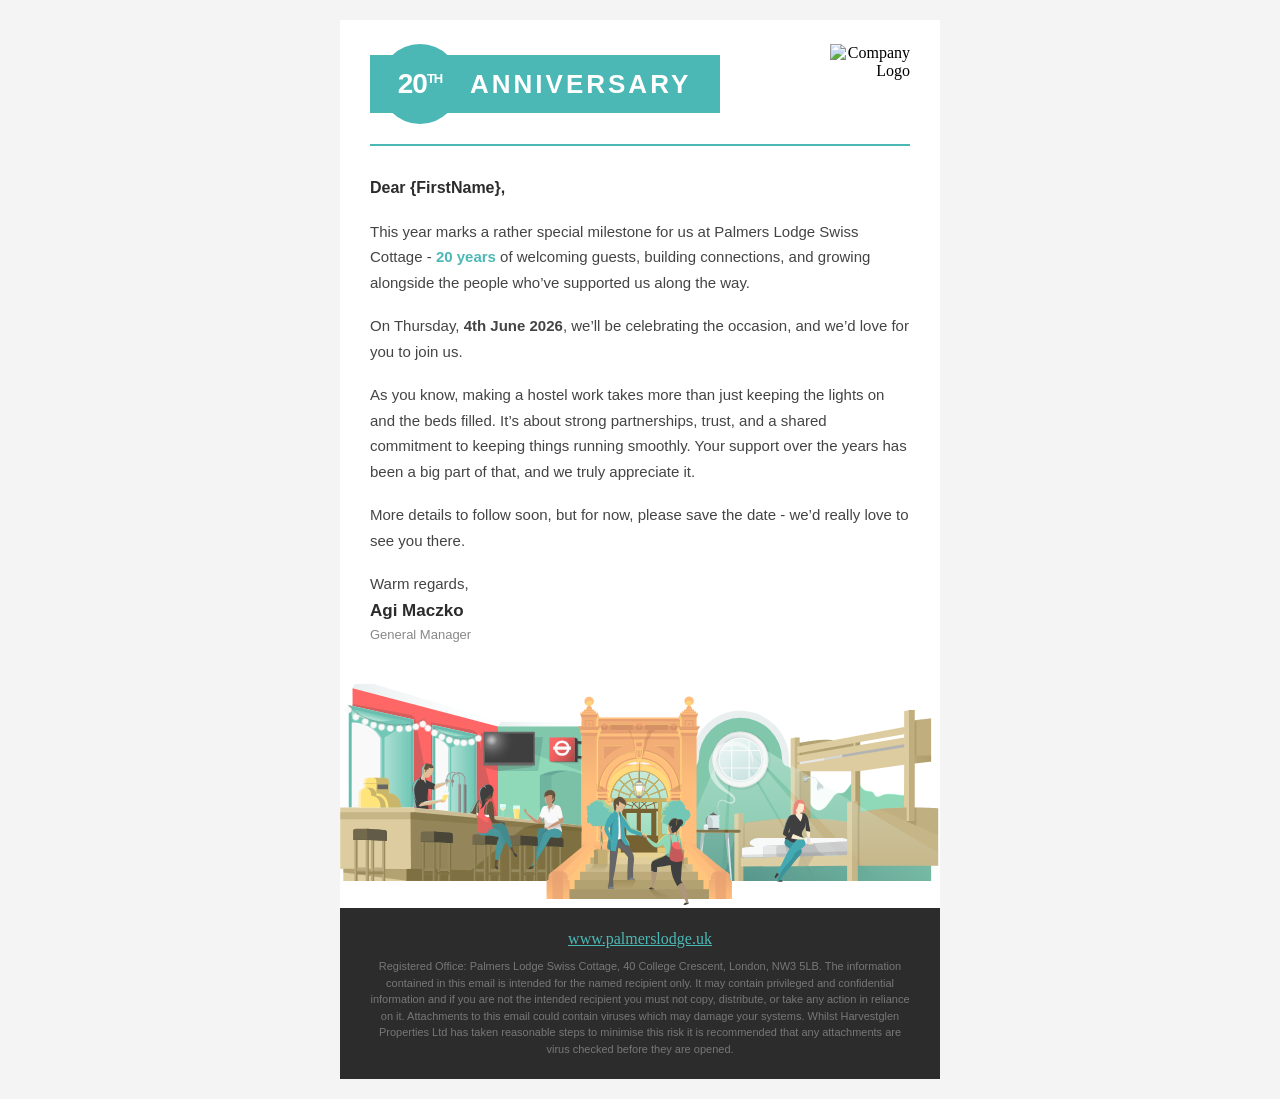
==== commit caba7d54: "Update anniversary.html" ====
--- a/anniversary.html
+++ b/anniversary.html
@@ -84,14 +84,14 @@
               <table role="presentation" cellpadding="0" cellspacing="0" border="0" width="100%">
                 <!-- Greeting -->
                 <tr>
-                  <td style="font-family: 'P22Underground', 'P22 Underground', Arial, Helvetica, sans-serif; font-size: 17px; font-weight: bold; color: #2c2c2c; padding-bottom: 20px; line-height: 1.3;">
+                  <td style="font-family: 'P22Underground', 'P22 Underground', Arial, Helvetica, sans-serif; font-size: 16px; font-weight: bold; color: #2c2c2c; padding-bottom: 20px; line-height: 1.3;">
                     Dear {FirstName},
                   </td>
                 </tr>
                 <!-- Paragraph 1 -->
                 <tr>
                   <td style="font-family: 'P22Underground', 'P22 Underground', Arial, Helvetica, sans-serif; font-size: 15px; color: #444444; line-height: 1.7; padding-bottom: 18px;">
-                    This year marks a rather special milestone for us at Palmers Lodge Swiss Cottage - <strong style="color: #4bb8b5;">20 years</strong>! of welcoming guests, building connections, and growing alongside the people who’ve supported us along the way.
+                    This year marks a rather special milestone for us at Palmers Lodge Swiss Cottage - <strong style="color: #4bb8b5;">20 years</strong> of welcoming guests, building connections, and growing alongside the people who’ve supported us along the way.
                   </td>
                 </tr>
                 <!-- Paragraph 2 -->
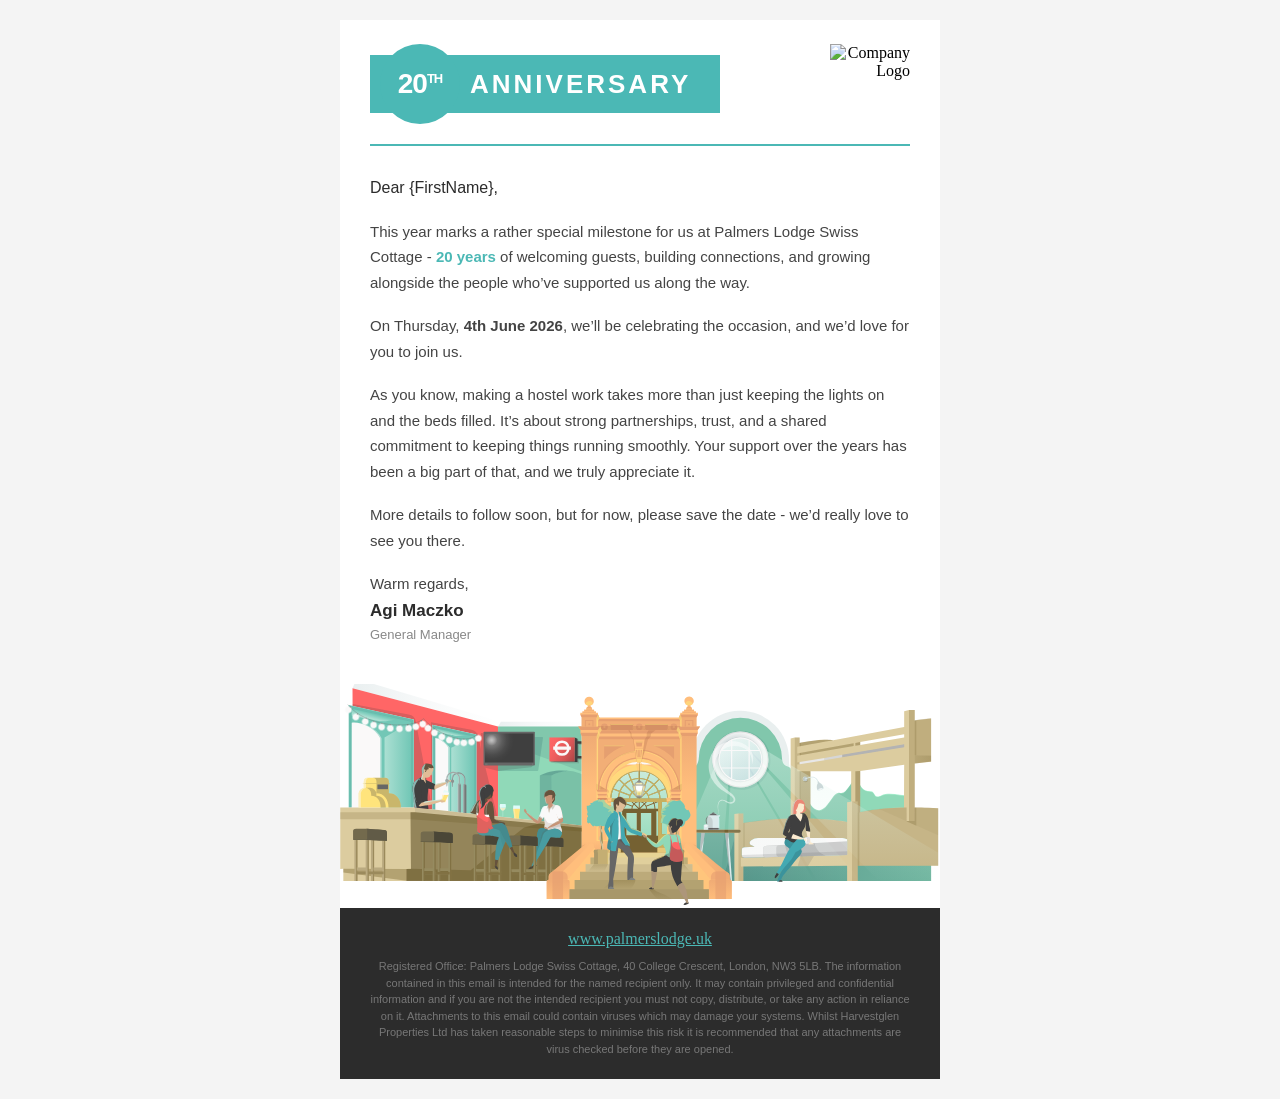
==== commit 55f3071d: "Update anniversary.html" ====
--- a/anniversary.html
+++ b/anniversary.html
@@ -84,7 +84,7 @@
               <table role="presentation" cellpadding="0" cellspacing="0" border="0" width="100%">
                 <!-- Greeting -->
                 <tr>
-                  <td style="font-family: 'P22Underground', 'P22 Underground', Arial, Helvetica, sans-serif; font-size: 16px; font-weight: bold; color: #2c2c2c; padding-bottom: 20px; line-height: 1.3;">
+                  <td style="font-family: 'P22Underground', 'P22 Underground', Arial, Helvetica, sans-serif; font-size: 16px; color: #2c2c2c; padding-bottom: 20px; line-height: 1.3;">
                     Dear {FirstName},
                   </td>
                 </tr>
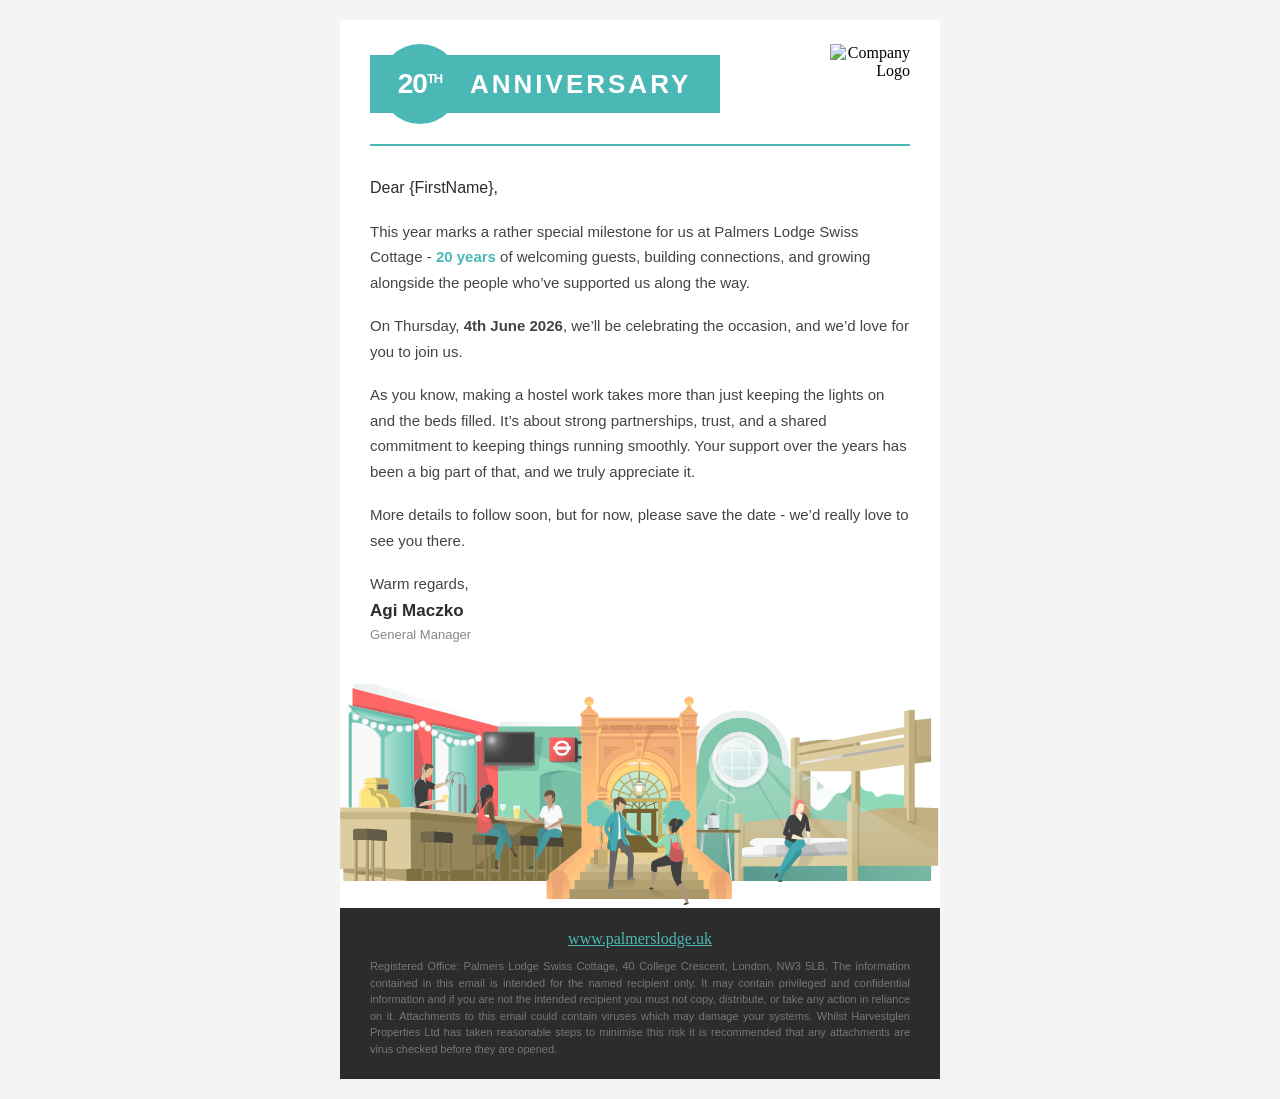
==== commit d1e3d88c: "Update anniversary.html" ====
--- a/anniversary.html
+++ b/anniversary.html
@@ -153,7 +153,7 @@
                   </td>
                 </tr>
                 <tr>
-                  <td style="font-family: Tahoma, Geneva, sans-serif; font-size: 11px; color: #777777; line-height: 1.5; text-align: center; padding-top: 10px;">
+                  <td style="font-family: Tahoma, Geneva, sans-serif; font-size: 11px; color: #777777; line-height: 1.5; text-align: justify; padding-top: 10px;">
                     Registered Office: Palmers Lodge Swiss Cottage, 40 College Crescent, London, NW3 5LB. The information contained in this email is intended for the named recipient only. It may contain privileged and confidential information and if you are not the intended recipient you must not copy, distribute, or take any action in reliance on it. Attachments to this email could contain viruses which may damage your systems. Whilst Harvestglen Properties Ltd has taken reasonable steps to minimise this risk it is recommended that any attachments are virus checked before they are opened.
                   </td>
                 </tr>
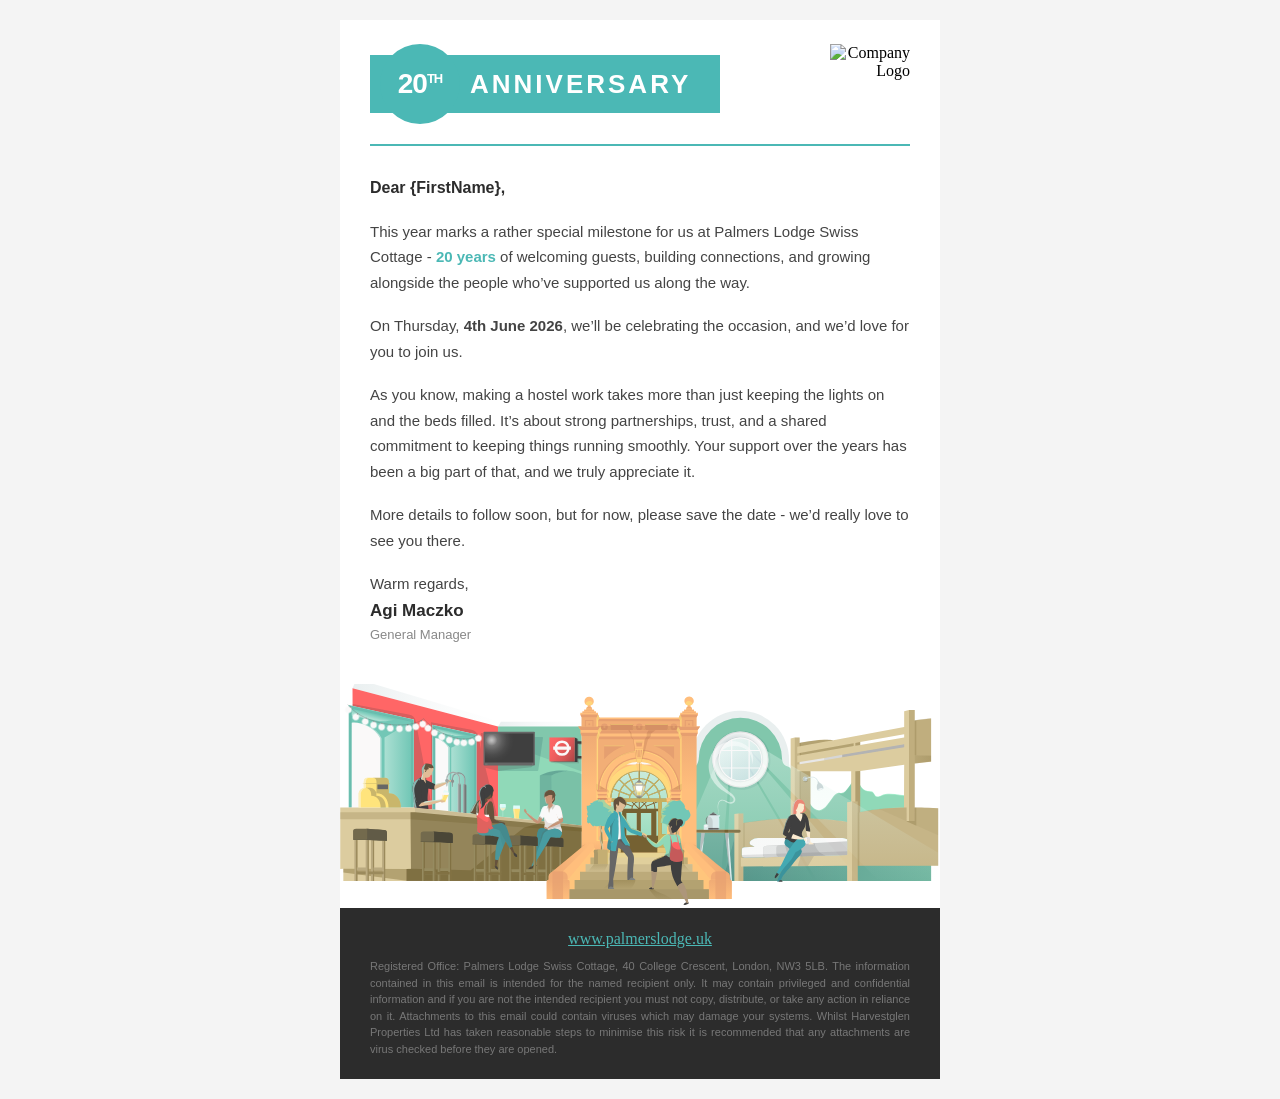
==== commit 40acd9d3: "Update anniversary.html" ====
--- a/anniversary.html
+++ b/anniversary.html
@@ -84,7 +84,7 @@
               <table role="presentation" cellpadding="0" cellspacing="0" border="0" width="100%">
                 <!-- Greeting -->
                 <tr>
-                  <td style="font-family: 'P22Underground', 'P22 Underground', Arial, Helvetica, sans-serif; font-size: 16px; color: #2c2c2c; padding-bottom: 20px; line-height: 1.3;">
+                  <td style="font-family: 'P22Underground', 'P22 Underground', Arial, Helvetica, sans-serif; font-size: 16px; font-weight: bold; color: #2c2c2c; padding-bottom: 20px; line-height: 1.3;">
                     Dear {FirstName},
                   </td>
                 </tr>
